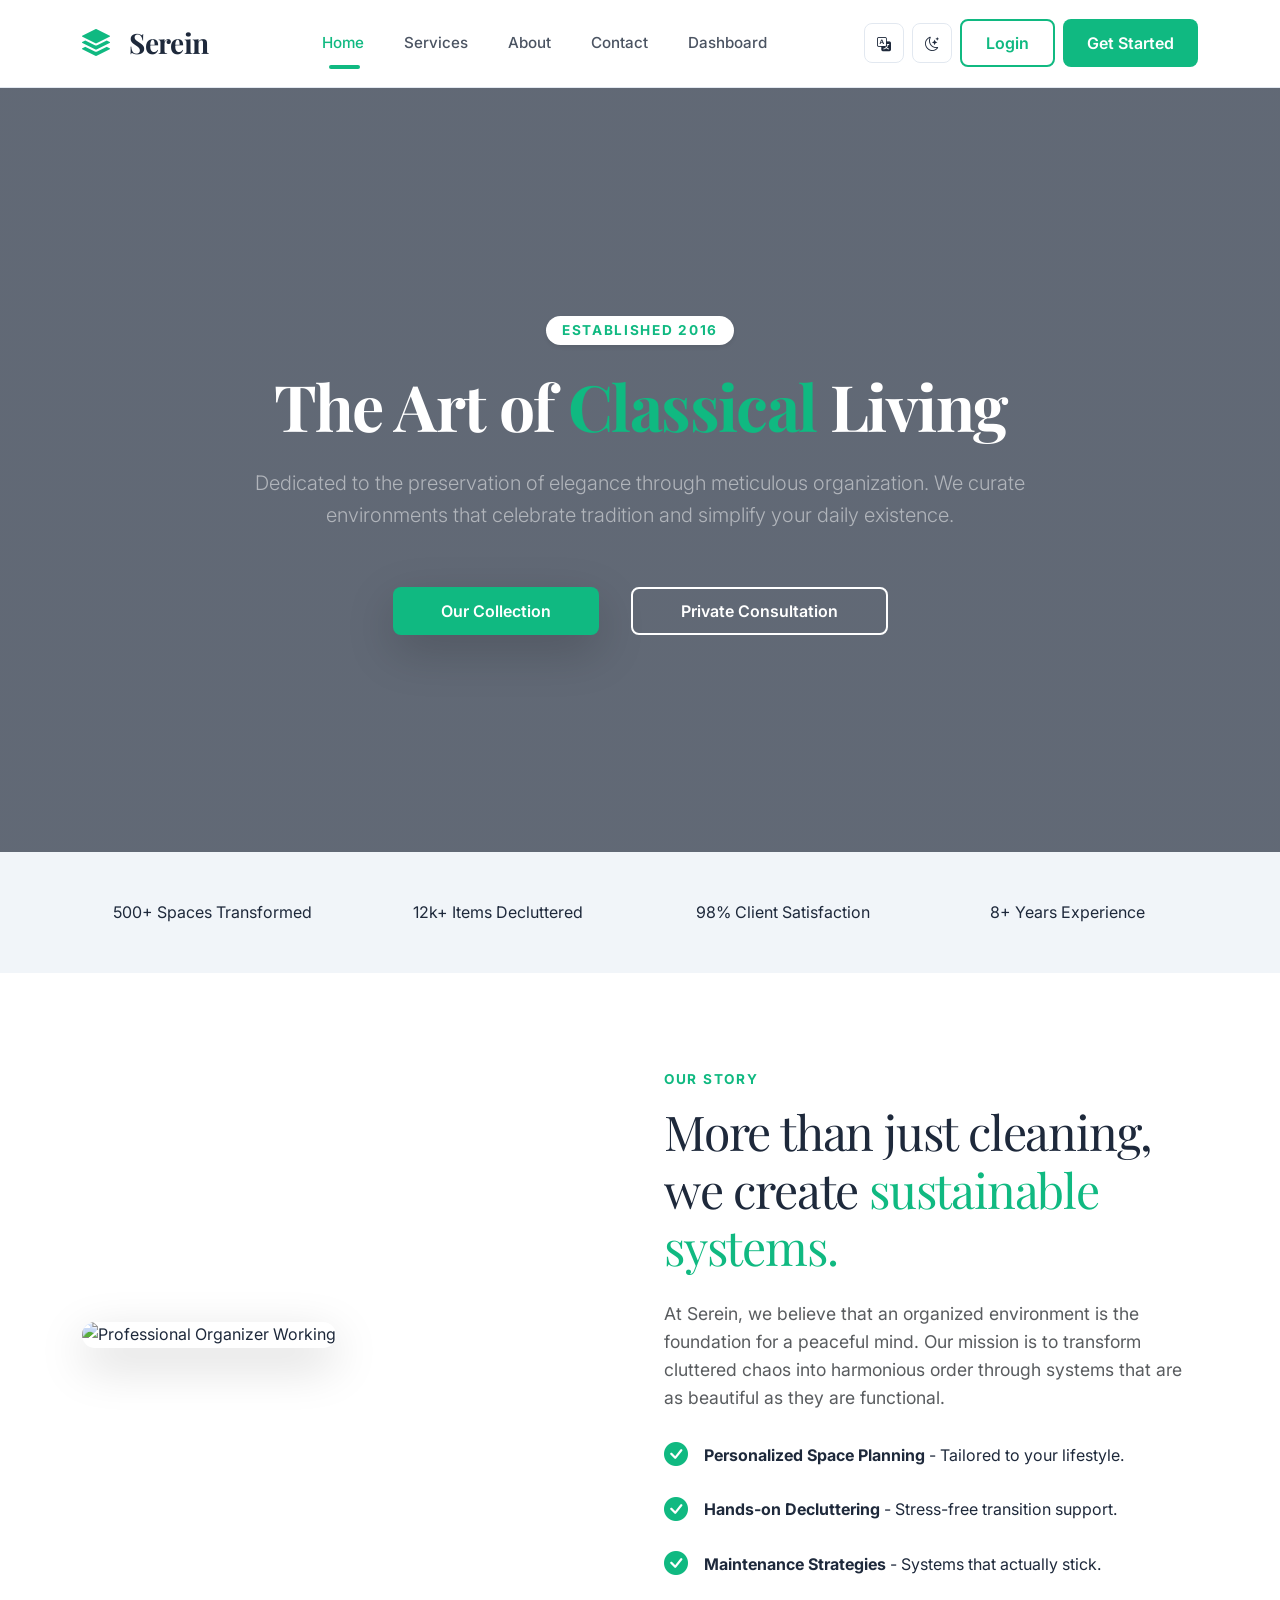
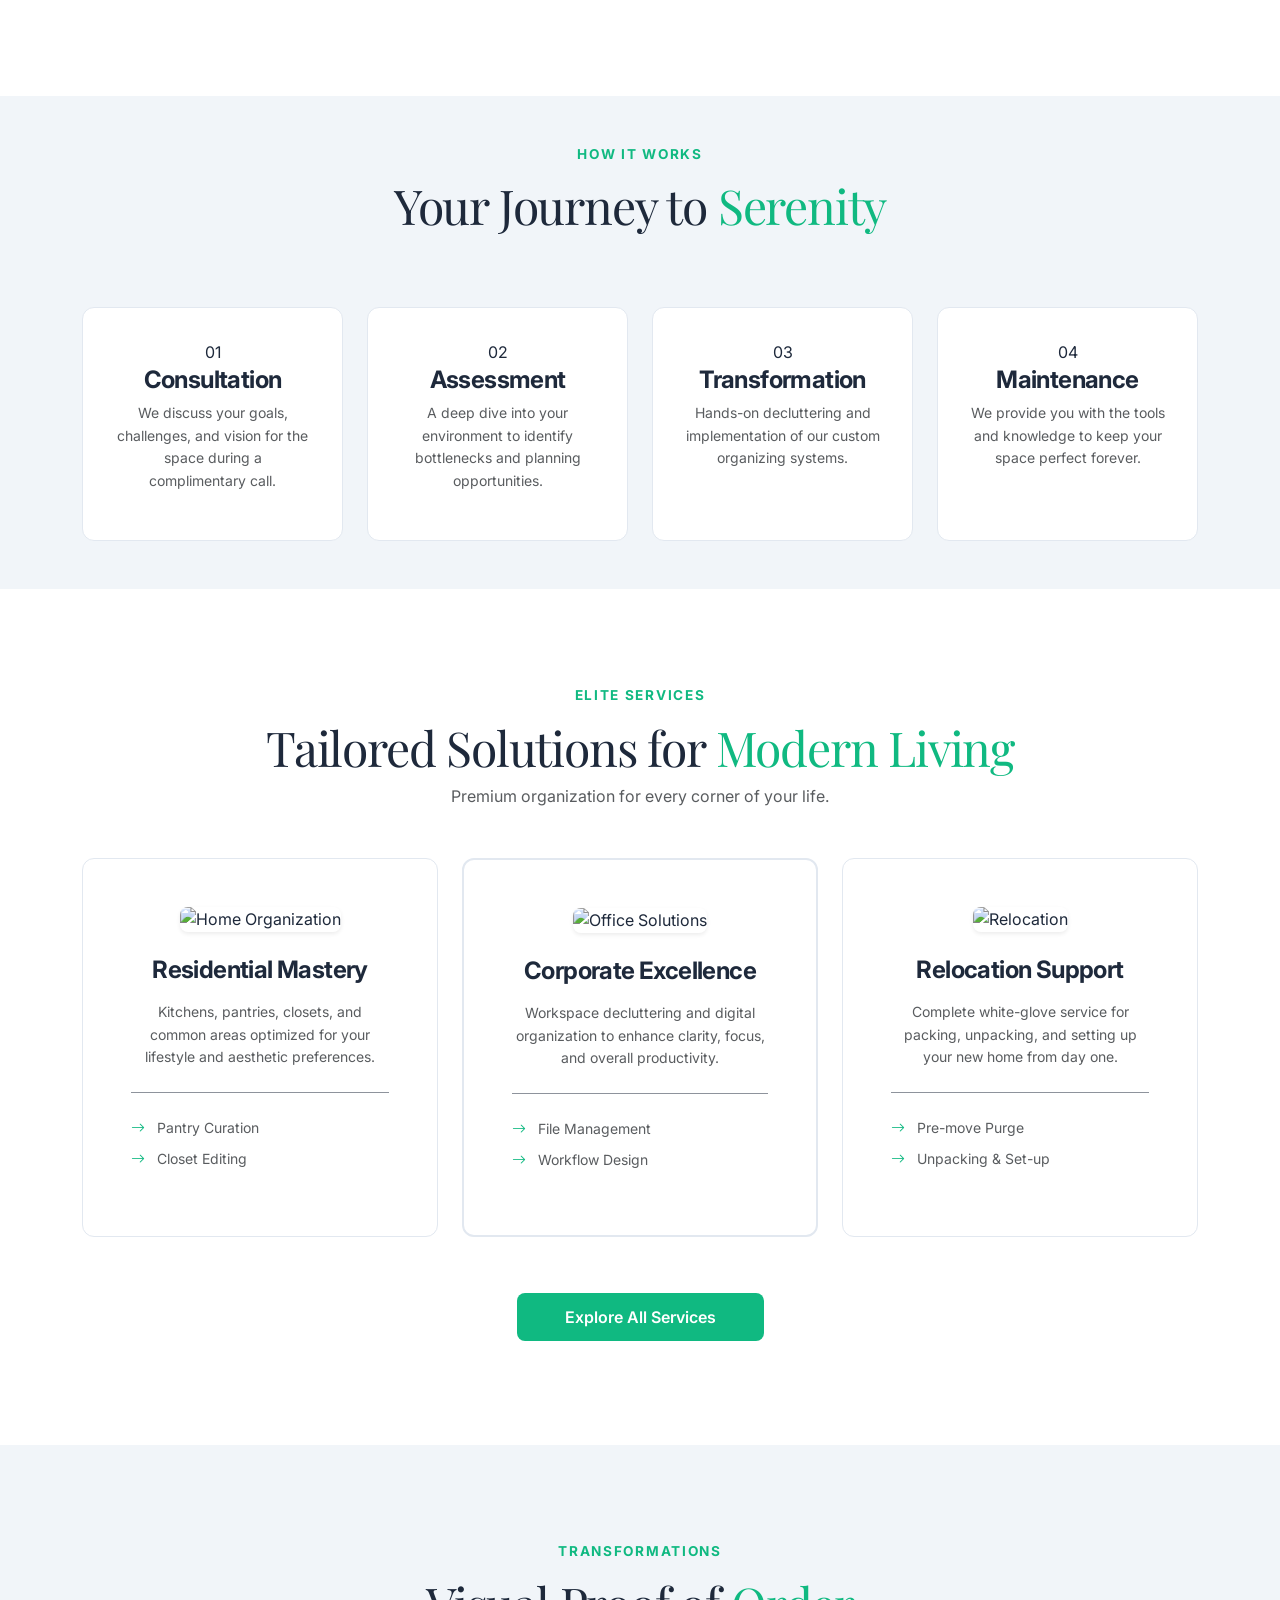
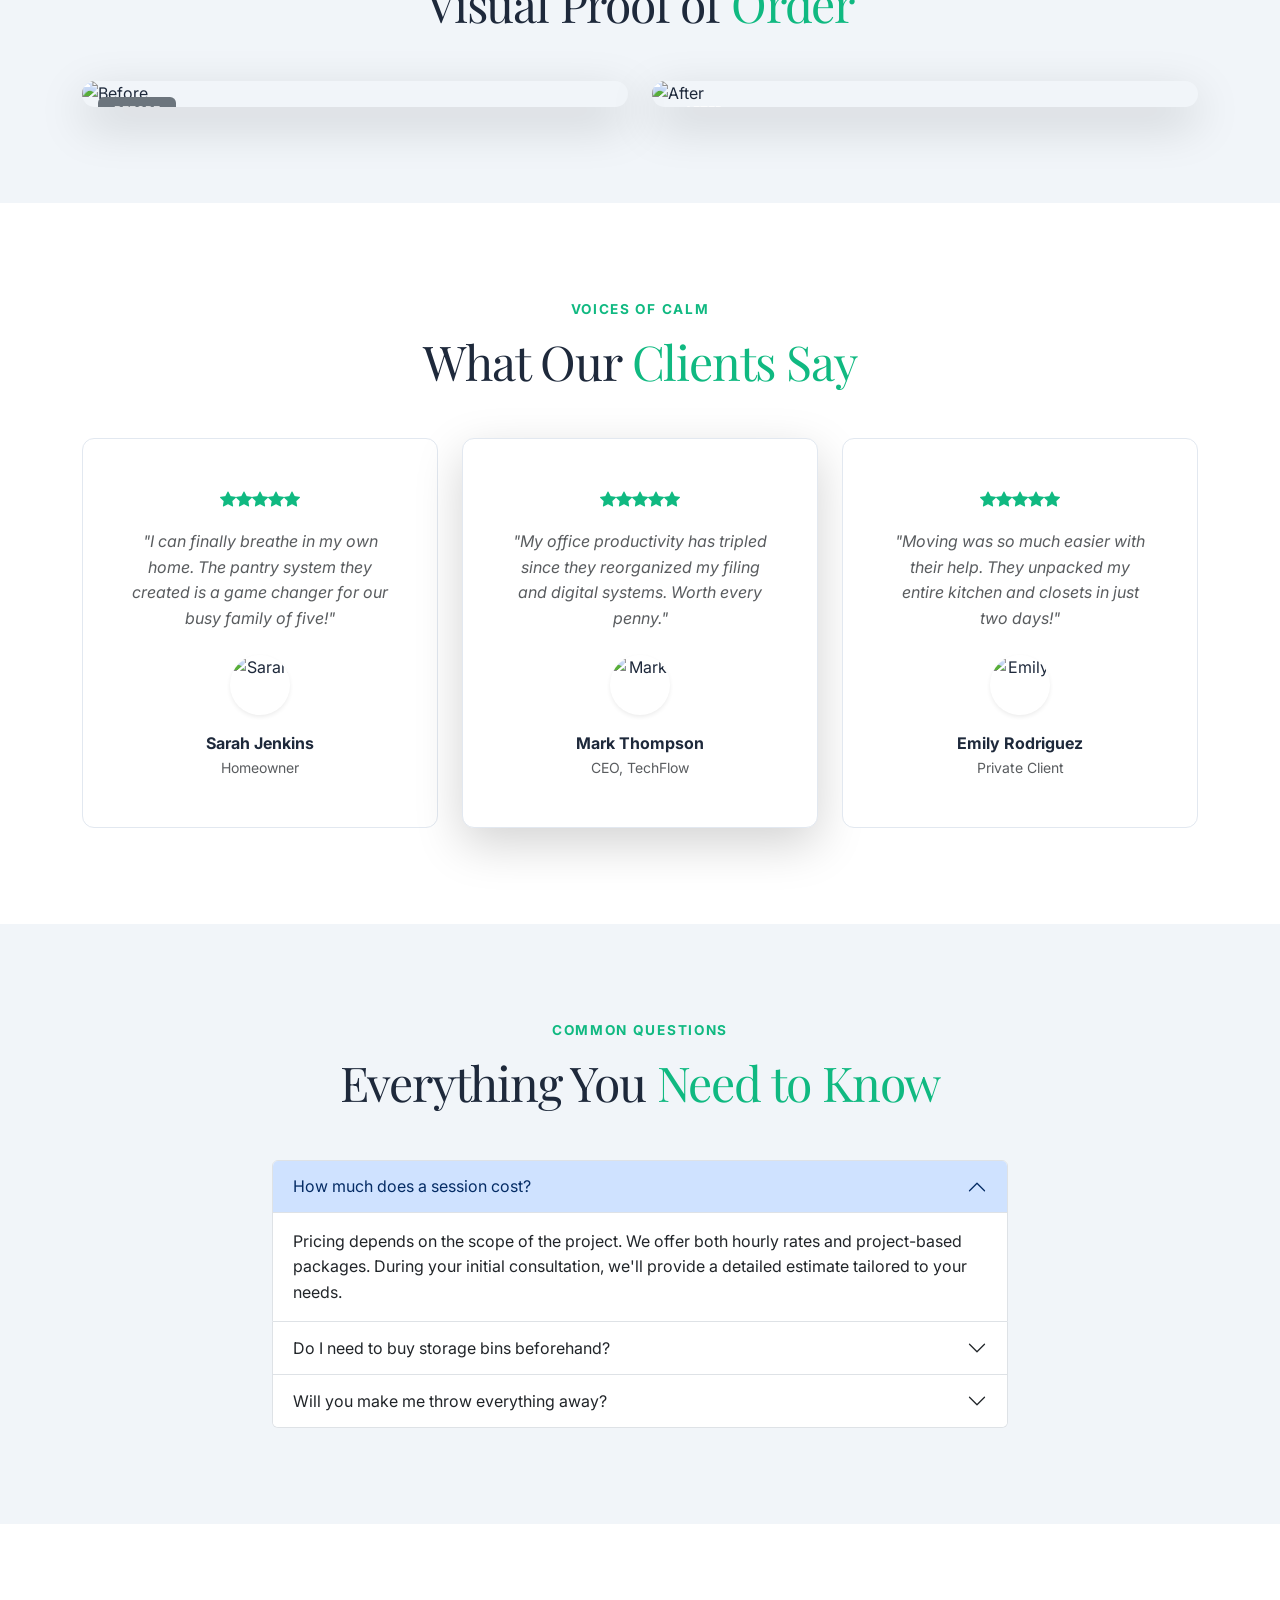
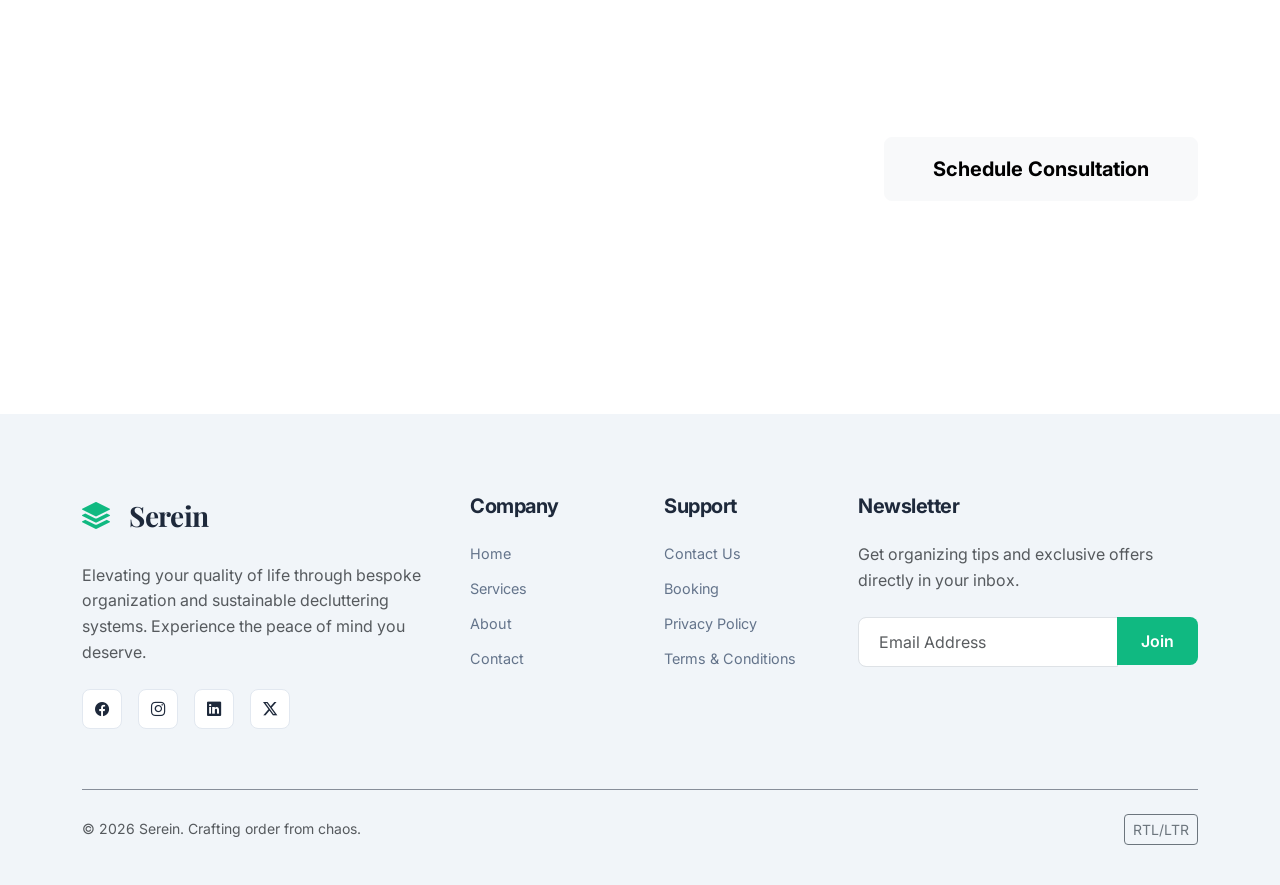
==== index.html @ 596d4f20 "Change" ====
<!DOCTYPE html>
<html lang="en" dir="ltr">
<head>
    <meta charset="UTF-8">
    <meta name="viewport" content="width=device-width, initial-scale=1.0">
    <title>Serein | Professional Home & Office Organizer</title>
    <link rel="icon" type="image/svg+xml" href="assets/img/favicon.svg">
    <!-- Bootstrap 5 CSS -->
    <link href="https://cdn.jsdelivr.net/npm/bootstrap@5.3.0/dist/css/bootstrap.min.css" rel="stylesheet">
    <!-- Bootstrap Icons -->
    <link href="https://cdn.jsdelivr.net/npm/bootstrap-icons@1.10.0/font/bootstrap-icons.css" rel="stylesheet">
    <!-- Google Fonts - Inter & Playfair Display -->
    <link href="https://fonts.googleapis.com/css2?family=Inter:wght@400;500;600;700;800&family=Playfair+Display:wght@700;800&display=swap" rel="stylesheet">
    <!-- Custom CSS -->
    <link rel="stylesheet" href="assets/css/style.css">
</head>
<body>

    <!-- Header -->
    <nav class="navbar navbar-expand-lg sticky-top">
        <div class="container">
            <a class="navbar-brand" href="index.html">
                <i class="bi bi-stack text-accent"></i>
                <span class="ms-2 fw-bold" style="font-family: 'Playfair Display', serif;">Serein</span>
            </a>
            
            <div class="d-flex align-items-center d-lg-none gap-2">
                <button class="btn btn-sm btn-outline-secondary" id="themeToggleMobile">
                    <i class="bi bi-moon-stars"></i>
                </button>
                <button class="navbar-toggler" type="button" data-bs-toggle="offcanvas" data-bs-target="#offcanvasNavbar">
                    <span class="navbar-toggler-icon"></span>
                </button>
            </div>

            <div class="collapse navbar-collapse" id="navbarNav">
                <ul class="navbar-nav mx-auto">
                    <li class="nav-item dropdown">
                        <a class="nav-link dropdown-toggle active" href="#" role="button" data-bs-toggle="dropdown" aria-expanded="false">Home</a>
                        <ul class="dropdown-menu border-0 shadow-sm mt-3 rounded-3">
                            <li><a class="dropdown-item py-2 fw-semibold" href="index.html">Classical (Home 1)</a></li>
                            <li><a class="dropdown-item py-2 fw-semibold" href="index2.html">Premium (Home 2)</a></li>
                        </ul>
                    </li>
                    <li class="nav-item"><a class="nav-link" href="services.html">Services</a></li>
                    <li class="nav-item"><a class="nav-link" href="about.html">About</a></li>
                    <li class="nav-item"><a class="nav-link" href="contact.html">Contact</a></li>
                    <li class="nav-item"><a class="nav-link" href="dashboard.html">Dashboard</a></li>
                </ul>
                <div class="d-flex align-items-center gap-2">
                    <button class="btn btn-sm rtl-toggle" onclick="toggleRTL()" title="Toggle RTL">
                        <i class="bi bi-translate"></i>
                    </button>
                    <button class="btn btn-sm" id="themeToggle" title="Toggle Theme">
                        <i class="bi bi-moon-stars"></i>
                    </button>
                    <a href="login.html" class="btn btn-secondary-brand">Login</a>
                    <a href="signup.html" class="btn btn-primary-brand">Get Started</a>
                </div>
            </div>
        </div>
    </nav>

    <!-- Mobile Offcanvas -->
    <div class="offcanvas offcanvas-start" tabindex="-1" id="offcanvasNavbar">
        <div class="offcanvas-header">
            <h5 class="offcanvas-title">Menu</h5>
            <button type="button" class="btn-close" data-bs-dismiss="offcanvas"></button>
        </div>
        <div class="offcanvas-body">
            <ul class="navbar-nav justify-content-end flex-grow-1 pe-3">
                <li class="nav-item dropdown">
                    <a class="nav-link dropdown-toggle active" href="#" role="button" data-bs-toggle="dropdown" aria-expanded="false">Home</a>
                    <ul class="dropdown-menu">
                        <li><a class="dropdown-item" href="index.html">Residential</a></li>
                        <li><a class="dropdown-item" href="index2.html">Corporate</a></li>
                    </ul>
                </li>
                <li class="nav-item"><a class="nav-link" href="services.html">Services</a></li>
                <li class="nav-item"><a class="nav-link" href="#about">About</a></li>
                <li class="nav-item"><a class="nav-link" href="#gallery">Gallery</a></li>
            </ul>
            <div class="mt-4 d-grid gap-2">
                <a href="login.html" class="btn btn-primary-brand">Login</a>
                <a href="signup.html" class="btn btn-secondary-brand">Signup</a>
            </div>
        </div>
    </div>

    <!-- Hero Section -->
    <!-- Hero Section -->
    <section class="hero position-relative overflow-hidden" style="background: linear-gradient(rgba(30, 41, 59, 0.7), rgba(30, 41, 59, 0.7)), url('https://images.unsplash.com/photo-1497366216548-37526070297c?auto=format&fit=crop&q=80&w=1600') center/cover no-repeat; min-height: 85vh; display: flex; align-items: center;">
        <div class="container py-5 text-center">
            <div class="row justify-content-center">
                <div class="col-lg-10 reveal">
                    <span class="section-tag mb-4 shadow-sm px-3 py-1 bg-white rounded-pill d-inline-block">ESTABLISHED 2016</span>
                    <h1 class="display-1 text-white mb-4 fw-bold" style="font-family: 'Playfair Display', serif;">The Art of <span class="text-accent italic">Classical</span> Living</h1>
                    <p class="lead text-white-50 mx-auto mb-5" style="max-width: 800px; font-size: 1.25rem;">Dedicated to the preservation of elegance through meticulous organization. We curate environments that celebrate tradition and simplify your daily existence.</p>
                    <div class="d-flex flex-wrap justify-content-center gap-3">
                        <a href="services.html" class="btn btn-primary-brand px-5 shadow-lg">Our Collection</a>
                        <a href="contact.html" class="btn btn-outline-light btn-secondary-brand px-5" style="border-color: white; color: white !important;">Private Consultation</a>
                    </div>
                </div>
            </div>
        </div>
    </section>

    <!-- Section: Stats -->
    <section class="py-5 bg-alt">
        <div class="container">
            <div class="row g-4 text-center">
                <div class="col-md-3 reveal">
                    <div class="stat-card">
                        <span class="stat-number">500+</span>
                        <span class="stat-label">Spaces Transformed</span>
                    </div>
                </div>
                <div class="col-md-3 reveal">
                    <div class="stat-card">
                        <span class="stat-number">12k+</span>
                        <span class="stat-label">Items Decluttered</span>
                    </div>
                </div>
                <div class="col-md-3 reveal">
                    <div class="stat-card">
                        <span class="stat-number">98%</span>
                        <span class="stat-label">Client Satisfaction</span>
                    </div>
                </div>
                <div class="col-md-3 reveal">
                    <div class="stat-card">
                        <span class="stat-number">8+</span>
                        <span class="stat-label">Years Experience</span>
                    </div>
                </div>
            </div>
        </div>
    </section>

    <!-- Section 1: About -->
    <section id="about" class="py-5">
        <div class="container">
            <div class="row align-items-center py-5 g-5">
                <div class="col-lg-6 reveal">
                    <div class="position-relative">
                        <img src="https://images.unsplash.com/photo-1594488651083-201664cc7f3f?auto=format&fit=crop&q=80&w=800" class="img-fluid rounded-4 shadow-lg" alt="Professional Organizer Working">
                    </div>
                </div>
                <div class="col-lg-6 reveal text-center text-lg-start">
                    <span class="section-tag">OUR STORY</span>
                    <h2 class="display-5 mt-2" style="font-family: 'Playfair Display', serif;">More than just cleaning, <br>we create <span class="text-accent">sustainable systems.</span></h2>
                    <p class="text-muted mt-4 mb-4" style="font-size: 1.1rem;">At Serein, we believe that an organized environment is the foundation for a peaceful mind. Our mission is to transform cluttered chaos into harmonious order through systems that are as beautiful as they are functional.</p>
                    <ul class="list-unstyled mt-4 d-grid gap-3 text-start">
                        <li class="d-flex align-items-center"><i class="bi bi-check-circle-fill text-accent fs-4 me-3"></i> <span><strong>Personalized Space Planning</strong> - Tailored to your lifestyle.</span></li>
                        <li class="d-flex align-items-center"><i class="bi bi-check-circle-fill text-accent fs-4 me-3"></i> <span><strong>Hands-on Decluttering</strong> - Stress-free transition support.</span></li>
                        <li class="d-flex align-items-center"><i class="bi bi-check-circle-fill text-accent fs-4 me-3"></i> <span><strong>Maintenance Strategies</strong> - Systems that actually stick.</span></li>
                    </ul>
                </div>
            </div>
        </div>
    </section>

    <!-- Section: Process -->
    <section class="bg-alt py-5">
        <div class="container">
            <div class="text-center reveal mb-5">
                <span class="section-tag">HOW IT WORKS</span>
                <h2 class="display-5" style="font-family: 'Playfair Display', serif;">Your Journey to <span class="text-accent">Serenity</span></h2>
            </div>
            <div class="row g-4 mt-4 text-center">
                <div class="col-md-3 col-sm-6 reveal">
                    <div class="card-premium h-100">
                        <div class="icon-box mx-auto">01</div>
                        <h4>Consultation</h4>
                        <p class="text-muted small">We discuss your goals, challenges, and vision for the space during a complimentary call.</p>
                    </div>
                </div>
                <div class="col-md-3 col-sm-6 reveal">
                    <div class="card-premium h-100">
                        <div class="icon-box mx-auto">02</div>
                        <h4>Assessment</h4>
                        <p class="text-muted small">A deep dive into your environment to identify bottlenecks and planning opportunities.</p>
                    </div>
                </div>
                <div class="col-md-3 col-sm-6 reveal">
                    <div class="card-premium h-100">
                        <div class="icon-box mx-auto">03</div>
                        <h4>Transformation</h4>
                        <p class="text-muted small">Hands-on decluttering and implementation of our custom organizing systems.</p>
                    </div>
                </div>
                <div class="col-md-3 col-sm-6 reveal">
                    <div class="card-premium h-100">
                        <div class="icon-box mx-auto">04</div>
                        <h4>Maintenance</h4>
                        <p class="text-muted small">We provide you with the tools and knowledge to keep your space perfect forever.</p>
                    </div>
                </div>
            </div>
        </div>
    </section>

    <!-- Section 3: Services Highlights -->
    <section class="py-5" id="services">
        <div class="container py-5">
            <div class="text-center reveal mb-5">
                <span class="section-tag">ELITE SERVICES</span>
                <h2 class="display-5" style="font-family: 'Playfair Display', serif;">Tailored Solutions for <span class="text-accent">Modern Living</span></h2>
                <p class="text-muted">Premium organization for every corner of your life.</p>
            </div>
            <div class="row g-4 text-center">
                <div class="col-md-4 reveal">
                    <div class="card-premium h-100 p-4 p-md-5">
                        <img src="https://images.unsplash.com/photo-1584622650111-993a426fbf0a?auto=format&fit=crop&q=80&w=400" alt="Home Organization" class="img-fluid rounded-3 mb-4 shadow-sm" style="height: 180px; object-fit: cover; width: 100%;">
                        <h4 class="fw-bold mb-3">Residential Mastery</h4>
                        <p class="text-muted small">Kitchens, pantries, closets, and common areas optimized for your lifestyle and aesthetic preferences.</p>
                        <hr class="my-4 opacity-50">
                        <ul class="list-unstyled small text-muted d-grid gap-2 text-start">
                            <li><i class="bi bi-arrow-right text-accent me-2"></i> Pantry Curation</li>
                            <li><i class="bi bi-arrow-right text-accent me-2"></i> Closet Editing</li>
                        </ul>
                    </div>
                </div>
                <div class="col-md-4 reveal">
                    <div class="card-premium h-100 p-4 p-md-5 border-accent" style="border-width: 2px;">
                        <img src="https://images.unsplash.com/photo-1497366754035-f200968a6e72?auto=format&fit=crop&q=80&w=400" alt="Office Solutions" class="img-fluid rounded-3 mb-4 shadow-sm" style="height: 180px; object-fit: cover; width: 100%;">
                        <h4 class="fw-bold mb-3">Corporate Excellence</h4>
                        <p class="text-muted small">Workspace decluttering and digital organization to enhance clarity, focus, and overall productivity.</p>
                        <hr class="my-4 opacity-50">
                        <ul class="list-unstyled small text-muted d-grid gap-2 text-start">
                            <li><i class="bi bi-arrow-right text-accent me-2"></i> File Management</li>
                            <li><i class="bi bi-arrow-right text-accent me-2"></i> Workflow Design</li>
                        </ul>
                    </div>
                </div>
                <div class="col-md-4 reveal">
                    <div class="card-premium h-100 p-4 p-md-5">
                        <img src="https://images.unsplash.com/photo-1505691938895-1758d7eaa511?auto=format&fit=crop&q=80&w=400" alt="Relocation" class="img-fluid rounded-3 mb-4 shadow-sm" style="height: 180px; object-fit: cover; width: 100%;">
                        <h4 class="fw-bold mb-3">Relocation Support</h4>
                        <p class="text-muted small">Complete white-glove service for packing, unpacking, and setting up your new home from day one.</p>
                        <hr class="my-4 opacity-50">
                        <ul class="list-unstyled small text-muted d-grid gap-2 text-start">
                            <li><i class="bi bi-arrow-right text-accent me-2"></i> Pre-move Purge</li>
                            <li><i class="bi bi-arrow-right text-accent me-2"></i> Unpacking & Set-up</li>
                        </ul>
                    </div>
                </div>
            </div>
            <div class="text-center mt-5 reveal">
                <a href="services.html" class="btn btn-primary-brand px-5">Explore All Services</a>
            </div>
        </div>
    </section>

    <!-- Section 4: Gallery (Before & After) -->
    <section id="gallery" class="bg-alt py-5">
        <div class="container py-5">
            <div class="text-center reveal mb-5">
                <span class="section-tag">TRANSFORMATIONS</span>
                <h2 class="display-5" style="font-family: 'Playfair Display', serif;">Visual Proof of <span class="text-accent">Order</span></h2>
            </div>
            <div class="row g-4">
                <div class="col-md-6 reveal">
                    <div class="rounded-4 overflow-hidden shadow-lg position-relative">
                        <img src="https://images.unsplash.com/photo-1597072634421-b5293461771d?auto=format&fit=crop&q=80&w=800" class="img-fluid w-100" alt="Before" style="height: 400px; object-fit: cover;">
                        <div class="position-absolute top-0 start-0 m-3">
                            <span class="badge bg-secondary px-3 py-2">BEFORE</span>
                        </div>
                    </div>
                </div>
                <div class="col-md-6 reveal">
                    <div class="rounded-4 overflow-hidden shadow-lg position-relative">
                        <img src="https://images.unsplash.com/photo-1600585154340-be6161a56a0c?auto=format&fit=crop&q=80&w=800" class="img-fluid w-100" alt="After" style="height: 400px; object-fit: cover;">
                        <div class="position-absolute top-0 start-0 m-3">
                            <span class="badge bg-accent px-3 py-2">AFTER</span>
                        </div>
                    </div>
                </div>
            </div>
        </div>
    </section>

    <!-- Section 5: Testimonials -->
    <section class="py-5">
        <div class="container py-5">
            <div class="text-center reveal mb-5">
                <span class="section-tag">VOICES OF CALM</span>
                <h2 class="display-5" style="font-family: 'Playfair Display', serif;">What Our <span class="text-accent">Clients Say</span></h2>
            </div>
            <div class="row g-4">
                <div class="col-md-4 col-sm-6 reveal">
                    <div class="card-premium h-100 p-4 p-md-5 text-center">
                        <div class="text-accent mb-3">
                            <i class="bi bi-star-fill"></i><i class="bi bi-star-fill"></i><i class="bi bi-star-fill"></i><i class="bi bi-star-fill"></i><i class="bi bi-star-fill"></i>
                        </div>
                        <p class="fst-italic text-muted">"I can finally breathe in my own home. The pantry system they created is a game changer for our busy family of five!"</p>
                        <div class="d-flex flex-column align-items-center mt-4">
                            <img src="https://images.unsplash.com/photo-1438761681033-6461ffad8d80?auto=format&fit=crop&q=80&w=150" alt="Sarah" class="rounded-circle shadow-sm mb-3" style="width: 60px; height: 60px; object-fit: cover;">
                            <div>
                                <div class="fw-bold">Sarah Jenkins</div>
                                <div class="small text-muted">Homeowner</div>
                            </div>
                        </div>
                    </div>
                </div>
                <div class="col-md-4 col-sm-6 reveal">
                    <div class="card-premium h-100 p-4 p-md-5 text-center shadow-lg">
                        <div class="text-accent mb-3">
                            <i class="bi bi-star-fill"></i><i class="bi bi-star-fill"></i><i class="bi bi-star-fill"></i><i class="bi bi-star-fill"></i><i class="bi bi-star-fill"></i>
                        </div>
                        <p class="fst-italic text-muted">"My office productivity has tripled since they reorganized my filing and digital systems. Worth every penny."</p>
                        <div class="d-flex flex-column align-items-center mt-4">
                            <img src="https://images.unsplash.com/photo-1507003211169-0a1dd7228f2d?auto=format&fit=crop&q=80&w=150" alt="Mark" class="rounded-circle shadow-sm mb-3" style="width: 60px; height: 60px; object-fit: cover;">
                            <div>
                                <div class="fw-bold">Mark Thompson</div>
                                <div class="small text-muted">CEO, TechFlow</div>
                            </div>
                        </div>
                    </div>
                </div>
                <div class="col-md-4 col-sm-6 reveal mx-auto">
                    <div class="card-premium h-100 p-4 p-md-5 text-center">
                        <div class="text-accent mb-3">
                            <i class="bi bi-star-fill"></i><i class="bi bi-star-fill"></i><i class="bi bi-star-fill"></i><i class="bi bi-star-fill"></i><i class="bi bi-star-fill"></i>
                        </div>
                        <p class="fst-italic text-muted">"Moving was so much easier with their help. They unpacked my entire kitchen and closets in just two days!"</p>
                        <div class="d-flex flex-column align-items-center mt-4">
                            <img src="https://images.unsplash.com/photo-1494790108377-be9c29b29330?auto=format&fit=crop&q=80&w=150" alt="Emily" class="rounded-circle shadow-sm mb-3" style="width: 60px; height: 60px; object-fit: cover;">
                            <div>
                                <div class="fw-bold">Emily Rodriguez</div>
                                <div class="small text-muted">Private Client</div>
                            </div>
                        </div>
                    </div>
                </div>
            </div>
        </div>
    </section>

    <!-- Section: FAQ -->
    <section class="bg-alt py-5">
        <div class="container py-5">
            <div class="row justify-content-center">
                <div class="col-lg-8">
                    <div class="text-center reveal mb-5">
                        <span class="section-tag">COMMON QUESTIONS</span>
                        <h2 class="display-5" style="font-family: 'Playfair Display', serif;">Everything You <span class="text-accent">Need to Know</span></h2>
                    </div>
                    <div class="accordion reveal" id="faqAccordion">
                        <div class="accordion-item">
                            <h2 class="accordion-header">
                                <button class="accordion-button" type="button" data-bs-toggle="collapse" data-bs-target="#faq1">
                                    How much does a session cost?
                                </button>
                            </h2>
                            <div id="faq1" class="accordion-collapse collapse show" data-bs-parent="#faqAccordion">
                                <div class="accordion-body">
                                    Pricing depends on the scope of the project. We offer both hourly rates and project-based packages. During your initial consultation, we'll provide a detailed estimate tailored to your needs.
                                </div>
                            </div>
                        </div>
                        <div class="accordion-item">
                            <h2 class="accordion-header">
                                <button class="accordion-button collapsed" type="button" data-bs-toggle="collapse" data-bs-target="#faq2">
                                    Do I need to buy storage bins beforehand?
                                </button>
                            </h2>
                            <div id="faq2" class="accordion-collapse collapse" data-bs-parent="#faqAccordion">
                                <div class="accordion-body">
                                    Not at all! In fact, we recommend waiting until after the decluttering phase. We can source the perfect containers that fit your space and aesthetic once we know exactly what needs to be stored.
                                </div>
                            </div>
                        </div>
                        <div class="accordion-item">
                            <h2 class="accordion-header">
                                <button class="accordion-button collapsed" type="button" data-bs-toggle="collapse" data-bs-target="#faq3">
                                    Will you make me throw everything away?
                                </button>
                            </h2>
                            <div id="faq3" class="accordion-collapse collapse" data-bs-parent="#faqAccordion">
                                <div class="accordion-body">
                                    Absolutely not. You are always in control of what stays and what goes. Our job is to guide you through the process and help you make decisions that align with your goals for the space.
                                </div>
                            </div>
                        </div>
                    </div>
                </div>
            </div>
        </div>
    </section>

    <!-- Section 6: Contact -->
    <section id="contact" class="py-5 bg-accent text-white position-relative overflow-hidden">
        <div class="container py-5 reveal">
            <div class="row align-items-center justify-content-between">
                <div class="col-lg-7">
                    <h2 class="display-4" style="font-family: 'Playfair Display', serif;">Ready to start your journey <br>to absolute peace?</h2>
                    <p class="lead mt-3 opacity-75">Book a complimentary 15-minute consultation today and discover the power of an organized life.</p>
                </div>
                <div class="col-lg-4 text-lg-end mt-4 mt-lg-0">
                    <a href="dashboard.html" class="btn btn-light btn-lg px-5 py-3 fw-bold">Schedule Consultation</a>
                </div>
            </div>
        </div>
    </section>

    <!-- Footer -->
    <footer>
        <div class="container">
            <div class="row g-5">
                <div class="col-lg-4 col-md-6">
                    <a class="navbar-brand mb-4 d-inline-flex" href="index.html">
                    <i class="bi bi-stack text-accent"></i>
                    <span class="ms-2 fw-bold" style="font-family: 'Playfair Display', serif;">Serein</span>
                </a>
                    <p class="text-muted">Elevating your quality of life through bespoke organization and sustainable decluttering systems. Experience the peace of mind you deserve.</p>
                    <div class="social-links d-flex gap-3 mt-4">
                        <a href="#"><i class="bi bi-facebook"></i></a>
                        <a href="#"><i class="bi bi-instagram"></i></a>
                        <a href="#"><i class="bi bi-linkedin"></i></a>
                        <a href="#"><i class="bi bi-twitter-x"></i></a>
                    </div>
                </div>
                <div class="col-lg-2 col-md-3 col-6">
                    <h5 class="fw-bold mb-4">Company</h5>
                    <ul class="list-unstyled">
                        <li><a href="index.html">Home</a></li>
                        <li><a href="services.html">Services</a></li>
                        <li><a href="about.html">About</a></li>
                        <li><a href="contact.html">Contact</a></li>
                    </ul>
                </div>
                <div class="col-lg-2 col-md-3 col-6">
                    <h5 class="fw-bold mb-4">Support</h5>
                    <ul class="list-unstyled">
                        <li><a href="contact.html">Contact Us</a></li>
                        <li><a href="dashboard.html">Booking</a></li>
                        <li><a href="#">Privacy Policy</a></li>
                        <li><a href="#">Terms & Conditions</a></li>
                    </ul>
                </div>
                <div class="col-lg-4 col-md-6">
                    <h5 class="fw-bold mb-4">Newsletter</h5>
                    <p class="text-muted mb-4">Get organizing tips and exclusive offers directly in your inbox.</p>
                    <form id="newsletterForm">
                        <div class="input-group">
                            <input type="email" class="form-control" placeholder="Email Address" required style="border-radius: 8px 0 0 8px; padding: 12px 20px;">
                            <button class="btn btn-primary-brand" type="submit" style="border-radius: 0 8px 8px 0;">Join</button>
                        </div>
                    </form>
                </div>
            </div>
            <hr class="mt-5 mb-4 opacity-50">
            <div class="row align-items-center">
                <div class="col-md-6">
                    <p class="text-muted small mb-md-0">© 2026 Serein. Crafting order from chaos.</p>
                </div>
                <div class="col-md-6 text-md-end">
                    <div class="d-flex justify-content-md-end align-items-center gap-3">
                         <button class="btn btn-sm btn-outline-secondary" onclick="toggleRTL()">RTL/LTR</button>
                    </div>
                </div>
            </div>
        </div>
    </footer>

    <button id="backToTop" class="btn btn-primary-brand rounded-circle">
        <i class="bi bi-arrow-up"></i>
    </button>

    <!-- Bootstrap JS Bundle -->
    <script src="https://cdn.jsdelivr.net/npm/bootstrap@5.3.0/dist/js/bootstrap.bundle.min.js"></script>
    <!-- Custom JS -->
    <script src="assets/js/main.js"></script>
<button id="backToTop" title="Back to Top"><i class="bi bi-arrow-up"></i></button></body>
</html>
---- assets/css/style.css ----
/* Professional Organizer - Main CSS */
:root {
    --primary: #1e293b; /* Slate 800 - Deep, professional navy */
    --secondary: #10b981; /* Emerald 500 - Sophisticated, calming green */
    --secondary-hover: #059669;
    --text-main: #1e293b;
    --text-muted: #64748b;
    --bg-main: #ffffff;
    --bg-alt: #f1f5f9;
    --glass-bg: rgba(255, 255, 255, 0.85);
    --glass-border: rgba(226, 232, 240, 1);
    --shadow-sm: 0 1px 3px rgba(0,0,0,0.1);
    --shadow-md: 0 10px 25px -5px rgba(0,0,0,0.1);
    --transition: all 0.3s cubic-bezier(0.4, 0, 0.2, 1);
    --radius-sm: 8px;
    --radius-md: 12px;
    --radius-lg: 16px;
    --btn-height: 48px;
    --icon-size: 40px;
}

[data-theme="dark"] {
    --primary: #f8fafc;
    --secondary: #10b981;
    --secondary-hover: #34d399;
    --text-main: #f1f5f9;
    --text-muted: #cbd5e1; /* Lighter for better contrast */
    --bg-main: #0f172a; /* Slate 900 */
    --bg-alt: #1e293b; /* Slate 800 */
    --glass-bg: rgba(15, 23, 42, 0.95);
    --glass-border: rgba(51, 65, 85, 1);
    --shadow-sm: 0 1px 3px rgba(0,0,0,0.3);
    --shadow-md: 0 10px 25px -5px rgba(0,0,0,0.5);
}

[data-theme="dark"] .navbar-toggler {
    filter: invert(1);
    border-color: rgba(255,255,255,0.5);
}

[data-theme="dark"] .card-premium {
    background-color: var(--bg-alt);
}

[data-theme="dark"] footer {
    background-color: #020617;
}

[data-theme="dark"] .offcanvas {
    background-color: var(--bg-main);
    color: var(--text-main);
}

[data-theme="dark"] .offcanvas .nav-link {
    color: var(--text-main) !important;
}

[data-theme="dark"] .btn-close {
    filter: invert(1);
}

body {
    font-family: 'Inter', sans-serif;
    background-color: var(--bg-main);
    color: var(--text-main);
    transition: var(--transition);
    overflow-x: hidden;
    line-height: 1.6;
}

h1, h2, h3, h4, h5, h6, .navbar-brand {
    font-family: 'Inter', sans-serif;
    letter-spacing: -0.025em;
    font-weight: 700;
}

/* Primary Button */
.btn-primary-brand {
    background-color: var(--secondary);
    color: #ffffff !important;
    border: none;
    height: var(--btn-height);
    padding: 0 24px;
    border-radius: var(--radius-sm);
    transition: var(--transition);
    font-weight: 600;
    display: inline-flex;
    align-items: center;
    justify-content: center;
}

.btn-primary-brand:hover {
    background-color: var(--secondary-hover);
    transform: translateY(-1px);
    box-shadow: 0 4px 12px rgba(16, 185, 129, 0.3);
}

/* Secondary Button */
.btn-secondary-brand {
    background-color: transparent;
    color: var(--secondary) !important;
    border: 2px solid var(--secondary);
    height: var(--btn-height);
    padding: 0 24px;
    border-radius: var(--radius-sm);
    transition: var(--transition);
    font-weight: 600;
    display: inline-flex;
    align-items: center;
    justify-content: center;
}

.btn-secondary-brand:hover {
    background-color: var(--secondary);
    color: #ffffff !important;
}

.text-accent {
    color: var(--secondary) !important;
}

.bg-alt {
    background-color: var(--bg-alt);
}

/* Header & Navbar */
.navbar {
    background-color: var(--glass-bg);
    backdrop-filter: blur(16px);
    -webkit-backdrop-filter: blur(16px);
    border-bottom: 1px solid var(--glass-border);
    padding: 12px 0;
    transition: var(--transition);
    width: 100%;
    top: 0;
    z-index: 1100;
}

.navbar + section {
    margin-top: 0;
}

.navbar-brand {
    font-size: 1.75rem;
    color: var(--primary) !important;
    display: flex;
    align-items: center;
    gap: 12px;
}

.nav-link {
    color: var(--text-main) !important;
    font-weight: 500;
    margin: 0 12px;
    position: relative;
    opacity: 0.8;
    font-size: 0.95rem;
}

.nav-link:hover, .nav-link.active {
    opacity: 1;
    color: var(--secondary) !important;
}

.nav-link.active::after {
    content: '';
    position: absolute;
    bottom: -5px;
    left: 12px;
    right: 12px;
    height: 2px;
    background-color: var(--secondary);
    border-radius: 2px;
}

/* Icons Consistency */
#themeToggle, #themeToggleMobile, .rtl-toggle {
    width: var(--icon-size);
    height: var(--icon-size);
    display: flex;
    align-items: center;
    justify-content: center;
    border-radius: var(--radius-sm);
    background-color: transparent;
    border: 1px solid var(--glass-border);
    color: var(--text-main);
    transition: var(--transition);
    padding: 0;
}

#themeToggle:hover, #themeToggleMobile:hover, .rtl-toggle:hover {
    background-color: var(--bg-alt);
    color: var(--secondary);
}

/* Hero Section */
.hero {
    padding: 100px 0 80px;
    margin-top: -1px; /* Stitch to navbar */
}

.hero h1 {
    font-size: 4rem;
    line-height: 1.15;
    color: var(--primary);
    margin-bottom: 24px;
}

@media (max-width: 991px) {
    .hero h1 { font-size: 2.75rem; }
    .hero { text-align: center; }
    .hero .d-flex { justify-content: center !important; }
}

/* Sections */
section {
    padding: 80px 0;
}

.section-tag {
    color: var(--secondary);
    font-weight: 700;
    letter-spacing: 0.125em;
    text-transform: uppercase;
    font-size: 0.85rem;
    display: block;
    margin-bottom: 12px;
}

/* Cards */
.card-premium {
    background-color: var(--bg-main);
    border: 1px solid var(--glass-border);
    border-radius: var(--radius-md);
    padding: 32px;
    transition: var(--transition);
    height: 100%;
}

.card-premium:hover {
    box-shadow: var(--shadow-md);
    border-color: var(--secondary);
}

/* Alignment Consistency */
.text-center .btn-primary-brand, 
.text-center .btn-secondary-brand {
    margin: 8px;
}

/* Footer */
footer {
    background-color: var(--bg-alt);
    color: var(--text-main);
    padding: 80px 0 40px;
    margin-top: 0; /* Fix empty spacing */
}

footer .navbar-brand {
    margin-bottom: 24px;
}

footer a {
    color: var(--text-muted);
    text-decoration: none;
    transition: var(--transition);
    font-size: 0.9rem;
    display: block;
    margin-bottom: 12px;
}

footer a:hover {
    color: var(--secondary);
}

.social-links a {
    width: 40px;
    height: 40px;
    background-color: var(--bg-main);
    border: 1px solid var(--glass-border);
    color: var(--primary);
    border-radius: var(--radius-sm);
    display: flex;
    align-items: center;
    justify-content: center;
    transition: var(--transition);
}

.social-links a:hover {
    background-color: var(--secondary);
    color: white;
    border-color: var(--secondary);
}

/* Dashboard Sidebar */
.sidebar {
    height: 100vh;
    background-color: var(--bg-main);
    border-right: 1px solid var(--glass-border);
    position: fixed;
    width: 260px;
    padding-top: 0;
    left: 0;
    top: 0;
    z-index: 1000;
    transition: var(--transition);
}

.sidebar-link {
    color: var(--text-main);
    padding: 12px 24px;
    display: flex;
    align-items: center;
    gap: 12px;
    text-decoration: none;
    font-weight: 500;
    transition: var(--transition);
    border-radius: var(--radius-sm);
    margin: 4px 12px;
}

.sidebar-link:hover, .sidebar-link.active {
    background-color: var(--secondary);
    color: white !important;
}

/* Pricing cards */
.pricing-card.popular {
    transform: scale(1.05);
    border-color: var(--secondary);
    box-shadow: var(--shadow-md);
}

/* Authentication - Special Layout */
.auth-card {
    border-radius: var(--radius-lg);
    border: 1px solid var(--glass-border);
    box-shadow: var(--shadow-md);
    background-color: var(--bg-main);
}

.auth-input {
    height: var(--btn-height);
    border-radius: var(--radius-sm);
    border: 1px solid var(--glass-border);
    background-color: var(--bg-alt);
    padding: 0 16px;
    width: 100%;
}

.auth-input:focus {
    border-color: var(--secondary);
    box-shadow: 0 0 0 3px rgba(16, 185, 129, 0.1);
    outline: none;
}

/* Spacing Helpers */
.py-section { padding: 80px 0; }
.mb-section { margin-bottom: 80px; }

/* Grid for odd items */
.grid-centered {
    display: flex;
    flex-wrap: wrap;
    justify-content: center;
    gap: 24px;
}

/* RTL Support */
[dir="rtl"] { text-align: right; }
[dir="rtl"] .sidebar { left: auto; right: 0; border-right: none; border-left: 1px solid var(--glass-border); }
[dir="rtl"] .ms-auto { margin-left: unset !important; margin-right: auto !important; }

/* Reveal Animation */
.reveal {
    opacity: 0;
    transform: translateY(20px);
    transition: opacity 0.6s ease-out, transform 0.6s ease-out;
}
.reveal.active {
    opacity: 1;
    transform: translateY(0);
}

#backToTop {
    position: fixed;
    bottom: 30px;
    right: 30px;
    width: 44px;
    height: 44px;
    background-color: var(--secondary);
    color: white;
    border: none;
    border-radius: var(--radius-sm);
    display: none;
    align-items: center;
    justify-content: center;
    z-index: 1000;
    transition: var(--transition);
}
#backToTop:hover { transform: translateY(-3px); }
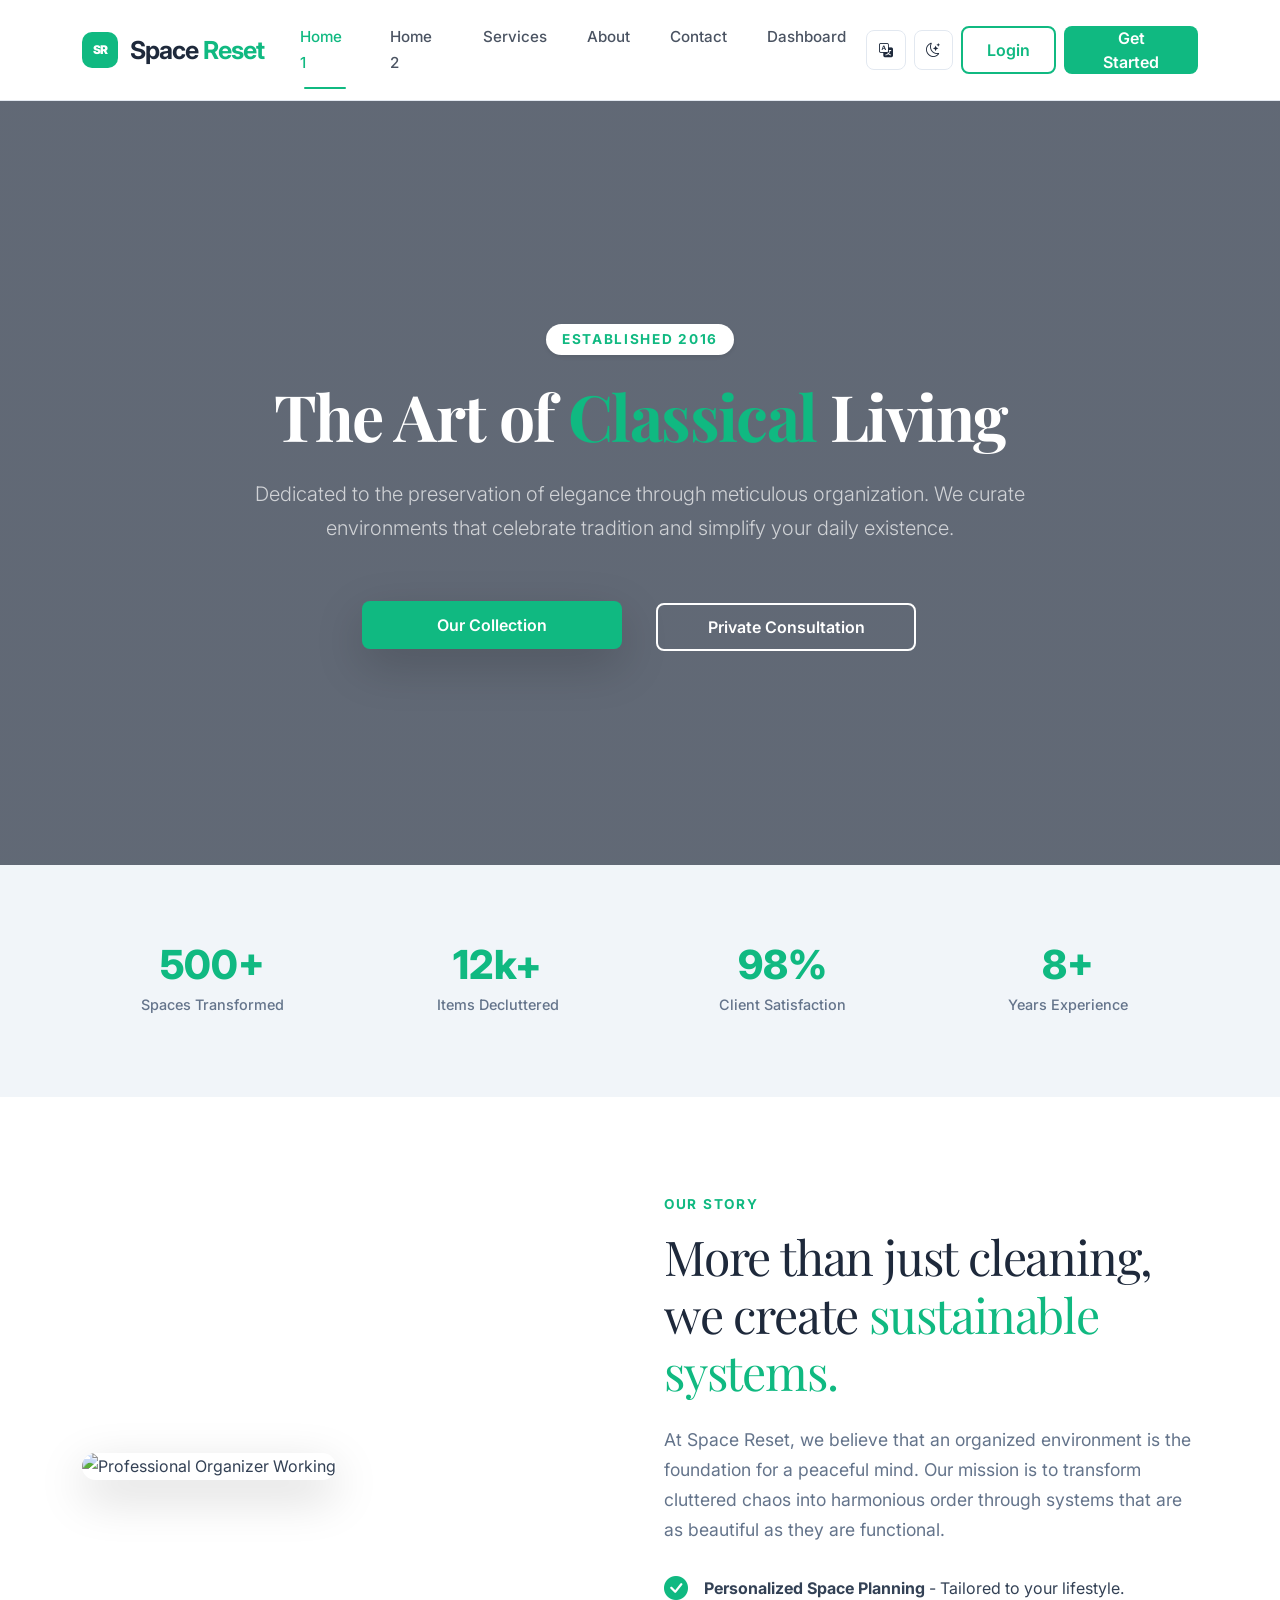
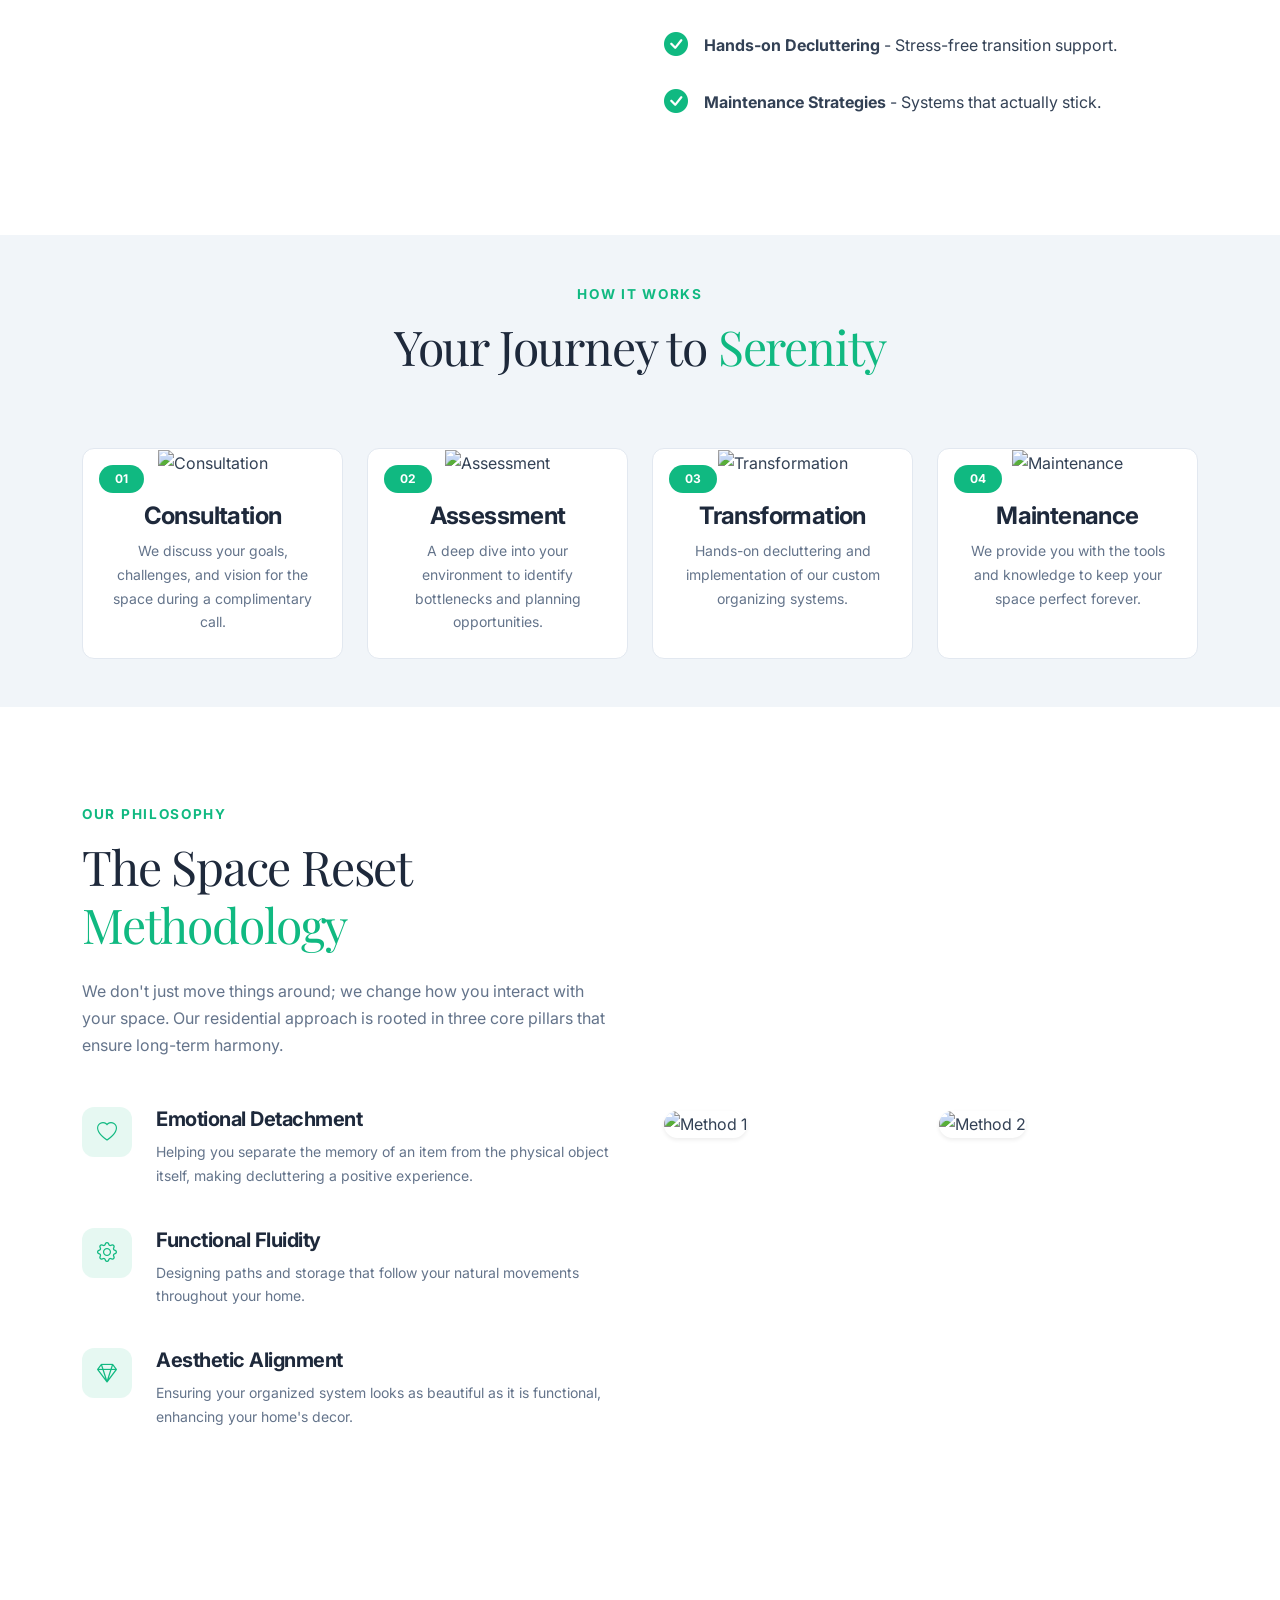
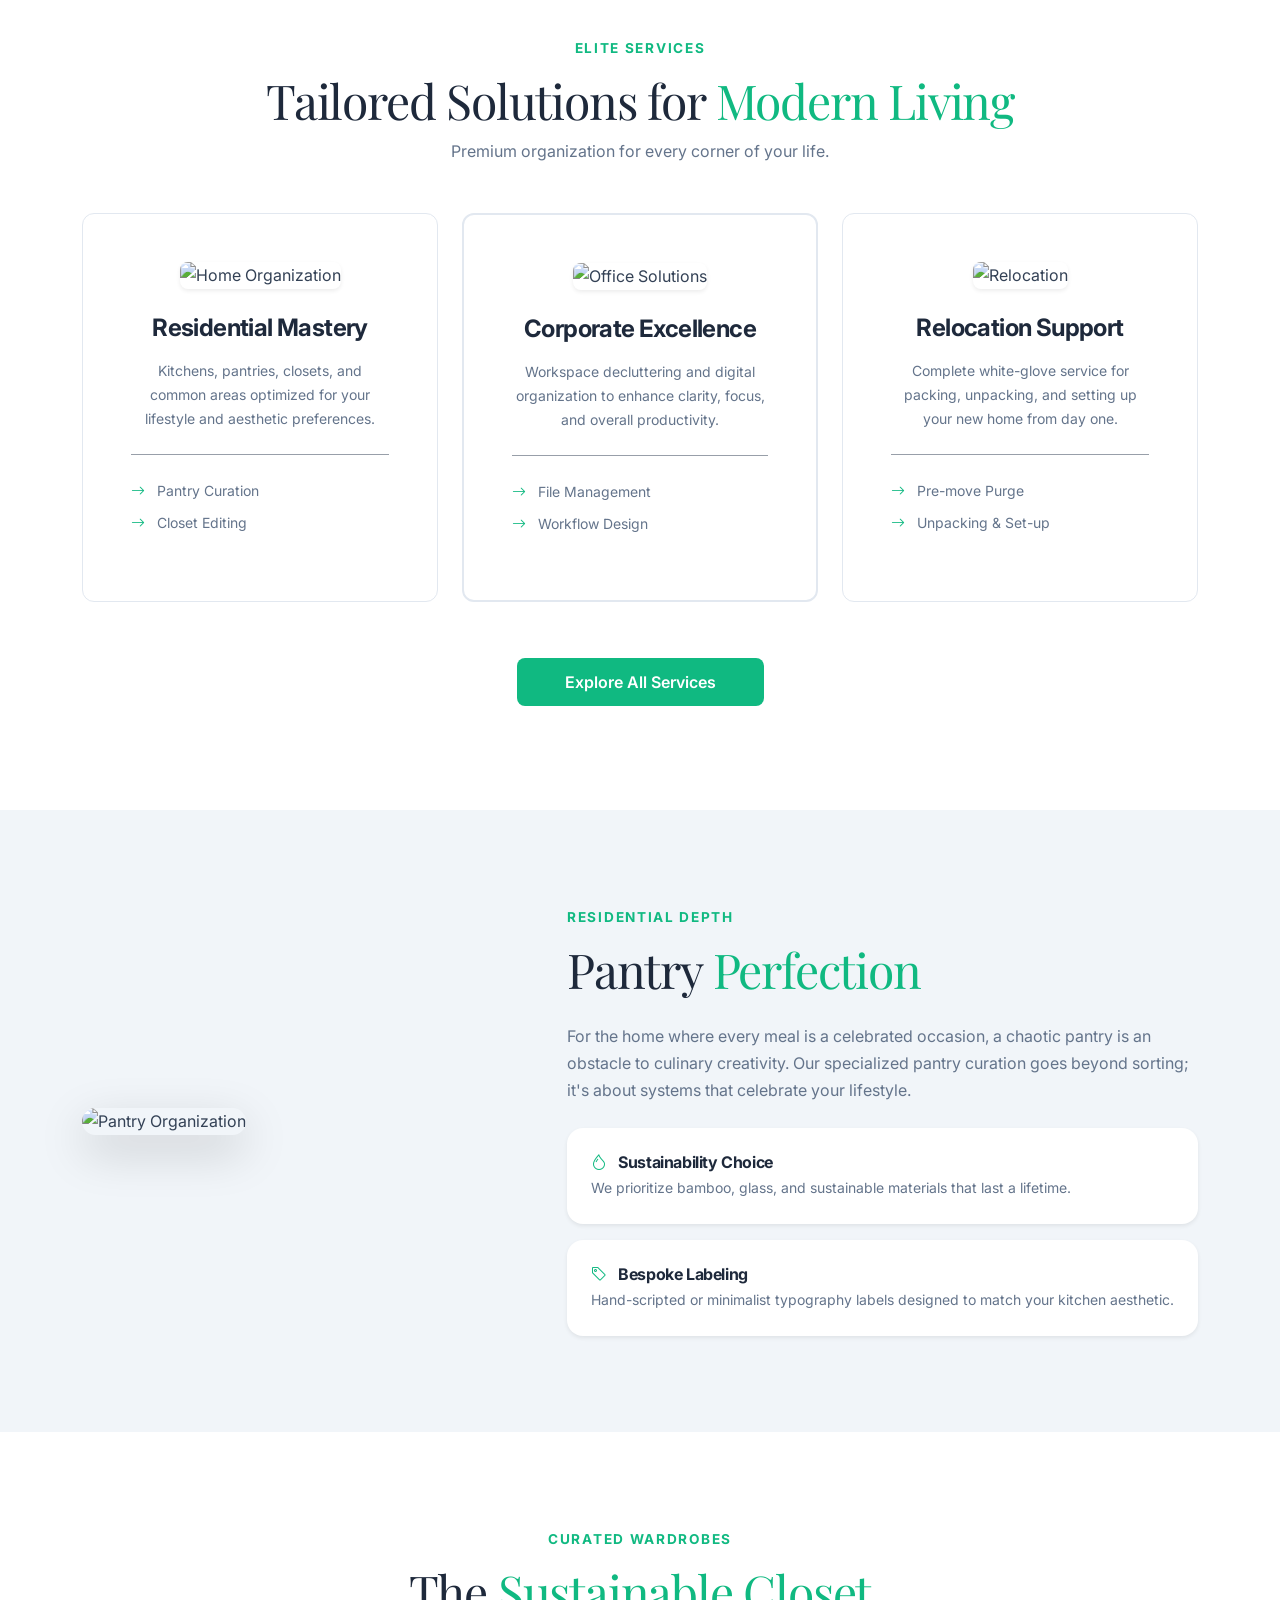
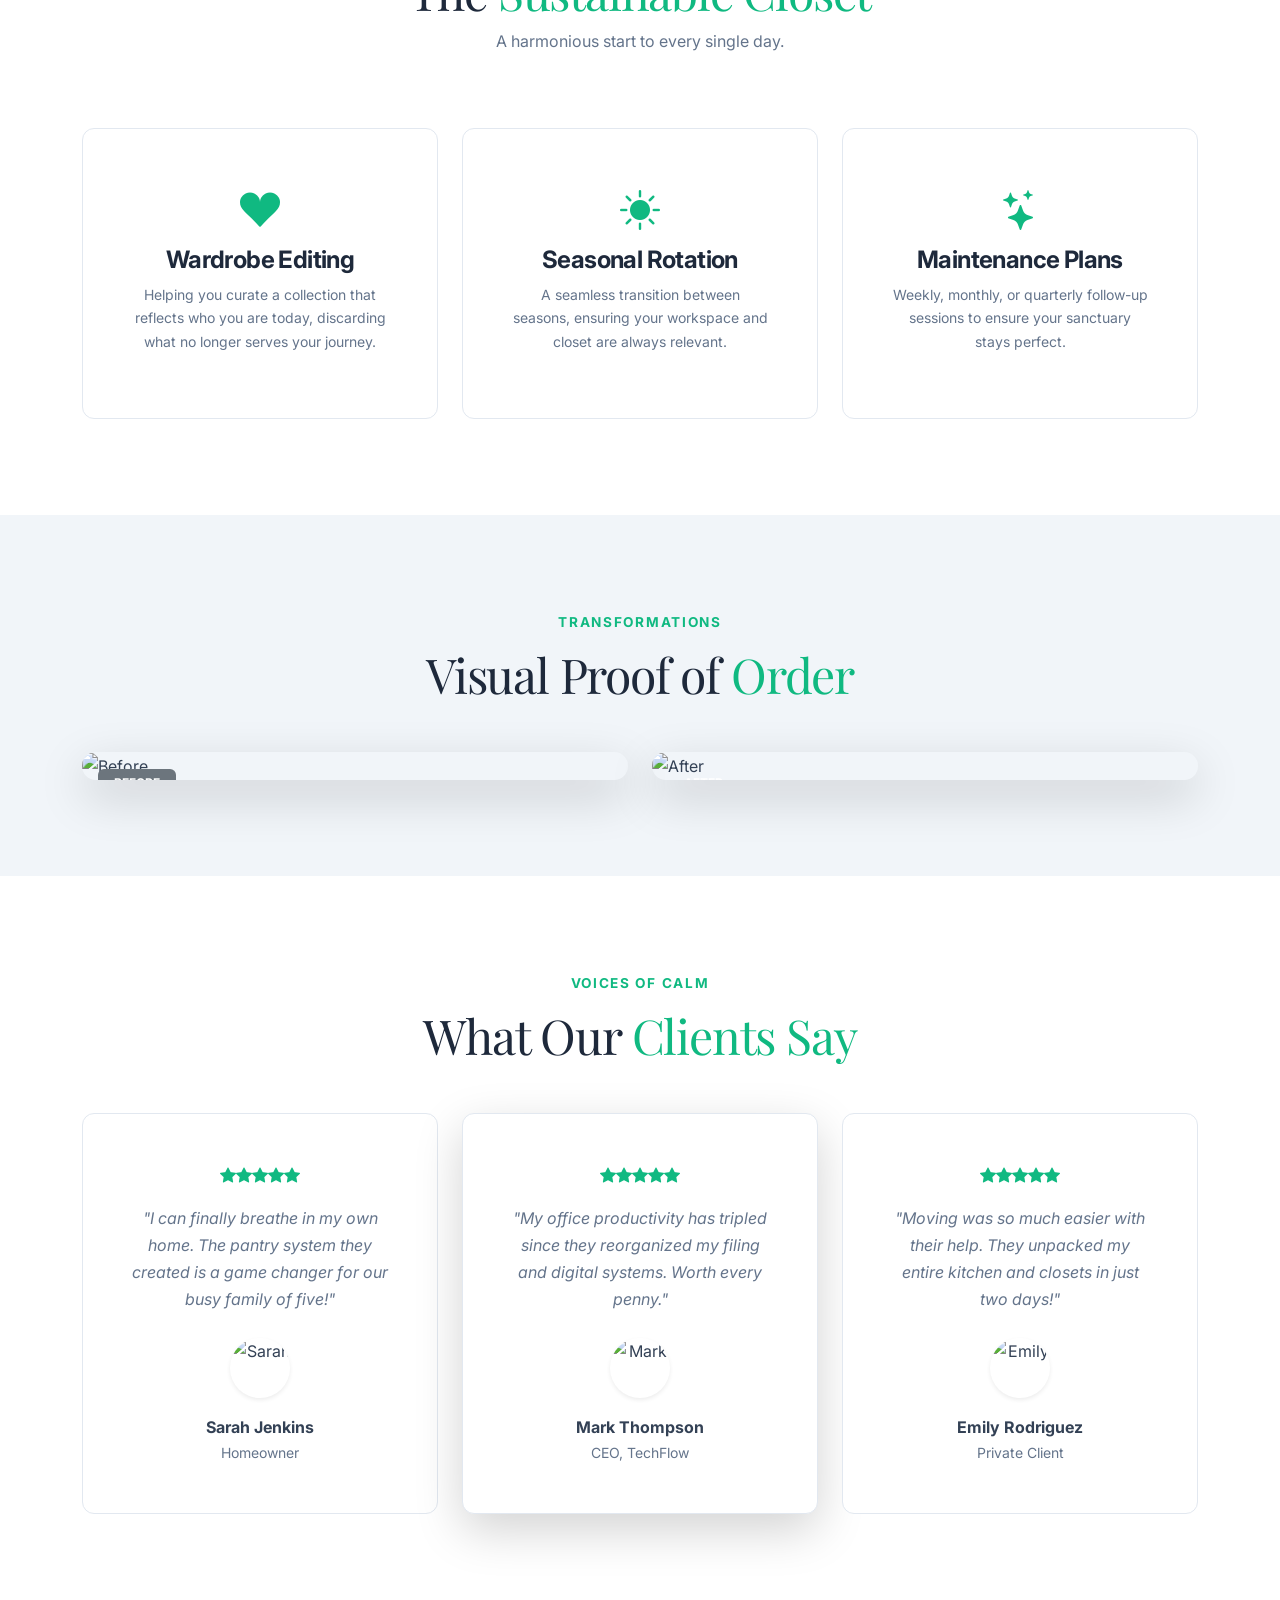
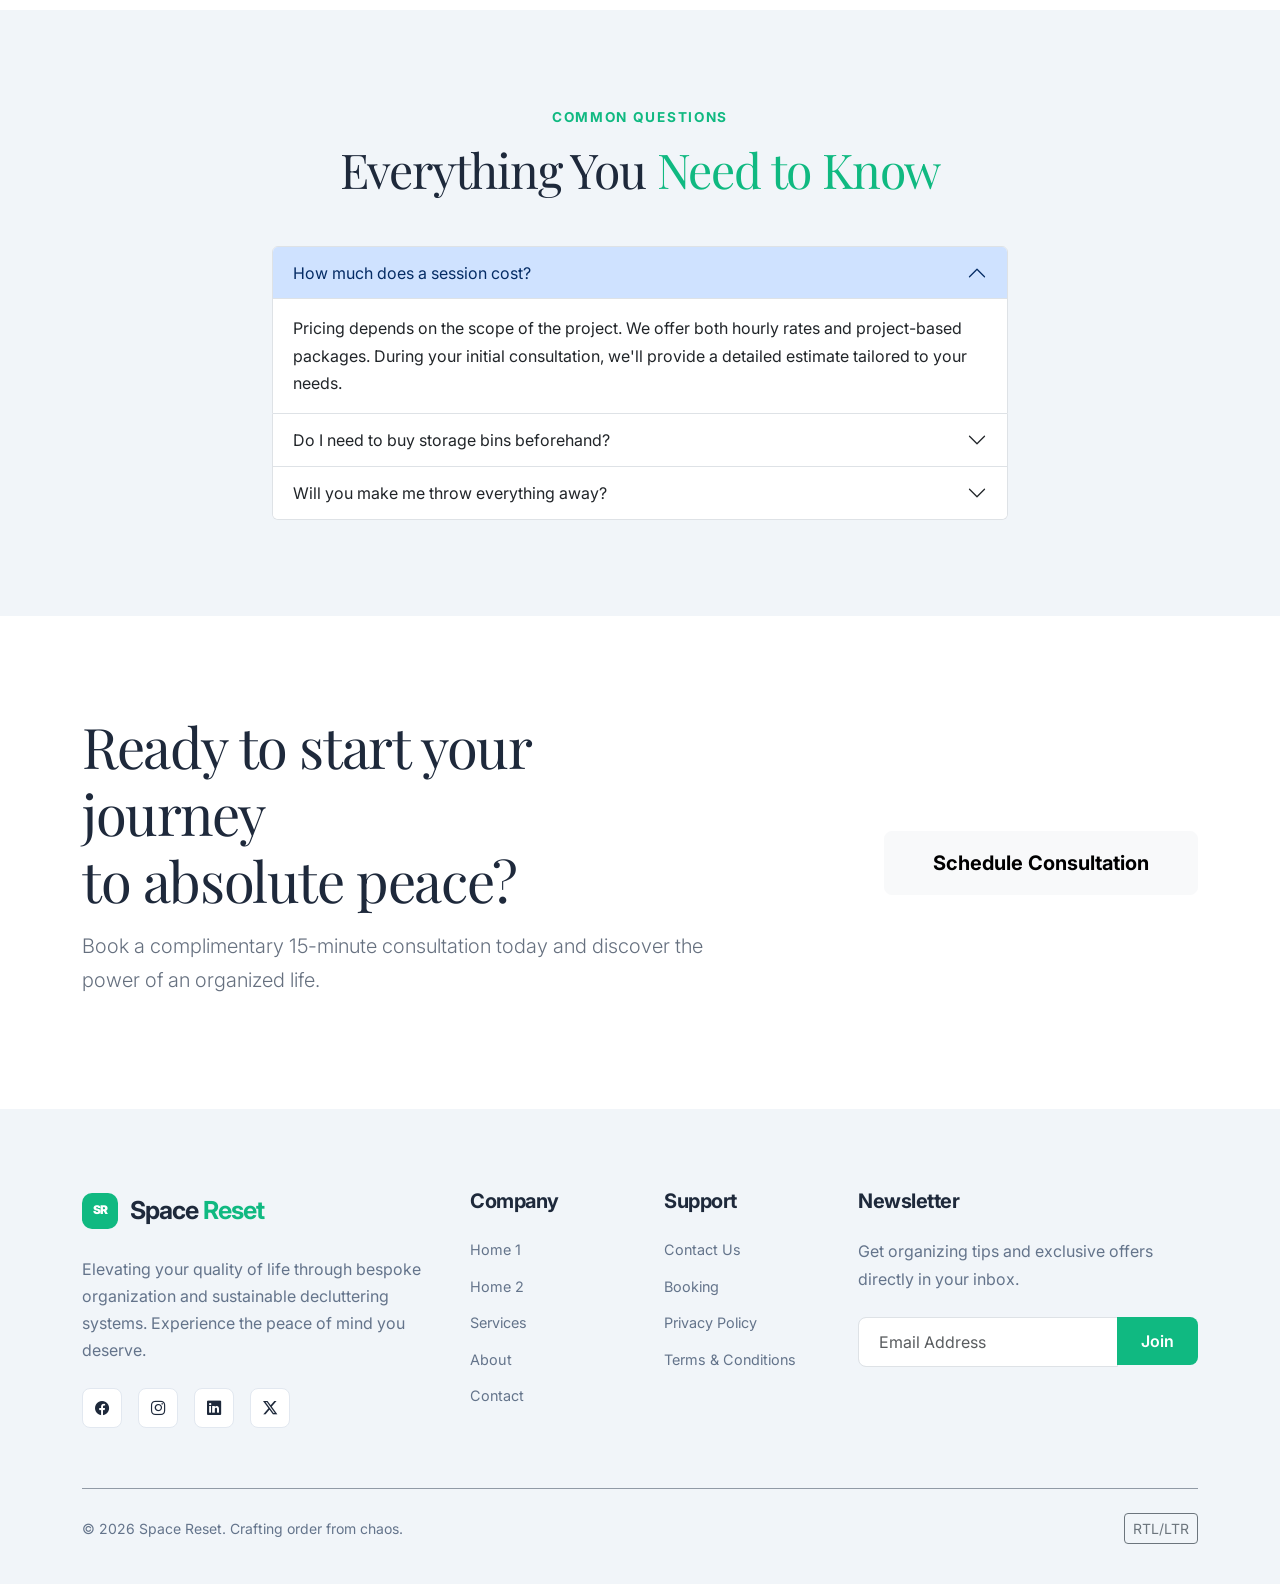
==== commit a1360a79: "Update website pages, styles, and assets - fix card text contrast, add relocation image, refine dash" ====
--- a/index.html
+++ b/index.html
@@ -1,47 +1,47 @@
 <!DOCTYPE html>
 <html lang="en" dir="ltr">
+
 <head>
     <meta charset="UTF-8">
     <meta name="viewport" content="width=device-width, initial-scale=1.0">
-    <title>Serein | Professional Home & Office Organizer</title>
+    <title>Space Reset | Professional Home & Office Organizer</title>
     <link rel="icon" type="image/svg+xml" href="assets/img/favicon.svg">
     <!-- Bootstrap 5 CSS -->
     <link href="https://cdn.jsdelivr.net/npm/bootstrap@5.3.0/dist/css/bootstrap.min.css" rel="stylesheet">
     <!-- Bootstrap Icons -->
     <link href="https://cdn.jsdelivr.net/npm/bootstrap-icons@1.10.0/font/bootstrap-icons.css" rel="stylesheet">
     <!-- Google Fonts - Inter & Playfair Display -->
-    <link href="https://fonts.googleapis.com/css2?family=Inter:wght@400;500;600;700;800&family=Playfair+Display:wght@700;800&display=swap" rel="stylesheet">
+    <link
+        href="https://fonts.googleapis.com/css2?family=Inter:wght@400;500;600;700;800&family=Playfair+Display:wght@700;800&display=swap"
+        rel="stylesheet">
     <!-- Custom CSS -->
     <link rel="stylesheet" href="assets/css/style.css">
 </head>
+
 <body>
 
     <!-- Header -->
     <nav class="navbar navbar-expand-lg sticky-top">
         <div class="container">
             <a class="navbar-brand" href="index.html">
-                <i class="bi bi-stack text-accent"></i>
-                <span class="ms-2 fw-bold" style="font-family: 'Playfair Display', serif;">Serein</span>
+                <span class="brand-logo">SR</span><span class="fw-bold">Space <span
+                        class="text-accent">Reset</span></span>
             </a>
-            
+
             <div class="d-flex align-items-center d-lg-none gap-2">
                 <button class="btn btn-sm btn-outline-secondary" id="themeToggleMobile">
                     <i class="bi bi-moon-stars"></i>
                 </button>
-                <button class="navbar-toggler" type="button" data-bs-toggle="offcanvas" data-bs-target="#offcanvasNavbar">
+                <button class="navbar-toggler" type="button" data-bs-toggle="offcanvas"
+                    data-bs-target="#offcanvasNavbar">
                     <span class="navbar-toggler-icon"></span>
                 </button>
             </div>
 
             <div class="collapse navbar-collapse" id="navbarNav">
                 <ul class="navbar-nav mx-auto">
-                    <li class="nav-item dropdown">
-                        <a class="nav-link dropdown-toggle active" href="#" role="button" data-bs-toggle="dropdown" aria-expanded="false">Home</a>
-                        <ul class="dropdown-menu border-0 shadow-sm mt-3 rounded-3">
-                            <li><a class="dropdown-item py-2 fw-semibold" href="index.html">Classical (Home 1)</a></li>
-                            <li><a class="dropdown-item py-2 fw-semibold" href="index2.html">Premium (Home 2)</a></li>
-                        </ul>
-                    </li>
+                    <li class="nav-item"><a class="nav-link active" href="index.html">Home 1</a></li>
+                    <li class="nav-item"><a class="nav-link" href="index2.html">Home 2</a></li>
                     <li class="nav-item"><a class="nav-link" href="services.html">Services</a></li>
                     <li class="nav-item"><a class="nav-link" href="about.html">About</a></li>
                     <li class="nav-item"><a class="nav-link" href="contact.html">Contact</a></li>
@@ -69,16 +69,12 @@
         </div>
         <div class="offcanvas-body">
             <ul class="navbar-nav justify-content-end flex-grow-1 pe-3">
-                <li class="nav-item dropdown">
-                    <a class="nav-link dropdown-toggle active" href="#" role="button" data-bs-toggle="dropdown" aria-expanded="false">Home</a>
-                    <ul class="dropdown-menu">
-                        <li><a class="dropdown-item" href="index.html">Residential</a></li>
-                        <li><a class="dropdown-item" href="index2.html">Corporate</a></li>
-                    </ul>
-                </li>
+                <li class="nav-item"><a class="nav-link active" href="index.html">Home 1</a></li>
+                <li class="nav-item"><a class="nav-link" href="index2.html">Home 2</a></li>
                 <li class="nav-item"><a class="nav-link" href="services.html">Services</a></li>
-                <li class="nav-item"><a class="nav-link" href="#about">About</a></li>
-                <li class="nav-item"><a class="nav-link" href="#gallery">Gallery</a></li>
+                <li class="nav-item"><a class="nav-link" href="about.html">About</a></li>
+                <li class="nav-item"><a class="nav-link" href="contact.html">Contact</a></li>
+                <li class="nav-item"><a class="nav-link" href="dashboard.html">Dashboard</a></li>
             </ul>
             <div class="mt-4 d-grid gap-2">
                 <a href="login.html" class="btn btn-primary-brand">Login</a>
@@ -89,7 +85,7 @@
 
     <!-- Hero Section -->
     <!-- Hero Section -->
-    <section class="hero position-relative overflow-hidden" style="background: linear-gradient(rgba(30, 41, 59, 0.7), rgba(30, 41, 59, 0.7)), url('https://images.unsplash.com/photo-1497366216548-37526070297c?auto=format&fit=crop&q=80&w=1600') center/cover no-repeat; min-height: 85vh; display: flex; align-items: center;">
+    <section class="hero position-relative overflow-hidden" style="background: linear-gradient(rgba(30, 41, 59, 0.7), rgba(30, 41, 59, 0.7)), url('https://images.unsplash.com/photo-1513694203232-719a280e022f?fm=jpg&fit=crop&q=80&w=1600') center/cover no-repeat; min-height: 85vh; display: flex; align-items: center;">
         <div class="container py-5 text-center">
             <div class="row justify-content-center">
                 <div class="col-lg-10 reveal">
@@ -98,7 +94,7 @@
                     <p class="lead text-white-50 mx-auto mb-5" style="max-width: 800px; font-size: 1.25rem;">Dedicated to the preservation of elegance through meticulous organization. We curate environments that celebrate tradition and simplify your daily existence.</p>
                     <div class="d-flex flex-wrap justify-content-center gap-3">
                         <a href="services.html" class="btn btn-primary-brand px-5 shadow-lg">Our Collection</a>
-                        <a href="contact.html" class="btn btn-outline-light btn-secondary-brand px-5" style="border-color: white; color: white !important;">Private Consultation</a>
+                        <a href="contact.html" class="btn btn-hero-outline">Private Consultation</a>
                     </div>
                 </div>
             </div>
@@ -143,13 +139,13 @@
             <div class="row align-items-center py-5 g-5">
                 <div class="col-lg-6 reveal">
                     <div class="position-relative">
-                        <img src="https://images.unsplash.com/photo-1594488651083-201664cc7f3f?auto=format&fit=crop&q=80&w=800" class="img-fluid rounded-4 shadow-lg" alt="Professional Organizer Working">
+                        <img src="https://images.unsplash.com/photo-1544367567-0f2fcb009e0b?fm=jpg&fit=crop&q=80&w=800" class="img-fluid rounded-4 shadow-lg w-100" alt="Professional Organizer Working" style="height: 500px; object-fit: cover;">
                     </div>
                 </div>
                 <div class="col-lg-6 reveal text-center text-lg-start">
                     <span class="section-tag">OUR STORY</span>
                     <h2 class="display-5 mt-2" style="font-family: 'Playfair Display', serif;">More than just cleaning, <br>we create <span class="text-accent">sustainable systems.</span></h2>
-                    <p class="text-muted mt-4 mb-4" style="font-size: 1.1rem;">At Serein, we believe that an organized environment is the foundation for a peaceful mind. Our mission is to transform cluttered chaos into harmonious order through systems that are as beautiful as they are functional.</p>
+                    <p class="text-muted mt-4 mb-4" style="font-size: 1.1rem;">At Space Reset, we believe that an organized environment is the foundation for a peaceful mind. Our mission is to transform cluttered chaos into harmonious order through systems that are as beautiful as they are functional.</p>
                     <ul class="list-unstyled mt-4 d-grid gap-3 text-start">
                         <li class="d-flex align-items-center"><i class="bi bi-check-circle-fill text-accent fs-4 me-3"></i> <span><strong>Personalized Space Planning</strong> - Tailored to your lifestyle.</span></li>
                         <li class="d-flex align-items-center"><i class="bi bi-check-circle-fill text-accent fs-4 me-3"></i> <span><strong>Hands-on Decluttering</strong> - Stress-free transition support.</span></li>
@@ -165,35 +161,129 @@
         <div class="container">
             <div class="text-center reveal mb-5">
                 <span class="section-tag">HOW IT WORKS</span>
-                <h2 class="display-5" style="font-family: 'Playfair Display', serif;">Your Journey to <span class="text-accent">Serenity</span></h2>
-            </div>
-            <div class="row g-4 mt-4 text-center">
+                <h2 class="display-5" style="font-family: 'Playfair Display', serif;">Your Journey to <span
+                        class="text-accent">Serenity</span></h2>
+            </div>
+            <div class="row g-4 mt-4">
+                <!-- Card 01: Consultation -->
                 <div class="col-md-3 col-sm-6 reveal">
-                    <div class="card-premium h-100">
-                        <div class="icon-box mx-auto">01</div>
-                        <h4>Consultation</h4>
-                        <p class="text-muted small">We discuss your goals, challenges, and vision for the space during a complimentary call.</p>
-                    </div>
-                </div>
+                    <div class="card-premium h-100 p-0 overflow-hidden text-center">
+                        <div class="position-relative">
+                            <img src="https://images.unsplash.com/photo-1551836022-d5d88e9218df?fm=jpg&fit=crop&q=80&w=600"
+                                class="w-100" alt="Consultation" style="height:180px;object-fit:cover;">
+                            <span class="position-absolute top-0 start-0 m-3 badge rounded-pill px-3 py-2"
+                                style="background:var(--secondary);font-size:.75rem;">01</span>
+                        </div>
+                        <div class="p-4">
+                            <h4 class="fw-bold mb-2">Consultation</h4>
+                            <p class="text-muted small mb-0">We discuss your goals, challenges, and vision for the space
+                                during a complimentary call.</p>
+                        </div>
+                    </div>
+                </div>
+                <!-- Card 02: Assessment -->
                 <div class="col-md-3 col-sm-6 reveal">
-                    <div class="card-premium h-100">
-                        <div class="icon-box mx-auto">02</div>
-                        <h4>Assessment</h4>
-                        <p class="text-muted small">A deep dive into your environment to identify bottlenecks and planning opportunities.</p>
-                    </div>
-                </div>
+                    <div class="card-premium h-100 p-0 overflow-hidden text-center">
+                        <div class="position-relative">
+                            <img src="https://images.unsplash.com/photo-1454165804606-c3d57bc86b40?fm=jpg&fit=crop&q=80&w=600"
+                                class="w-100" alt="Assessment" style="height:180px;object-fit:cover;">
+                            <span class="position-absolute top-0 start-0 m-3 badge rounded-pill px-3 py-2"
+                                style="background:var(--secondary);font-size:.75rem;">02</span>
+                        </div>
+                        <div class="p-4">
+                            <h4 class="fw-bold mb-2">Assessment</h4>
+                            <p class="text-muted small mb-0">A deep dive into your environment to identify bottlenecks
+                                and planning opportunities.</p>
+                        </div>
+                    </div>
+                </div>
+                <!-- Card 03: Transformation -->
                 <div class="col-md-3 col-sm-6 reveal">
-                    <div class="card-premium h-100">
-                        <div class="icon-box mx-auto">03</div>
-                        <h4>Transformation</h4>
-                        <p class="text-muted small">Hands-on decluttering and implementation of our custom organizing systems.</p>
-                    </div>
-                </div>
+                    <div class="card-premium h-100 p-0 overflow-hidden text-center">
+                        <div class="position-relative">
+                            <img src="https://images.unsplash.com/photo-1600585154340-be6161a56a0c?fm=jpg&fit=crop&q=80&w=600"
+                                class="w-100" alt="Transformation" style="height:180px;object-fit:cover;">
+                            <span class="position-absolute top-0 start-0 m-3 badge rounded-pill px-3 py-2"
+                                style="background:var(--secondary);font-size:.75rem;">03</span>
+                        </div>
+                        <div class="p-4">
+                            <h4 class="fw-bold mb-2">Transformation</h4>
+                            <p class="text-muted small mb-0">Hands-on decluttering and implementation of our custom
+                                organizing systems.</p>
+                        </div>
+                    </div>
+                </div>
+                <!-- Card 04: Maintenance -->
                 <div class="col-md-3 col-sm-6 reveal">
-                    <div class="card-premium h-100">
-                        <div class="icon-box mx-auto">04</div>
-                        <h4>Maintenance</h4>
-                        <p class="text-muted small">We provide you with the tools and knowledge to keep your space perfect forever.</p>
+                    <div class="card-premium h-100 p-0 overflow-hidden text-center">
+                        <div class="position-relative">
+                            <img src="https://images.unsplash.com/photo-1558618666-fcd25c85cd64?fm=jpg&fit=crop&q=80&w=600"
+                                class="w-100" alt="Maintenance" style="height:180px;object-fit:cover;">
+                            <span class="position-absolute top-0 start-0 m-3 badge rounded-pill px-3 py-2"
+                                style="background:var(--secondary);font-size:.75rem;">04</span>
+                        </div>
+                        <div class="p-4">
+                            <h4 class="fw-bold mb-2">Maintenance</h4>
+                            <p class="text-muted small mb-0">We provide you with the tools and knowledge to keep your
+                                space perfect forever.</p>
+                        </div>
+                    </div>
+                </div>
+            </div>
+        </div>
+    </section>
+
+    <!-- New Section: Residential Methodology -->
+    <section class="py-5">
+        <div class="container py-5">
+            <div class="row align-items-center g-5">
+                <div class="col-lg-6 reveal">
+                    <span class="section-tag">OUR PHILOSOPHY</span>
+                    <h2 class="display-5" style="font-family: 'Playfair Display', serif;">The Space Reset <span
+                            class="text-accent">Methodology</span></h2>
+                    <p class="text-muted mt-4">We don't just move things around; we change how you interact with your
+                        space. Our residential approach is rooted in three core pillars that ensure long-term harmony.
+                    </p>
+                    <div class="mt-5">
+                        <div class="d-flex gap-4 mb-4">
+                            <div class="icon-box flex-shrink-0" style="width: 50px; height: 50px;"><i
+                                    class="bi bi-heart"></i></div>
+                            <div>
+                                <h5 class="fw-bold">Emotional Detachment</h5>
+                                <p class="small text-muted">Helping you separate the memory of an item from the physical
+                                    object itself, making decluttering a positive experience.</p>
+                            </div>
+                        </div>
+                        <div class="d-flex gap-4 mb-4">
+                            <div class="icon-box flex-shrink-0" style="width: 50px; height: 50px;"><i
+                                    class="bi bi-gear"></i></div>
+                            <div>
+                                <h5 class="fw-bold">Functional Fluidity</h5>
+                                <p class="small text-muted">Designing paths and storage that follow your natural
+                                    movements throughout your home.</p>
+                            </div>
+                        </div>
+                        <div class="d-flex gap-4">
+                            <div class="icon-box flex-shrink-0" style="width: 50px; height: 50px;"><i
+                                    class="bi bi-gem"></i></div>
+                            <div>
+                                <h5 class="fw-bold">Aesthetic Alignment</h5>
+                                <p class="small text-muted">Ensuring your organized system looks as beautiful as it is
+                                    functional, enhancing your home's decor.</p>
+                            </div>
+                        </div>
+                    </div>
+                </div>
+                <div class="col-lg-6 reveal">
+                    <div class="row g-3">
+                        <div class="col-6">
+                            <img src="https://images.unsplash.com/photo-1584622650111-993a426fbf0a?fm=jpg&fit=crop&q=80&w=400"
+                                class="img-fluid rounded-4 shadow-sm w-100" alt="Method 1" style="height: 350px; object-fit: cover;">
+                        </div>
+                        <div class="col-6">
+                            <img src="https://images.unsplash.com/photo-1595515106969-1ce29566ff1c?fm=jpg&fit=crop&q=80&w=400"
+                                class="img-fluid rounded-4 shadow-sm w-100" alt="Method 2" style="height: 350px; object-fit: cover;">
+                        </div>
                     </div>
                 </div>
             </div>
@@ -205,15 +295,19 @@
         <div class="container py-5">
             <div class="text-center reveal mb-5">
                 <span class="section-tag">ELITE SERVICES</span>
-                <h2 class="display-5" style="font-family: 'Playfair Display', serif;">Tailored Solutions for <span class="text-accent">Modern Living</span></h2>
+                <h2 class="display-5" style="font-family: 'Playfair Display', serif;">Tailored Solutions for <span
+                        class="text-accent">Modern Living</span></h2>
                 <p class="text-muted">Premium organization for every corner of your life.</p>
             </div>
             <div class="row g-4 text-center">
                 <div class="col-md-4 reveal">
                     <div class="card-premium h-100 p-4 p-md-5">
-                        <img src="https://images.unsplash.com/photo-1584622650111-993a426fbf0a?auto=format&fit=crop&q=80&w=400" alt="Home Organization" class="img-fluid rounded-3 mb-4 shadow-sm" style="height: 180px; object-fit: cover; width: 100%;">
+                        <img src="https://images.unsplash.com/photo-1556911220-e15b29be8c8f?fm=jpg&fit=crop&q=80&w=800"
+                            alt="Home Organization" class="img-fluid rounded-3 mb-4 shadow-sm"
+                            style="height: 200px; object-fit: cover; width: 100%;">
                         <h4 class="fw-bold mb-3">Residential Mastery</h4>
-                        <p class="text-muted small">Kitchens, pantries, closets, and common areas optimized for your lifestyle and aesthetic preferences.</p>
+                        <p class="text-muted small">Kitchens, pantries, closets, and common areas optimized for your
+                            lifestyle and aesthetic preferences.</p>
                         <hr class="my-4 opacity-50">
                         <ul class="list-unstyled small text-muted d-grid gap-2 text-start">
                             <li><i class="bi bi-arrow-right text-accent me-2"></i> Pantry Curation</li>
@@ -223,9 +317,12 @@
                 </div>
                 <div class="col-md-4 reveal">
                     <div class="card-premium h-100 p-4 p-md-5 border-accent" style="border-width: 2px;">
-                        <img src="https://images.unsplash.com/photo-1497366754035-f200968a6e72?auto=format&fit=crop&q=80&w=400" alt="Office Solutions" class="img-fluid rounded-3 mb-4 shadow-sm" style="height: 180px; object-fit: cover; width: 100%;">
+                        <img src="https://images.unsplash.com/photo-1497366216548-37526070297c?fm=jpg&fit=crop&q=80&w=800"
+                            alt="Office Solutions" class="img-fluid rounded-3 mb-4 shadow-sm"
+                            style="height: 200px; object-fit: cover; width: 100%;">
                         <h4 class="fw-bold mb-3">Corporate Excellence</h4>
-                        <p class="text-muted small">Workspace decluttering and digital organization to enhance clarity, focus, and overall productivity.</p>
+                        <p class="text-muted small">Workspace decluttering and digital organization to enhance clarity,
+                            focus, and overall productivity.</p>
                         <hr class="my-4 opacity-50">
                         <ul class="list-unstyled small text-muted d-grid gap-2 text-start">
                             <li><i class="bi bi-arrow-right text-accent me-2"></i> File Management</li>
@@ -235,9 +332,12 @@
                 </div>
                 <div class="col-md-4 reveal">
                     <div class="card-premium h-100 p-4 p-md-5">
-                        <img src="https://images.unsplash.com/photo-1505691938895-1758d7eaa511?auto=format&fit=crop&q=80&w=400" alt="Relocation" class="img-fluid rounded-3 mb-4 shadow-sm" style="height: 180px; object-fit: cover; width: 100%;">
+                        <img src="https://images.unsplash.com/photo-1527515637462-cff94eecc1ac?fm=jpg&fit=crop&q=80&w=800"
+                            alt="Relocation" class="img-fluid rounded-3 mb-4 shadow-sm"
+                            style="height: 200px; object-fit: cover; width: 100%;">
                         <h4 class="fw-bold mb-3">Relocation Support</h4>
-                        <p class="text-muted small">Complete white-glove service for packing, unpacking, and setting up your new home from day one.</p>
+                        <p class="text-muted small">Complete white-glove service for packing, unpacking, and setting up
+                            your new home from day one.</p>
                         <hr class="my-4 opacity-50">
                         <ul class="list-unstyled small text-muted d-grid gap-2 text-start">
                             <li><i class="bi bi-arrow-right text-accent me-2"></i> Pre-move Purge</li>
@@ -252,17 +352,90 @@
         </div>
     </section>
 
+    <!-- New Residential Detail: Pantry Mastery -->
+    <section class="py-5 bg-alt">
+        <div class="container py-5">
+            <div class="row align-items-center g-5">
+                <div class="col-lg-5 reveal">
+                    <img src="https://images.unsplash.com/photo-1595113316349-9fa4eb24f884?fm=jpg&fit=crop&q=80&w=800"
+                        class="img-fluid rounded-4 shadow-lg w-100" alt="Pantry Organization" style="height: 500px; object-fit: cover;">
+                </div>
+                <div class="col-lg-7 reveal">
+                    <span class="section-tag">RESIDENTIAL DEPTH</span>
+                    <h2 class="display-5" style="font-family: 'Playfair Display', serif;">Pantry <span
+                            class="text-accent">Perfection</span></h2>
+                    <p class="text-muted mt-4">For the home where every meal is a celebrated occasion, a chaotic pantry
+                        is an obstacle to culinary creativity. Our specialized pantry curation goes beyond sorting; it's
+                        about systems that celebrate your lifestyle.</p>
+                    <div class="mt-4">
+                        <div class="p-4 bg-white rounded-4 shadow-sm mb-3">
+                            <h6 class="fw-bold mb-1"><i class="bi bi-droplet text-accent me-2"></i> Sustainability
+                                Choice</h6>
+                            <p class="small text-muted mb-0">We prioritize bamboo, glass, and sustainable materials that
+                                last a lifetime.</p>
+                        </div>
+                        <div class="p-4 bg-white rounded-4 shadow-sm">
+                            <h6 class="fw-bold mb-1"><i class="bi bi-tag text-accent me-2"></i> Bespoke Labeling</h6>
+                            <p class="small text-muted mb-0">Hand-scripted or minimalist typography labels designed to
+                                match your kitchen aesthetic.</p>
+                        </div>
+                    </div>
+                </div>
+            </div>
+        </div>
+    </section>
+
+    <!-- New Residential Detail: The Sustainable Closet -->
+    <section class="py-5">
+        <div class="container py-5">
+            <div class="text-center reveal mb-5">
+                <span class="section-tag">CURATED WARDROBES</span>
+                <h2 class="display-5" style="font-family: 'Playfair Display', serif;">The <span
+                        class="text-accent">Sustainable Closet</span></h2>
+                <p class="text-muted">A harmonious start to every single day.</p>
+            </div>
+            <div class="row g-4 mt-2">
+                <div class="col-md-4 reveal">
+                    <div class="card-premium h-100 p-5 text-center">
+                        <i class="bi bi-suit-heart-fill fs-1 text-accent mb-4"></i>
+                        <h4 class="fw-bold">Wardrobe Editing</h4>
+                        <p class="small text-muted">Helping you curate a collection that reflects who you are today,
+                            discarding what no longer serves your journey.</p>
+                    </div>
+                </div>
+                <div class="col-md-4 reveal">
+                    <div class="card-premium h-100 p-5 text-center">
+                        <i class="bi bi-sun-fill fs-1 text-accent mb-4"></i>
+                        <h4 class="fw-bold">Seasonal Rotation</h4>
+                        <p class="small text-muted">A seamless transition between seasons, ensuring your workspace and
+                            closet are always relevant.</p>
+                    </div>
+                </div>
+                <div class="col-md-4 reveal">
+                    <div class="card-premium h-100 p-5 text-center">
+                        <i class="bi bi-stars fs-1 text-accent mb-4"></i>
+                        <h4 class="fw-bold">Maintenance Plans</h4>
+                        <p class="small text-muted">Weekly, monthly, or quarterly follow-up sessions to ensure your
+                            sanctuary stays perfect.</p>
+                    </div>
+                </div>
+            </div>
+        </div>
+    </section>
+
     <!-- Section 4: Gallery (Before & After) -->
     <section id="gallery" class="bg-alt py-5">
         <div class="container py-5">
             <div class="text-center reveal mb-5">
                 <span class="section-tag">TRANSFORMATIONS</span>
-                <h2 class="display-5" style="font-family: 'Playfair Display', serif;">Visual Proof of <span class="text-accent">Order</span></h2>
+                <h2 class="display-5" style="font-family: 'Playfair Display', serif;">Visual Proof of <span
+                        class="text-accent">Order</span></h2>
             </div>
             <div class="row g-4">
                 <div class="col-md-6 reveal">
                     <div class="rounded-4 overflow-hidden shadow-lg position-relative">
-                        <img src="https://images.unsplash.com/photo-1597072634421-b5293461771d?auto=format&fit=crop&q=80&w=800" class="img-fluid w-100" alt="Before" style="height: 400px; object-fit: cover;">
+                        <img src="https://images.unsplash.com/photo-1584622781561-39209587428c?fm=jpg&fit=crop&q=80&w=800"
+                            class="img-fluid w-100" alt="Before" style="height: 400px; object-fit: cover;">
                         <div class="position-absolute top-0 start-0 m-3">
                             <span class="badge bg-secondary px-3 py-2">BEFORE</span>
                         </div>
@@ -270,7 +443,8 @@
                 </div>
                 <div class="col-md-6 reveal">
                     <div class="rounded-4 overflow-hidden shadow-lg position-relative">
-                        <img src="https://images.unsplash.com/photo-1600585154340-be6161a56a0c?auto=format&fit=crop&q=80&w=800" class="img-fluid w-100" alt="After" style="height: 400px; object-fit: cover;">
+                        <img src="https://images.unsplash.com/photo-1524758631624-e2822e304c36?fm=jpg&fit=crop&q=80&w=800"
+                            class="img-fluid w-100" alt="After" style="height: 400px; object-fit: cover;">
                         <div class="position-absolute top-0 start-0 m-3">
                             <span class="badge bg-accent px-3 py-2">AFTER</span>
                         </div>
@@ -285,17 +459,23 @@
         <div class="container py-5">
             <div class="text-center reveal mb-5">
                 <span class="section-tag">VOICES OF CALM</span>
-                <h2 class="display-5" style="font-family: 'Playfair Display', serif;">What Our <span class="text-accent">Clients Say</span></h2>
+                <h2 class="display-5" style="font-family: 'Playfair Display', serif;">What Our <span
+                        class="text-accent">Clients Say</span></h2>
             </div>
             <div class="row g-4">
                 <div class="col-md-4 col-sm-6 reveal">
                     <div class="card-premium h-100 p-4 p-md-5 text-center">
                         <div class="text-accent mb-3">
-                            <i class="bi bi-star-fill"></i><i class="bi bi-star-fill"></i><i class="bi bi-star-fill"></i><i class="bi bi-star-fill"></i><i class="bi bi-star-fill"></i>
-                        </div>
-                        <p class="fst-italic text-muted">"I can finally breathe in my own home. The pantry system they created is a game changer for our busy family of five!"</p>
+                            <i class="bi bi-star-fill"></i><i class="bi bi-star-fill"></i><i
+                                class="bi bi-star-fill"></i><i class="bi bi-star-fill"></i><i
+                                class="bi bi-star-fill"></i>
+                        </div>
+                        <p class="fst-italic text-muted">"I can finally breathe in my own home. The pantry system they
+                            created is a game changer for our busy family of five!"</p>
                         <div class="d-flex flex-column align-items-center mt-4">
-                            <img src="https://images.unsplash.com/photo-1438761681033-6461ffad8d80?auto=format&fit=crop&q=80&w=150" alt="Sarah" class="rounded-circle shadow-sm mb-3" style="width: 60px; height: 60px; object-fit: cover;">
+                            <img src="https://images.unsplash.com/photo-1438761681033-6461ffad8d80?fm=jpg&fit=crop&q=80&w=150"
+                                alt="Sarah" class="rounded-circle shadow-sm mb-3"
+                                style="width: 60px; height: 60px; object-fit: cover;">
                             <div>
                                 <div class="fw-bold">Sarah Jenkins</div>
                                 <div class="small text-muted">Homeowner</div>
@@ -306,11 +486,16 @@
                 <div class="col-md-4 col-sm-6 reveal">
                     <div class="card-premium h-100 p-4 p-md-5 text-center shadow-lg">
                         <div class="text-accent mb-3">
-                            <i class="bi bi-star-fill"></i><i class="bi bi-star-fill"></i><i class="bi bi-star-fill"></i><i class="bi bi-star-fill"></i><i class="bi bi-star-fill"></i>
-                        </div>
-                        <p class="fst-italic text-muted">"My office productivity has tripled since they reorganized my filing and digital systems. Worth every penny."</p>
+                            <i class="bi bi-star-fill"></i><i class="bi bi-star-fill"></i><i
+                                class="bi bi-star-fill"></i><i class="bi bi-star-fill"></i><i
+                                class="bi bi-star-fill"></i>
+                        </div>
+                        <p class="fst-italic text-muted">"My office productivity has tripled since they reorganized my
+                            filing and digital systems. Worth every penny."</p>
                         <div class="d-flex flex-column align-items-center mt-4">
-                            <img src="https://images.unsplash.com/photo-1507003211169-0a1dd7228f2d?auto=format&fit=crop&q=80&w=150" alt="Mark" class="rounded-circle shadow-sm mb-3" style="width: 60px; height: 60px; object-fit: cover;">
+                            <img src="https://images.unsplash.com/photo-1507003211169-0a1dd7228f2d?fm=jpg&fit=crop&q=80&w=150"
+                                alt="Mark" class="rounded-circle shadow-sm mb-3"
+                                style="width: 60px; height: 60px; object-fit: cover;">
                             <div>
                                 <div class="fw-bold">Mark Thompson</div>
                                 <div class="small text-muted">CEO, TechFlow</div>
@@ -321,11 +506,16 @@
                 <div class="col-md-4 col-sm-6 reveal mx-auto">
                     <div class="card-premium h-100 p-4 p-md-5 text-center">
                         <div class="text-accent mb-3">
-                            <i class="bi bi-star-fill"></i><i class="bi bi-star-fill"></i><i class="bi bi-star-fill"></i><i class="bi bi-star-fill"></i><i class="bi bi-star-fill"></i>
-                        </div>
-                        <p class="fst-italic text-muted">"Moving was so much easier with their help. They unpacked my entire kitchen and closets in just two days!"</p>
+                            <i class="bi bi-star-fill"></i><i class="bi bi-star-fill"></i><i
+                                class="bi bi-star-fill"></i><i class="bi bi-star-fill"></i><i
+                                class="bi bi-star-fill"></i>
+                        </div>
+                        <p class="fst-italic text-muted">"Moving was so much easier with their help. They unpacked my
+                            entire kitchen and closets in just two days!"</p>
                         <div class="d-flex flex-column align-items-center mt-4">
-                            <img src="https://images.unsplash.com/photo-1494790108377-be9c29b29330?auto=format&fit=crop&q=80&w=150" alt="Emily" class="rounded-circle shadow-sm mb-3" style="width: 60px; height: 60px; object-fit: cover;">
+                            <img src="https://images.unsplash.com/photo-1494790108377-be9c29b29330?fm=jpg&fit=crop&q=80&w=150"
+                                alt="Emily" class="rounded-circle shadow-sm mb-3"
+                                style="width: 60px; height: 60px; object-fit: cover;">
                             <div>
                                 <div class="fw-bold">Emily Rodriguez</div>
                                 <div class="small text-muted">Private Client</div>
@@ -344,42 +534,52 @@
                 <div class="col-lg-8">
                     <div class="text-center reveal mb-5">
                         <span class="section-tag">COMMON QUESTIONS</span>
-                        <h2 class="display-5" style="font-family: 'Playfair Display', serif;">Everything You <span class="text-accent">Need to Know</span></h2>
+                        <h2 class="display-5" style="font-family: 'Playfair Display', serif;">Everything You <span
+                                class="text-accent">Need to Know</span></h2>
                     </div>
                     <div class="accordion reveal" id="faqAccordion">
                         <div class="accordion-item">
                             <h2 class="accordion-header">
-                                <button class="accordion-button" type="button" data-bs-toggle="collapse" data-bs-target="#faq1">
+                                <button class="accordion-button" type="button" data-bs-toggle="collapse"
+                                    data-bs-target="#faq1">
                                     How much does a session cost?
                                 </button>
                             </h2>
                             <div id="faq1" class="accordion-collapse collapse show" data-bs-parent="#faqAccordion">
                                 <div class="accordion-body">
-                                    Pricing depends on the scope of the project. We offer both hourly rates and project-based packages. During your initial consultation, we'll provide a detailed estimate tailored to your needs.
+                                    Pricing depends on the scope of the project. We offer both hourly rates and
+                                    project-based packages. During your initial consultation, we'll provide a detailed
+                                    estimate tailored to your needs.
                                 </div>
                             </div>
                         </div>
                         <div class="accordion-item">
                             <h2 class="accordion-header">
-                                <button class="accordion-button collapsed" type="button" data-bs-toggle="collapse" data-bs-target="#faq2">
+                                <button class="accordion-button collapsed" type="button" data-bs-toggle="collapse"
+                                    data-bs-target="#faq2">
                                     Do I need to buy storage bins beforehand?
                                 </button>
                             </h2>
                             <div id="faq2" class="accordion-collapse collapse" data-bs-parent="#faqAccordion">
                                 <div class="accordion-body">
-                                    Not at all! In fact, we recommend waiting until after the decluttering phase. We can source the perfect containers that fit your space and aesthetic once we know exactly what needs to be stored.
+                                    Not at all! In fact, we recommend waiting until after the decluttering phase. We can
+                                    source the perfect containers that fit your space and aesthetic once we know exactly
+                                    what needs to be stored.
                                 </div>
                             </div>
                         </div>
                         <div class="accordion-item">
                             <h2 class="accordion-header">
-                                <button class="accordion-button collapsed" type="button" data-bs-toggle="collapse" data-bs-target="#faq3">
+                                <button class="accordion-button collapsed" type="button" data-bs-toggle="collapse"
+                                    data-bs-target="#faq3">
                                     Will you make me throw everything away?
                                 </button>
                             </h2>
                             <div id="faq3" class="accordion-collapse collapse" data-bs-parent="#faqAccordion">
                                 <div class="accordion-body">
-                                    Absolutely not. You are always in control of what stays and what goes. Our job is to guide you through the process and help you make decisions that align with your goals for the space.
+                                    Absolutely not. You are always in control of what stays and what goes. Our job is to
+                                    guide you through the process and help you make decisions that align with your goals
+                                    for the space.
                                 </div>
                             </div>
                         </div>
@@ -394,8 +594,10 @@
         <div class="container py-5 reveal">
             <div class="row align-items-center justify-content-between">
                 <div class="col-lg-7">
-                    <h2 class="display-4" style="font-family: 'Playfair Display', serif;">Ready to start your journey <br>to absolute peace?</h2>
-                    <p class="lead mt-3 opacity-75">Book a complimentary 15-minute consultation today and discover the power of an organized life.</p>
+                    <h2 class="display-4" style="font-family: 'Playfair Display', serif;">Ready to start your journey
+                        <br>to absolute peace?</h2>
+                    <p class="lead mt-3 opacity-75">Book a complimentary 15-minute consultation today and discover the
+                        power of an organized life.</p>
                 </div>
                 <div class="col-lg-4 text-lg-end mt-4 mt-lg-0">
                     <a href="dashboard.html" class="btn btn-light btn-lg px-5 py-3 fw-bold">Schedule Consultation</a>
@@ -410,10 +612,11 @@
             <div class="row g-5">
                 <div class="col-lg-4 col-md-6">
                     <a class="navbar-brand mb-4 d-inline-flex" href="index.html">
-                    <i class="bi bi-stack text-accent"></i>
-                    <span class="ms-2 fw-bold" style="font-family: 'Playfair Display', serif;">Serein</span>
-                </a>
-                    <p class="text-muted">Elevating your quality of life through bespoke organization and sustainable decluttering systems. Experience the peace of mind you deserve.</p>
+                        <span class="brand-logo">SR</span><span class="fw-bold">Space <span
+                                class="text-accent">Reset</span></span>
+                    </a>
+                    <p class="text-muted">Elevating your quality of life through bespoke organization and sustainable
+                        decluttering systems. Experience the peace of mind you deserve.</p>
                     <div class="social-links d-flex gap-3 mt-4">
                         <a href="#"><i class="bi bi-facebook"></i></a>
                         <a href="#"><i class="bi bi-instagram"></i></a>
@@ -424,7 +627,8 @@
                 <div class="col-lg-2 col-md-3 col-6">
                     <h5 class="fw-bold mb-4">Company</h5>
                     <ul class="list-unstyled">
-                        <li><a href="index.html">Home</a></li>
+                        <li><a href="index.html">Home 1</a></li>
+                        <li><a href="index2.html">Home 2</a></li>
                         <li><a href="services.html">Services</a></li>
                         <li><a href="about.html">About</a></li>
                         <li><a href="contact.html">Contact</a></li>
@@ -444,8 +648,10 @@
                     <p class="text-muted mb-4">Get organizing tips and exclusive offers directly in your inbox.</p>
                     <form id="newsletterForm">
                         <div class="input-group">
-                            <input type="email" class="form-control" placeholder="Email Address" required style="border-radius: 8px 0 0 8px; padding: 12px 20px;">
-                            <button class="btn btn-primary-brand" type="submit" style="border-radius: 0 8px 8px 0;">Join</button>
+                            <input type="email" class="form-control" placeholder="Email Address" required
+                                style="border-radius: 8px 0 0 8px; padding: 12px 20px;">
+                            <button class="btn btn-primary-brand" type="submit"
+                                style="border-radius: 0 8px 8px 0;">Join</button>
                         </div>
                     </form>
                 </div>
@@ -453,11 +659,11 @@
             <hr class="mt-5 mb-4 opacity-50">
             <div class="row align-items-center">
                 <div class="col-md-6">
-                    <p class="text-muted small mb-md-0">© 2026 Serein. Crafting order from chaos.</p>
+                    <p class="text-muted small mb-md-0">© 2026 Space Reset. Crafting order from chaos.</p>
                 </div>
                 <div class="col-md-6 text-md-end">
                     <div class="d-flex justify-content-md-end align-items-center gap-3">
-                         <button class="btn btn-sm btn-outline-secondary" onclick="toggleRTL()">RTL/LTR</button>
+                        <button class="btn btn-sm btn-outline-secondary" onclick="toggleRTL()">RTL/LTR</button>
                     </div>
                 </div>
             </div>
@@ -472,5 +678,7 @@
     <script src="https://cdn.jsdelivr.net/npm/bootstrap@5.3.0/dist/js/bootstrap.bundle.min.js"></script>
     <!-- Custom JS -->
     <script src="assets/js/main.js"></script>
-<button id="backToTop" title="Back to Top"><i class="bi bi-arrow-up"></i></button></body>
-</html>
+    <button id="backToTop" title="Back to Top"><i class="bi bi-arrow-up"></i></button>
+</body>
+
+</html>
--- a/assets/css/style.css
+++ b/assets/css/style.css
@@ -1,83 +1,204 @@
-/* Professional Organizer - Main CSS */
+/* ============================================================
+   Space Reset – Main CSS  |  Full Dark/Light Mode Support
+   ============================================================ */
+
+/* ── 1. CSS VARIABLES ──────────────────────────────────────── */
 :root {
-    --primary: #1e293b; /* Slate 800 - Deep, professional navy */
-    --secondary: #10b981; /* Emerald 500 - Sophisticated, calming green */
-    --secondary-hover: #059669;
-    --text-main: #1e293b;
-    --text-muted: #64748b;
-    --bg-main: #ffffff;
-    --bg-alt: #f1f5f9;
-    --glass-bg: rgba(255, 255, 255, 0.85);
-    --glass-border: rgba(226, 232, 240, 1);
-    --shadow-sm: 0 1px 3px rgba(0,0,0,0.1);
-    --shadow-md: 0 10px 25px -5px rgba(0,0,0,0.1);
-    --transition: all 0.3s cubic-bezier(0.4, 0, 0.2, 1);
-    --radius-sm: 8px;
-    --radius-md: 12px;
-    --radius-lg: 16px;
-    --btn-height: 48px;
-    --icon-size: 40px;
+    --primary:        #1e293b;
+    --secondary:      #10b981;
+    --secondary-hover:#059669;
+    --text-main:      #1e293b;
+    --text-body:      #334155;
+    --text-muted:     #64748b;
+    --text-subtle:    #94a3b8;
+    --bg-main:        #ffffff;
+    --bg-alt:         #f1f5f9;
+    --bg-card:        #ffffff;
+    --glass-bg:       rgba(255,255,255,0.92);
+    --glass-border:   rgba(226,232,240,1);
+    --shadow-sm:      0 1px 3px rgba(0,0,0,0.08);
+    --shadow-md:      0 10px 25px -5px rgba(0,0,0,0.10);
+    --transition:     all 0.3s cubic-bezier(0.4,0,0.2,1);
+    --radius-sm:      8px;
+    --radius-md:      12px;
+    --radius-lg:      16px;
+    --btn-height:     48px;
+    --icon-size:      40px;
 }
 
 [data-theme="dark"] {
-    --primary: #f8fafc;
-    --secondary: #10b981;
-    --secondary-hover: #34d399;
-    --text-main: #f1f5f9;
-    --text-muted: #cbd5e1; /* Lighter for better contrast */
-    --bg-main: #0f172a; /* Slate 900 */
-    --bg-alt: #1e293b; /* Slate 800 */
-    --glass-bg: rgba(15, 23, 42, 0.95);
-    --glass-border: rgba(51, 65, 85, 1);
-    --shadow-sm: 0 1px 3px rgba(0,0,0,0.3);
-    --shadow-md: 0 10px 25px -5px rgba(0,0,0,0.5);
-}
-
-[data-theme="dark"] .navbar-toggler {
-    filter: invert(1);
-    border-color: rgba(255,255,255,0.5);
-}
-
-[data-theme="dark"] .card-premium {
-    background-color: var(--bg-alt);
-}
-
-[data-theme="dark"] footer {
-    background-color: #020617;
-}
-
-[data-theme="dark"] .offcanvas {
-    background-color: var(--bg-main);
-    color: var(--text-main);
-}
-
-[data-theme="dark"] .offcanvas .nav-link {
-    color: var(--text-main) !important;
-}
-
-[data-theme="dark"] .btn-close {
-    filter: invert(1);
-}
+    --primary:        #f8fafc;
+    --secondary:      #34d399;
+    --secondary-hover:#10b981;
+    --text-main:      #f1f5f9;
+    --text-body:      #cbd5e1;
+    --text-muted:     #94a3b8;
+    --text-subtle:    #64748b;
+    --bg-main:        #0f172a;
+    --bg-alt:         #1e293b;
+    --bg-card:        #1e293b;
+    --glass-bg:       rgba(15,23,42,0.97);
+    --glass-border:   rgba(51,65,85,1);
+    --shadow-sm:      0 1px 3px rgba(0,0,0,0.4);
+    --shadow-md:      0 10px 25px -5px rgba(0,0,0,0.6);
+}
+
+/* ── 2. BASE ─────────────────────────────────────────────────── */
+*, *::before, *::after { box-sizing: border-box; }
 
 body {
     font-family: 'Inter', sans-serif;
     background-color: var(--bg-main);
+    color: var(--text-body);
+    transition: var(--transition);
+    overflow-x: hidden;
+    line-height: 1.7;
+}
+
+h1, h2, h3, h4, h5, h6 {
+    font-family: 'Inter', sans-serif;
     color: var(--text-main);
-    transition: var(--transition);
-    overflow-x: hidden;
-    line-height: 1.6;
-}
-
-h1, h2, h3, h4, h5, h6, .navbar-brand {
-    font-family: 'Inter', sans-serif;
+    font-weight: 700;
     letter-spacing: -0.025em;
-    font-weight: 700;
-}
-
-/* Primary Button */
+    line-height: 1.25;
+}
+
+p { color: var(--text-body); }
+
+/* Force Bootstrap muted class to use our variable */
+.text-muted { color: var(--text-muted) !important; }
+.text-white-50 { color: rgba(255,255,255,0.7) !important; }
+small, .small { color: var(--text-muted); }
+label { color: var(--text-body); }
+
+/* ── 3. DARK MODE OVERRIDES ──────────────────────────────────── */
+/* Navbar */
+[data-theme="dark"] .navbar-toggler { filter:invert(1); border-color:rgba(255,255,255,0.4); }
+
+/* Cards */
+[data-theme="dark"] .card-premium { background-color: var(--bg-card); border-color: var(--glass-border); }
+[data-theme="dark"] .card-premium h4,
+[data-theme="dark"] .card-premium h5,
+[data-theme="dark"] .card-premium p,
+[data-theme="dark"] .card-premium small { color: var(--text-body); }
+
+/* Bootstrap native cards */
+[data-theme="dark"] .card,
+[data-theme="dark"] .card-header { background-color: var(--bg-card) !important; color: var(--text-main) !important; }
+[data-theme="dark"] .card-body p,
+[data-theme="dark"] .card-body small { color: var(--text-muted) !important; }
+
+/* Table */
+[data-theme="dark"] .table { color: var(--text-body); }
+[data-theme="dark"] .table thead th { color: var(--text-main); background-color: var(--bg-alt) !important; }
+[data-theme="dark"] .table-hover tbody tr:hover { background-color: rgba(255,255,255,0.04); }
+[data-theme="dark"] .bg-white { background-color: var(--bg-card) !important; }
+[data-theme="dark"] .bg-light { background-color: var(--bg-alt) !important; }
+
+/* Accordion */
+[data-theme="dark"] .accordion-item { background-color: var(--bg-card); border-color: var(--glass-border); }
+[data-theme="dark"] .accordion-button { background-color: var(--bg-card) !important; color: var(--text-main) !important; box-shadow: none; }
+[data-theme="dark"] .accordion-button::after { filter: invert(1) brightness(2); }
+[data-theme="dark"] .accordion-body { background-color: var(--bg-card); color: var(--text-muted) !important; }
+[data-theme="dark"] .accordion-button:not(.collapsed) { background-color: rgba(52,211,153,0.08) !important; color: var(--secondary) !important; }
+
+/* Form inputs */
+[data-theme="dark"] .form-control,
+[data-theme="dark"] .form-select {
+    background-color: var(--bg-alt);
+    color: var(--text-main);
+    border-color: var(--glass-border);
+}
+[data-theme="dark"] .form-control::placeholder { color: var(--text-muted); }
+[data-theme="dark"] .form-control:focus,
+[data-theme="dark"] .form-select:focus {
+    background-color: var(--bg-alt);
+    color: var(--text-main);
+    border-color: var(--secondary);
+    box-shadow: 0 0 0 3px rgba(52,211,153,0.15);
+}
+[data-theme="dark"] .form-check-label { color: var(--text-body) !important; }
+[data-theme="dark"] .auth-input {
+    background-color: var(--bg-alt);
+    color: var(--text-main);
+    border-color: var(--glass-border);
+}
+
+/* Badges */
+[data-theme="dark"] .badge.bg-secondary { background-color: var(--secondary) !important; color: #fff !important; }
+
+/* List group */
+[data-theme="dark"] .list-group-item { background-color: var(--bg-card); color: var(--text-body); border-color: var(--glass-border); }
+[data-theme="dark"] .list-group-item-action:hover { background-color: var(--bg-alt); }
+[data-theme="dark"] .list-group-item h6 { color: var(--text-main); }
+[data-theme="dark"] .list-group-item p { color: var(--text-muted); }
+[data-theme="dark"] .list-group-item small { color: var(--text-subtle); }
+
+/* Progress */
+[data-theme="dark"] .progress { background-color: var(--bg-alt); }
+
+/* Inline bg-white panels inside dark sections */
+[data-theme="dark"] .p-4.bg-white,
+[data-theme="dark"] .p-3.bg-white,
+[data-theme="dark"] [style*="background: white"],
+[data-theme="dark"] [style*="background:#fff"],
+[data-theme="dark"] [style*="background-color: white"],
+[data-theme="dark"] [style*="background-color:#fff"] {
+    background-color: var(--bg-alt) !important;
+}
+
+/* Stat cards */
+[data-theme="dark"] .stat-card { background-color: var(--bg-card); color: var(--text-main); }
+[data-theme="dark"] .stat-number { color: var(--secondary); }
+[data-theme="dark"] .stat-label { color: var(--text-muted); }
+
+/* Section headings inside bg-alt sections */
+[data-theme="dark"] section h2,
+[data-theme="dark"] section h3,
+[data-theme="dark"] section h4,
+[data-theme="dark"] section h5 { color: var(--text-main); }
+[data-theme="dark"] section p { color: var(--text-body); }
+
+/* Testimonial photos */
+[data-theme="dark"] .rounded-circle { border: 2px solid var(--glass-border); }
+
+/* Footer */
+[data-theme="dark"] footer { background-color: #020617; color: var(--text-body); }
+[data-theme="dark"] footer h5 { color: var(--text-main); }
+[data-theme="dark"] footer a { color: var(--text-muted); }
+[data-theme="dark"] footer a:hover { color: var(--secondary); }
+[data-theme="dark"] footer p { color: var(--text-muted); }
+[data-theme="dark"] footer hr { border-color: var(--glass-border); }
+
+/* Offcanvas */
+[data-theme="dark"] .offcanvas { background-color: var(--bg-main); color: var(--text-main); }
+[data-theme="dark"] .offcanvas .nav-link,
+[data-theme="dark"] .offcanvas .offcanvas-title { color: var(--text-main) !important; }
+[data-theme="dark"] .btn-close { filter: invert(1); }
+
+/* Dashboard specific */
+[data-theme="dark"] .main-content { background-color: var(--bg-alt); }
+[data-theme="dark"] .navbar-dashboard { background-color: var(--glass-bg) !important; border-color: var(--glass-border); }
+[data-theme="dark"] .navbar-dashboard h5,
+[data-theme="dark"] .navbar-dashboard p { color: var(--text-main) !important; }
+[data-theme="dark"] .dropdown-menu { background-color: var(--bg-card); border-color: var(--glass-border); }
+[data-theme="dark"] .dropdown-item { color: var(--text-body); }
+[data-theme="dark"] .dropdown-item:hover { background-color: var(--bg-alt); color: var(--text-main); }
+[data-theme="dark"] .btn-light { background-color: var(--bg-alt); color: var(--text-main); border-color: var(--glass-border); }
+
+/* Icon-box */
+[data-theme="dark"] .icon-box { background-color: rgba(52,211,153,0.12); color: var(--secondary); }
+
+/* Auth pages */
+[data-theme="dark"] body.bg-light { background-color: var(--bg-alt) !important; }
+[data-theme="dark"] .auth-card { background-color: var(--bg-card); border-color: var(--glass-border); }
+[data-theme="dark"] .auth-card h3,
+[data-theme="dark"] .auth-card p { color: var(--text-main); }
+
+/* ── 4. BUTTONS ──────────────────────────────────────────────── */
 .btn-primary-brand {
     background-color: var(--secondary);
-    color: #ffffff !important;
+    color: #fff !important;
     border: none;
     height: var(--btn-height);
     padding: 0 24px;
@@ -88,14 +209,8 @@
     align-items: center;
     justify-content: center;
 }
-
-.btn-primary-brand:hover {
-    background-color: var(--secondary-hover);
-    transform: translateY(-1px);
-    box-shadow: 0 4px 12px rgba(16, 185, 129, 0.3);
-}
-
-/* Secondary Button */
+.btn-primary-brand:hover { background-color: var(--secondary-hover); transform: translateY(-1px); box-shadow: 0 4px 12px rgba(16,185,129,0.3); }
+
 .btn-secondary-brand {
     background-color: transparent;
     color: var(--secondary) !important;
@@ -109,21 +224,33 @@
     align-items: center;
     justify-content: center;
 }
-
-.btn-secondary-brand:hover {
+.btn-secondary-brand:hover { background-color: var(--secondary); color: #fff !important; border-color: var(--secondary); }
+
+.btn-hero-outline {
+    background-color: transparent;
+    color: #fff !important;
+    border: 2px solid #fff;
+    height: var(--btn-height);
+    padding: 0 40px;
+    border-radius: var(--radius-sm);
+    transition: var(--transition);
+    font-weight: 600;
+    display: inline-flex;
+    align-items: center;
+    justify-content: center;
+    text-decoration: none;
+}
+.btn-hero-outline:hover {
     background-color: var(--secondary);
-    color: #ffffff !important;
-}
-
-.text-accent {
-    color: var(--secondary) !important;
-}
-
-.bg-alt {
-    background-color: var(--bg-alt);
-}
-
-/* Header & Navbar */
+    border-color: var(--secondary);
+    color: #fff !important;
+}
+
+/* ── 5. UTILITY ──────────────────────────────────────────────── */
+.text-accent { color: var(--secondary) !important; }
+.bg-alt { background-color: var(--bg-alt); }
+
+/* ── 6. NAVBAR ───────────────────────────────────────────────── */
 .navbar {
     background-color: var(--glass-bg);
     backdrop-filter: blur(16px);
@@ -135,17 +262,35 @@
     top: 0;
     z-index: 1100;
 }
-
-.navbar + section {
-    margin-top: 0;
-}
+.navbar + section { margin-top: 0; }
 
 .navbar-brand {
-    font-size: 1.75rem;
+    font-size: 1.55rem !important;
+    font-weight: 800 !important;
     color: var(--primary) !important;
-    display: flex;
-    align-items: center;
-    gap: 12px;
+    display: inline-flex !important;
+    align-items: center !important;
+    gap: 12px !important;
+    letter-spacing: -0.04em !important;
+    text-decoration: none !important;
+}
+
+[data-theme="dark"] .navbar-brand { color: var(--text-main) !important; }
+
+/* SR monogram badge */
+.brand-logo {
+    width: 36px !important; height: 36px !important;
+    background: var(--secondary) !important;
+    border-radius: 10px !important;
+    display: inline-flex !important;
+    align-items: center !important;
+    justify-content: center !important;
+    font-size: 0.75rem !important;
+    font-weight: 900 !important;
+    color: #fff !important;
+    letter-spacing: -0.5px;
+    flex-shrink: 0;
+    font-family: 'Inter', sans-serif;
 }
 
 .nav-link {
@@ -156,30 +301,20 @@
     opacity: 0.8;
     font-size: 0.95rem;
 }
-
-.nav-link:hover, .nav-link.active {
-    opacity: 1;
-    color: var(--secondary) !important;
-}
-
+.nav-link:hover, .nav-link.active { opacity: 1; color: var(--secondary) !important; }
 .nav-link.active::after {
     content: '';
     position: absolute;
-    bottom: -5px;
-    left: 12px;
-    right: 12px;
+    bottom: -5px; left: 12px; right: 12px;
     height: 2px;
     background-color: var(--secondary);
     border-radius: 2px;
 }
 
-/* Icons Consistency */
+/* Icon buttons */
 #themeToggle, #themeToggleMobile, .rtl-toggle {
-    width: var(--icon-size);
-    height: var(--icon-size);
-    display: flex;
-    align-items: center;
-    justify-content: center;
+    width: var(--icon-size); height: var(--icon-size);
+    display: flex; align-items: center; justify-content: center;
     border-radius: var(--radius-sm);
     background-color: transparent;
     border: 1px solid var(--glass-border);
@@ -187,23 +322,20 @@
     transition: var(--transition);
     padding: 0;
 }
-
-#themeToggle:hover, #themeToggleMobile:hover, .rtl-toggle:hover {
-    background-color: var(--bg-alt);
-    color: var(--secondary);
-}
-
-/* Hero Section */
-.hero {
-    padding: 100px 0 80px;
-    margin-top: -1px; /* Stitch to navbar */
-}
-
-.hero h1 {
-    font-size: 4rem;
-    line-height: 1.15;
-    color: var(--primary);
-    margin-bottom: 24px;
+#themeToggle:hover, #themeToggleMobile:hover, .rtl-toggle:hover { background-color: var(--bg-alt); color: var(--secondary); }
+
+/* ── 7. HERO ─────────────────────────────────────────────────── */
+.hero { padding: 100px 0 80px; margin-top: -1px; }
+.hero h1 { font-size: 4rem; line-height: 1.15; color: #fff; margin-bottom: 24px; }
+
+/* Keep hero buttons uniform in width */
+@media (min-width: 577px) {
+    .hero .btn-primary-brand,
+    .hero .btn-hero-outline,
+    .hero .btn-secondary-brand {
+        min-width: 260px;
+        margin: 10px;
+    }
 }
 
 @media (max-width: 991px) {
@@ -212,11 +344,32 @@
     .hero .d-flex { justify-content: center !important; }
 }
 
-/* Sections */
-section {
-    padding: 80px 0;
-}
-
+@media (max-width: 576px) {
+    .hero .d-flex.flex-wrap {
+        flex-direction: column !important;
+        gap: 15px !important;
+        align-items: center;
+        width: 100%;
+        max-width: 320px;
+        margin-left: auto;
+        margin-right: auto;
+    }
+    .hero .btn-primary-brand, 
+    .hero .btn-hero-outline,
+    .hero .btn-secondary-brand {
+        display: flex !important;
+        width: 100%;
+        min-width: 280px;
+        max-width: 100%;
+        margin: 0 !important;
+        padding-left: 0 !important;
+        padding-right: 0 !important;
+        text-align: center;
+    }
+}
+
+/* ── 8. SECTIONS ─────────────────────────────────────────────── */
+section { padding: 80px 0; }
 .section-tag {
     color: var(--secondary);
     font-weight: 700;
@@ -227,175 +380,163 @@
     margin-bottom: 12px;
 }
 
-/* Cards */
+/* Stat bar */
+.stat-card { text-align: center; padding: 32px 16px; }
+.stat-number { display: block; font-size: 2.5rem; font-weight: 800; color: var(--secondary); line-height: 1; }
+.stat-label { display: block; font-size: 0.9rem; color: var(--text-muted); margin-top: 8px; font-weight: 500; }
+
+/* ── 9. CARDS ────────────────────────────────────────────────── */
 .card-premium {
-    background-color: var(--bg-main);
+    background-color: var(--bg-card);
     border: 1px solid var(--glass-border);
     border-radius: var(--radius-md);
     padding: 32px;
     transition: var(--transition);
     height: 100%;
 }
-
-.card-premium:hover {
-    box-shadow: var(--shadow-md);
-    border-color: var(--secondary);
-}
-
-/* Alignment Consistency */
-.text-center .btn-primary-brand, 
-.text-center .btn-secondary-brand {
-    margin: 8px;
-}
-
-/* Footer */
+.card-premium h4, .card-premium h5 { color: var(--text-main); }
+.card-premium p, .card-premium small { color: var(--text-muted); }
+.card-premium:hover { box-shadow: var(--shadow-md); border-color: var(--secondary); }
+.text-center .btn-primary-brand, .text-center .btn-secondary-brand { margin: 8px; }
+
+/* Icon box */
+.icon-box {
+    width: 56px; height: 56px;
+    background: rgba(16,185,129,0.10);
+    border-radius: var(--radius-md);
+    display: flex; align-items: center; justify-content: center;
+    font-size: 1.25rem;
+    font-weight: 800;
+    color: var(--secondary);
+    margin-bottom: 20px;
+}
+
+/* ── 10. FOOTER ──────────────────────────────────────────────── */
 footer {
     background-color: var(--bg-alt);
-    color: var(--text-main);
+    color: var(--text-body);
     padding: 80px 0 40px;
-    margin-top: 0; /* Fix empty spacing */
-}
-
-footer .navbar-brand {
-    margin-bottom: 24px;
-}
-
-footer a {
-    color: var(--text-muted);
-    text-decoration: none;
-    transition: var(--transition);
-    font-size: 0.9rem;
-    display: block;
-    margin-bottom: 12px;
-}
-
-footer a:hover {
-    color: var(--secondary);
-}
+}
+footer h5 { color: var(--text-main); font-weight: 700; }
+footer a { color: var(--text-muted); text-decoration: none; transition: var(--transition); font-size: 0.9rem; display: block; margin-bottom: 12px; }
+footer a:hover { color: var(--secondary); }
+footer p { color: var(--text-muted); }
+footer .navbar-brand { margin-bottom: 24px; }
 
 .social-links a {
-    width: 40px;
-    height: 40px;
+    width: 40px; height: 40px;
     background-color: var(--bg-main);
     border: 1px solid var(--glass-border);
     color: var(--primary);
     border-radius: var(--radius-sm);
-    display: flex;
-    align-items: center;
-    justify-content: center;
-    transition: var(--transition);
-}
-
-.social-links a:hover {
-    background-color: var(--secondary);
-    color: white;
-    border-color: var(--secondary);
-}
-
-/* Dashboard Sidebar */
+    display: flex; align-items: center; justify-content: center;
+    transition: var(--transition);
+}
+.social-links a:hover { background-color: var(--secondary); color: #fff; border-color: var(--secondary); }
+
+/* ── 11. DASHBOARD ───────────────────────────────────────────── */
 .sidebar {
     height: 100vh;
     background-color: var(--bg-main);
     border-right: 1px solid var(--glass-border);
     position: fixed;
     width: 260px;
-    padding-top: 0;
-    left: 0;
-    top: 0;
+    left: 0; top: 0;
     z-index: 1000;
     transition: var(--transition);
 }
-
 .sidebar-link {
     color: var(--text-main);
     padding: 12px 24px;
-    display: flex;
-    align-items: center;
-    gap: 12px;
+    display: flex; align-items: center; gap: 12px;
     text-decoration: none;
     font-weight: 500;
     transition: var(--transition);
     border-radius: var(--radius-sm);
     margin: 4px 12px;
 }
-
-.sidebar-link:hover, .sidebar-link.active {
-    background-color: var(--secondary);
-    color: white !important;
-}
-
-/* Pricing cards */
-.pricing-card.popular {
-    transform: scale(1.05);
-    border-color: var(--secondary);
-    box-shadow: var(--shadow-md);
-}
-
-/* Authentication - Special Layout */
-.auth-card {
-    border-radius: var(--radius-lg);
-    border: 1px solid var(--glass-border);
-    box-shadow: var(--shadow-md);
+.sidebar-link:hover, .sidebar-link.active { background-color: var(--secondary); color: #fff !important; }
+
+/* ── 12. AUTH ────────────────────────────────────────────────── */
+.auth-card { border-radius: var(--radius-lg); border: 1px solid var(--glass-border); box-shadow: var(--shadow-md); background-color: var(--bg-main); }
+.auth-card h3 { color: var(--text-main); }
+.auth-card p { color: var(--text-muted); }
+.auth-input { height: var(--btn-height); border-radius: var(--radius-sm); border: 1px solid var(--glass-border); background-color: var(--bg-alt); color: var(--text-main); padding: 0 16px; width: 100%; }
+.auth-input:focus { border-color: var(--secondary); box-shadow: 0 0 0 3px rgba(16,185,129,0.1); outline: none; }
+
+/* Auth divider */
+.auth-divider {
+    position: relative;
+    text-align: center;
+    margin: 24px 0;
+}
+.auth-divider::before {
+    content: '';
+    position: absolute;
+    top: 50%;
+    left: 0;
+    right: 0;
+    height: 1px;
+    background: var(--glass-border);
+}
+.auth-divider span {
+    position: relative;
     background-color: var(--bg-main);
-}
-
-.auth-input {
-    height: var(--btn-height);
-    border-radius: var(--radius-sm);
-    border: 1px solid var(--glass-border);
-    background-color: var(--bg-alt);
     padding: 0 16px;
-    width: 100%;
-}
-
-.auth-input:focus {
-    border-color: var(--secondary);
-    box-shadow: 0 0 0 3px rgba(16, 185, 129, 0.1);
-    outline: none;
-}
-
-/* Spacing Helpers */
-.py-section { padding: 80px 0; }
-.mb-section { margin-bottom: 80px; }
-
-/* Grid for odd items */
-.grid-centered {
-    display: flex;
-    flex-wrap: wrap;
-    justify-content: center;
-    gap: 24px;
-}
-
-/* RTL Support */
+    font-size: 0.7rem;
+    font-weight: 600;
+    letter-spacing: 0.15em;
+    text-transform: uppercase;
+    color: var(--text-subtle);
+    font-family: 'Inter', sans-serif;
+}
+[data-theme="dark"] .auth-divider span { background-color: var(--bg-card); }
+
+/* Card background helper */
+.bg-card-custom { background-color: var(--bg-main); }
+[data-theme="dark"] .bg-card-custom { background-color: var(--bg-card); }
+
+/* ── 13. PRICING ─────────────────────────────────────────────── */
+.pricing-card.popular { transform: scale(1.05); border-color: var(--secondary); box-shadow: var(--shadow-md); }
+
+/* ── 14. RTL ─────────────────────────────────────────────────── */
 [dir="rtl"] { text-align: right; }
 [dir="rtl"] .sidebar { left: auto; right: 0; border-right: none; border-left: 1px solid var(--glass-border); }
 [dir="rtl"] .ms-auto { margin-left: unset !important; margin-right: auto !important; }
 
-/* Reveal Animation */
-.reveal {
-    opacity: 0;
-    transform: translateY(20px);
-    transition: opacity 0.6s ease-out, transform 0.6s ease-out;
-}
-.reveal.active {
-    opacity: 1;
-    transform: translateY(0);
-}
-
+/* ── 15. REVEAL ANIMATION ────────────────────────────────────── */
+.reveal { opacity: 0; transform: translateY(20px); transition: opacity 0.6s ease-out, transform 0.6s ease-out; }
+.reveal.active { opacity: 1; transform: translateY(0); }
+
+/* ── 16. BACK TO TOP ─────────────────────────────────────────── */
 #backToTop {
     position: fixed;
-    bottom: 30px;
-    right: 30px;
-    width: 44px;
-    height: 44px;
+    bottom: 30px; right: 30px;
+    width: 44px; height: 44px;
     background-color: var(--secondary);
-    color: white;
+    color: #fff;
     border: none;
     border-radius: var(--radius-sm);
     display: none;
-    align-items: center;
-    justify-content: center;
+    align-items: center; justify-content: center;
     z-index: 1000;
     transition: var(--transition);
 }
-#backToTop:hover { transform: translateY(-3px); }
+#backToTop:hover { transform: translateY(-3px); background-color: var(--secondary-hover); }
+
+/* ── 17. RESPONSIVE REFINEMENTS ───────────────────────────────── */
+@media (max-width: 576px) {
+    .card-premium, .auth-card { padding: 24px !important; }
+    section { padding: 40px 0; }
+    .display-1 { font-size: 2.5rem; }
+    .display-3 { font-size: 2rem; }
+}
+
+@media (min-width: 768px) and (max-width: 991px) {
+    .card-premium { padding: 28px; }
+}
+
+/* ── 18. MISC HELPERS ────────────────────────────────────────── */
+.py-section { padding: 80px 0; }
+.mb-section { margin-bottom: 80px; }
+.grid-centered { display: flex; flex-wrap: wrap; justify-content: center; gap: 24px; }
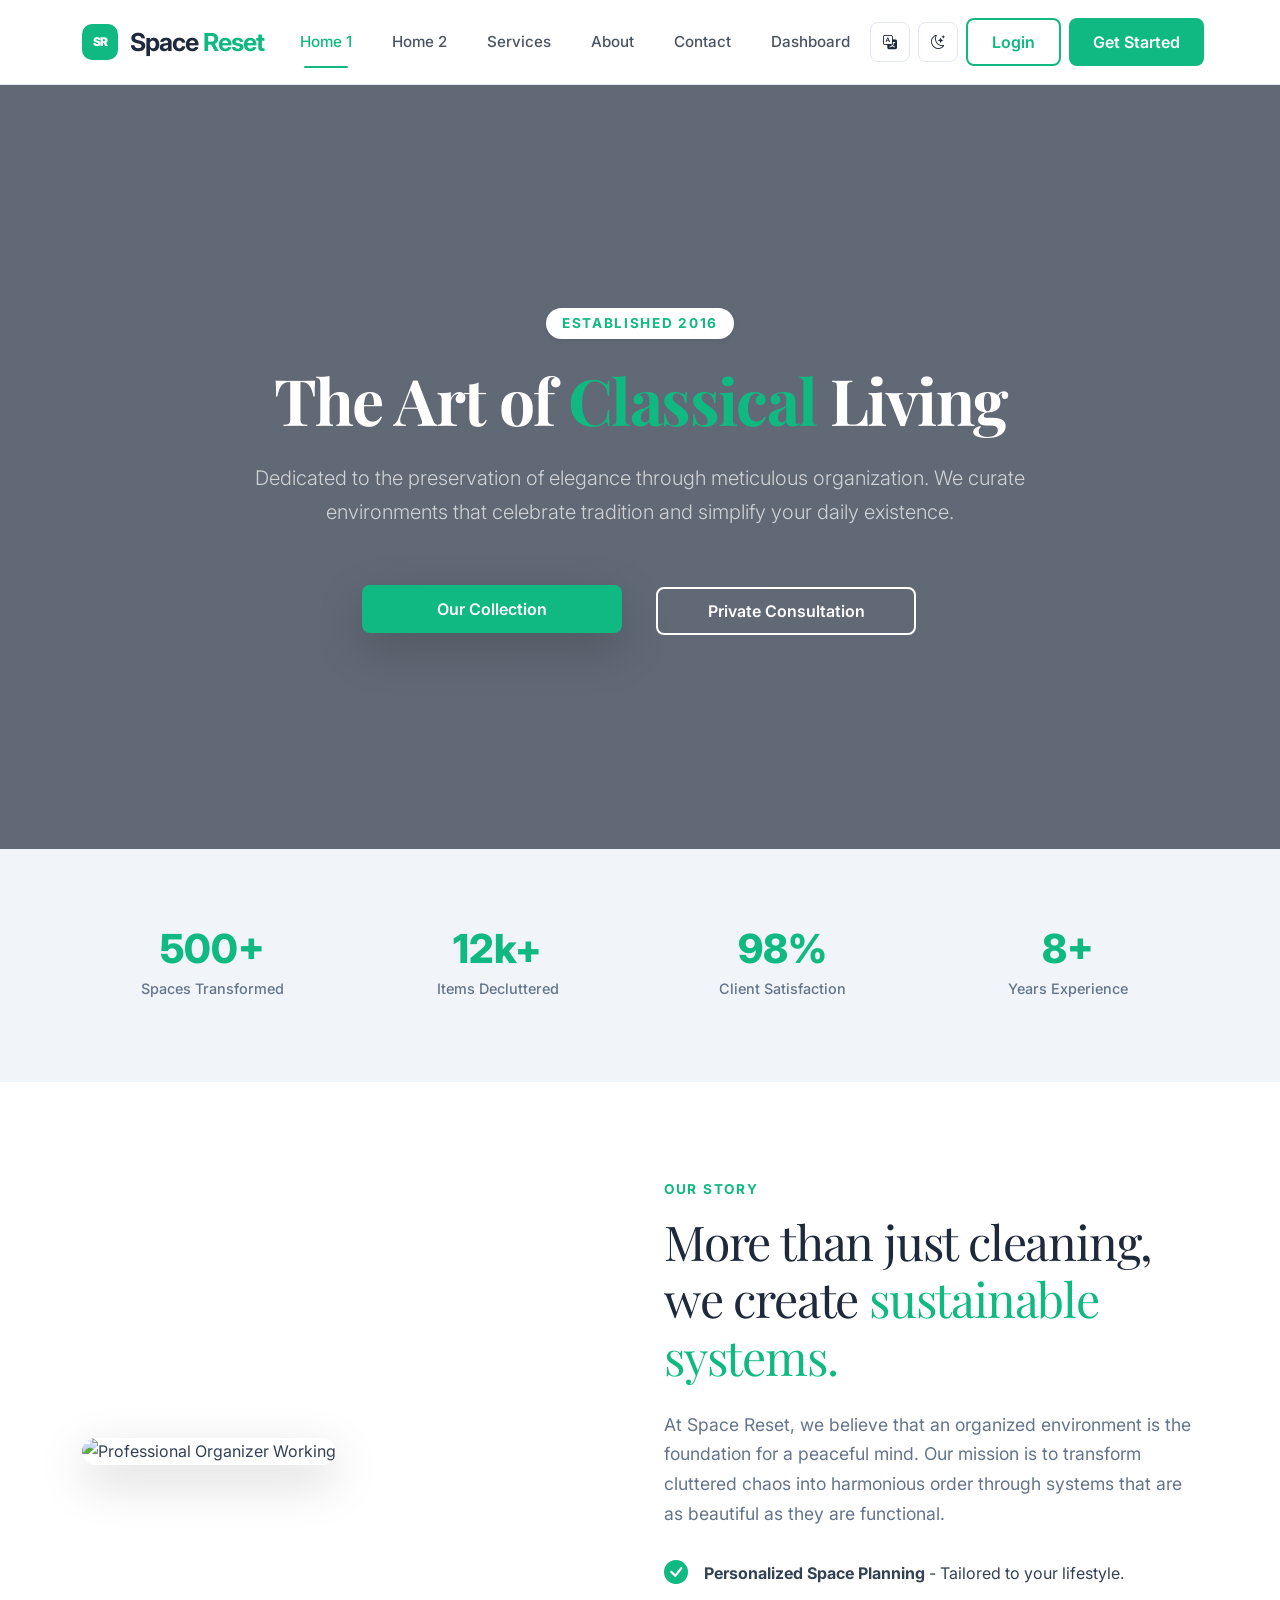
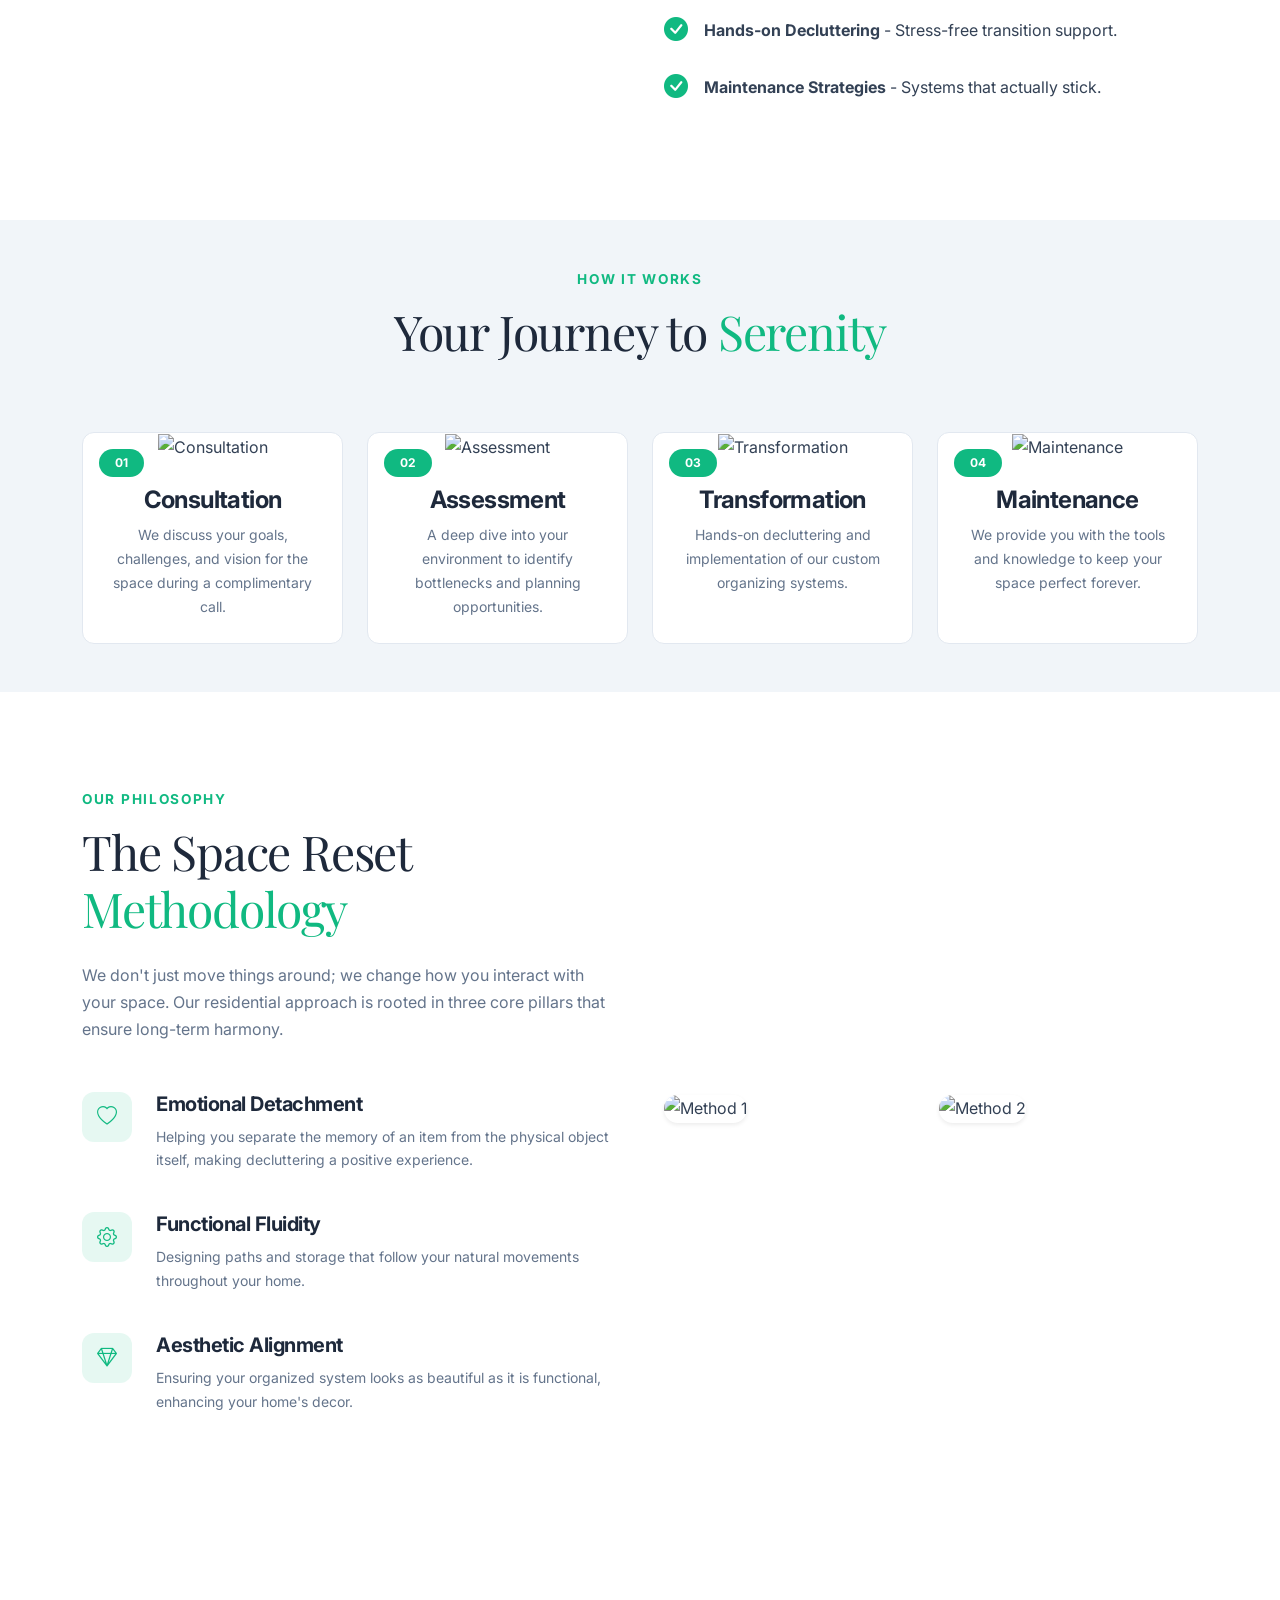
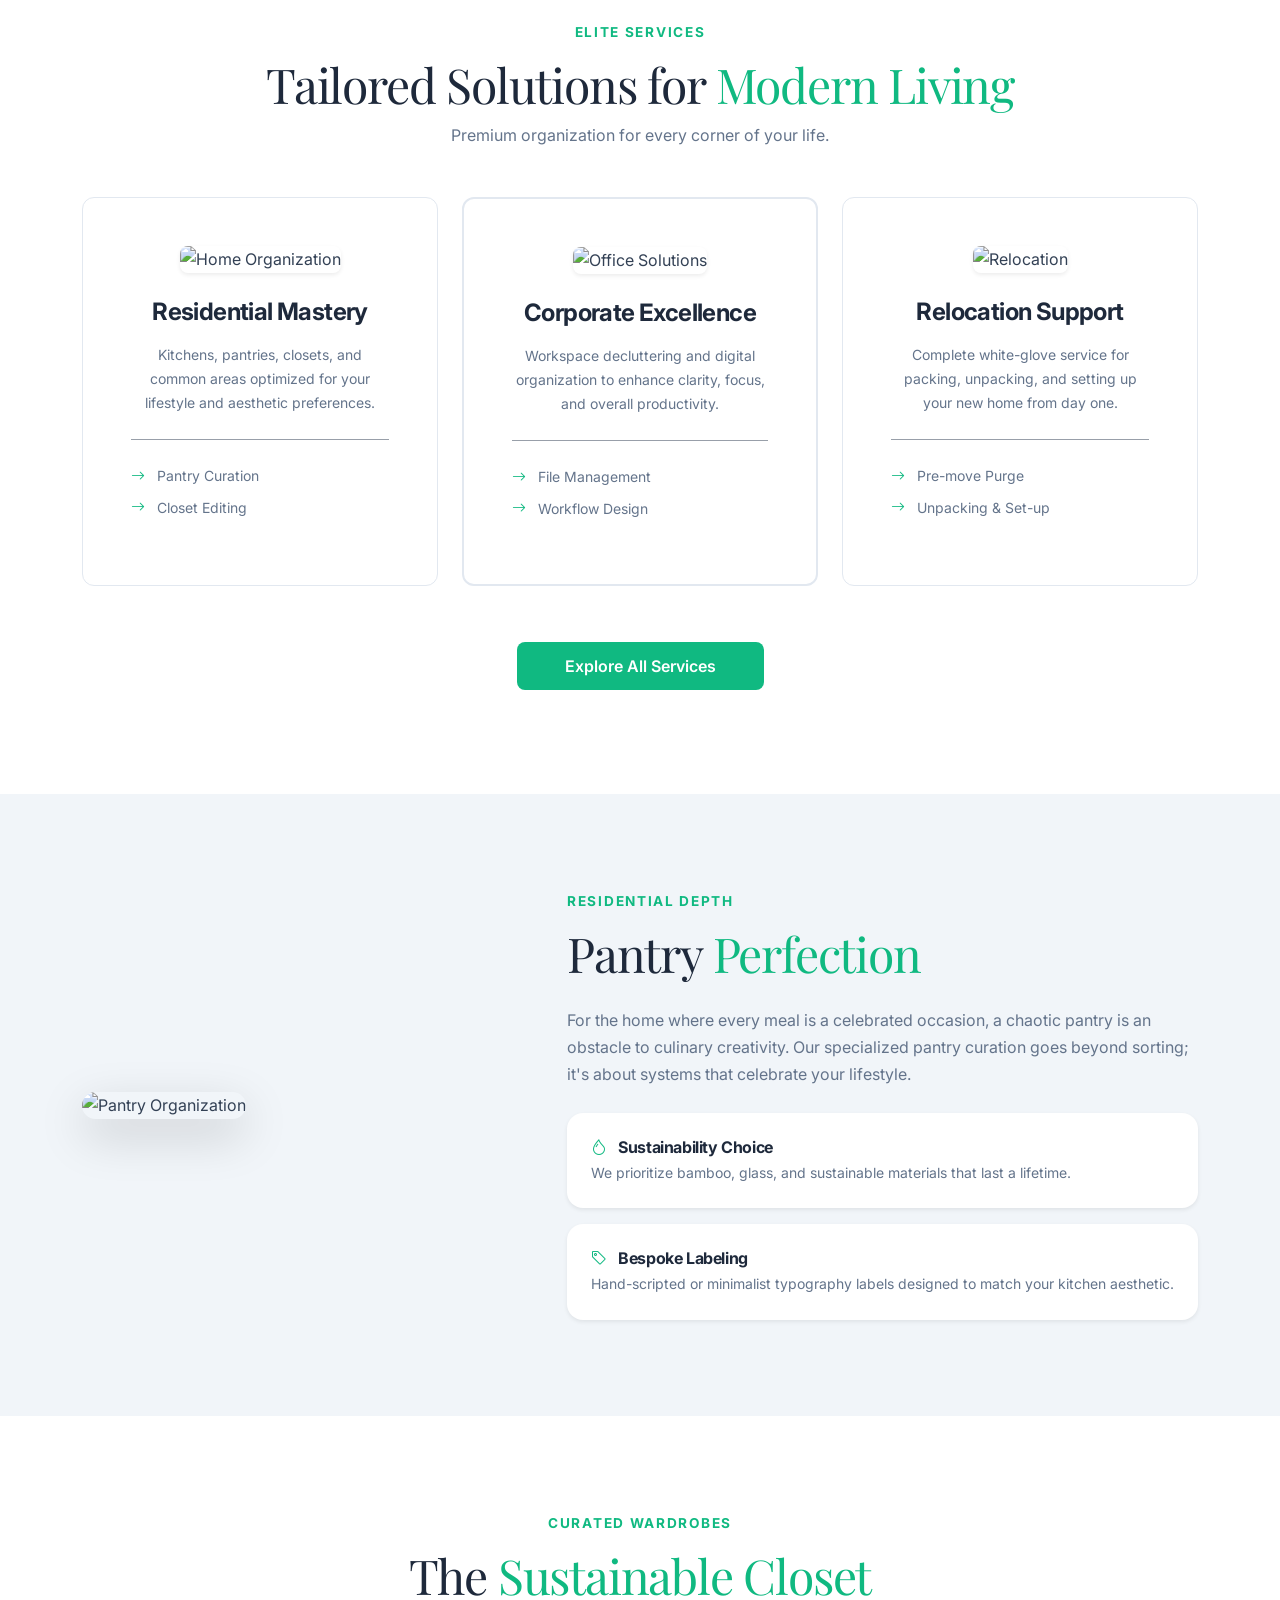
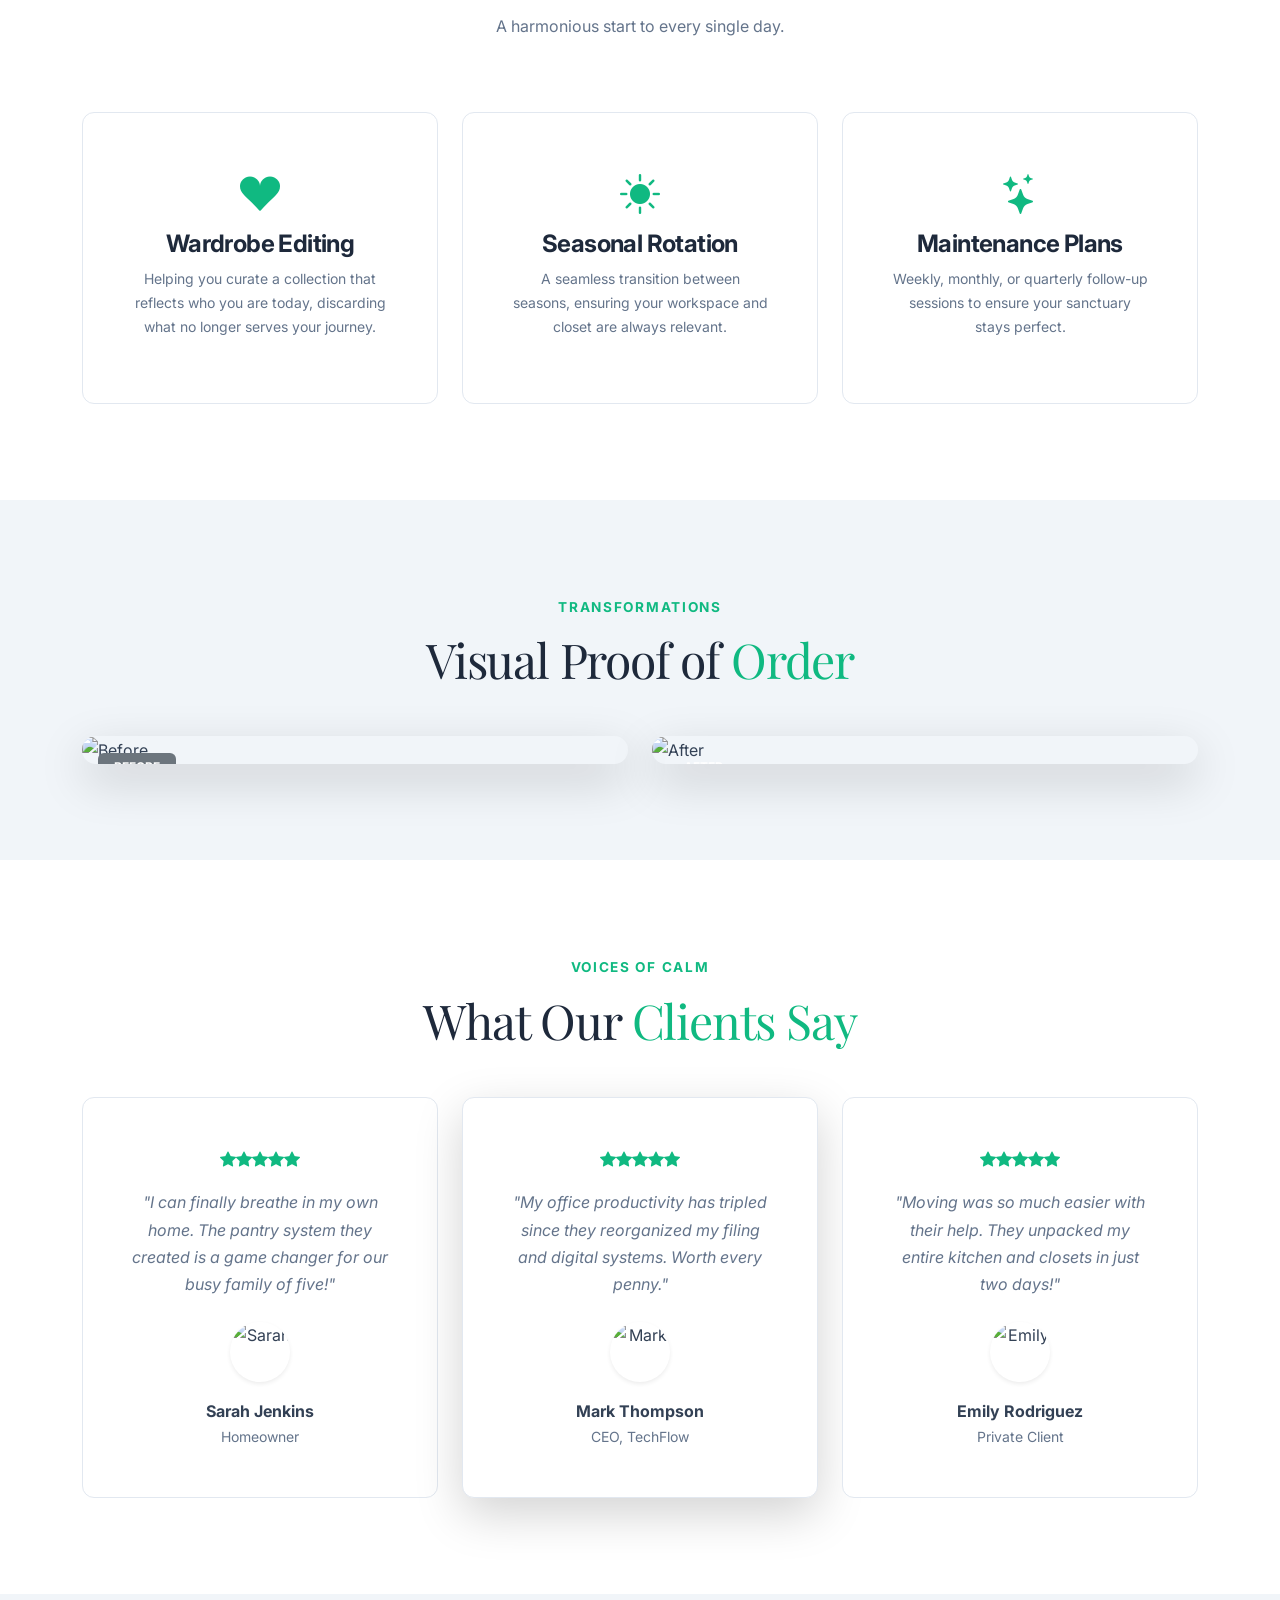
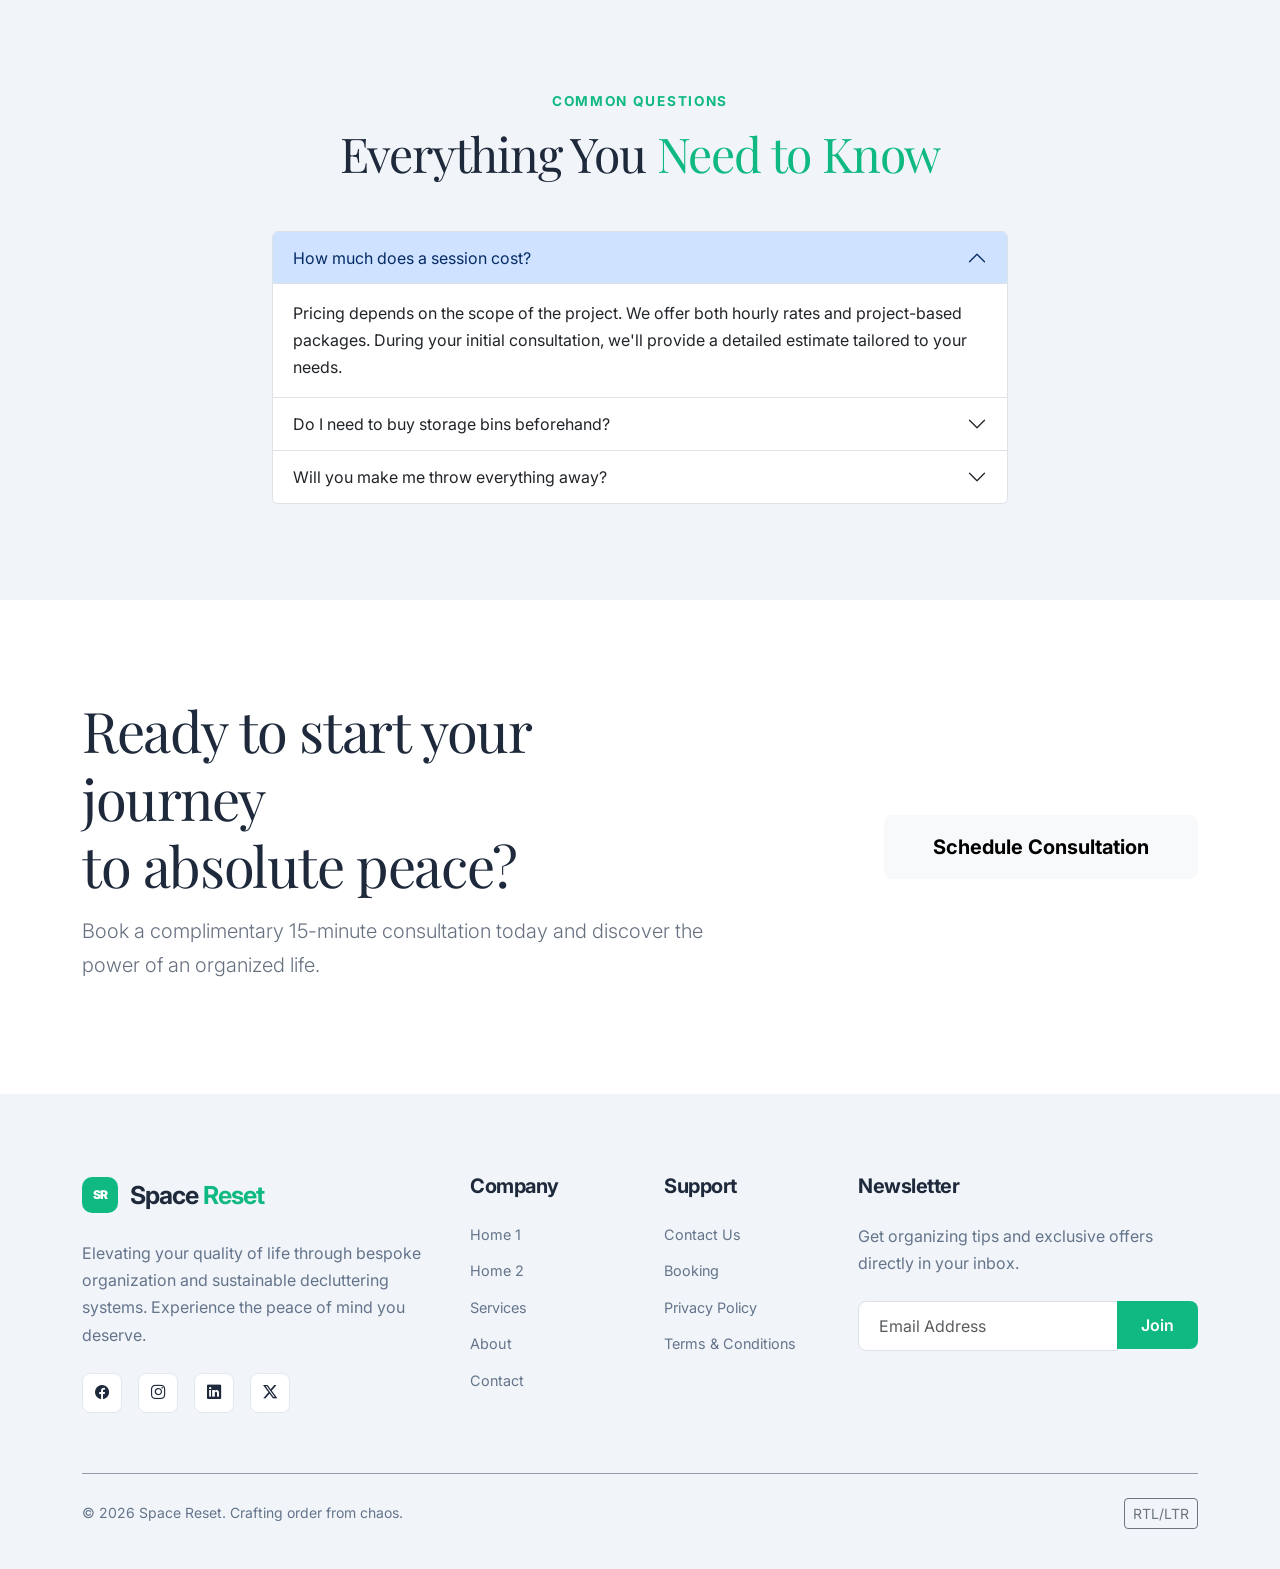
==== commit 55baa3a8: "Fix navbar alignment in mobile/tab view, fix Home 1 visibility in hamburger menu, and add hero backg" ====
--- a/index.html
+++ b/index.html
@@ -28,12 +28,14 @@
                         class="text-accent">Reset</span></span>
             </a>
 
-            <div class="d-flex align-items-center d-lg-none gap-2">
+            <div class="d-flex align-items-center d-lg-none gap-1 order-lg-last">
+                <button class="btn btn-sm rtl-toggle" onclick="toggleRTL()" title="Toggle RTL">
+                    <i class="bi bi-translate"></i>
+                </button>
                 <button class="btn btn-sm btn-outline-secondary" id="themeToggleMobile">
                     <i class="bi bi-moon-stars"></i>
                 </button>
-                <button class="navbar-toggler" type="button" data-bs-toggle="offcanvas"
-                    data-bs-target="#offcanvasNavbar">
+                <button class="navbar-toggler border-0 ms-1 shadow-none" type="button" data-bs-toggle="offcanvas" data-bs-target="#offcanvasNavbar" aria-controls="offcanvasNavbar">
                     <span class="navbar-toggler-icon"></span>
                 </button>
             </div>
@@ -62,23 +64,25 @@
     </nav>
 
     <!-- Mobile Offcanvas -->
-    <div class="offcanvas offcanvas-start" tabindex="-1" id="offcanvasNavbar">
-        <div class="offcanvas-header">
-            <h5 class="offcanvas-title">Menu</h5>
-            <button type="button" class="btn-close" data-bs-dismiss="offcanvas"></button>
+    <div class="offcanvas offcanvas-start" tabindex="-1" id="offcanvasNavbar" aria-labelledby="offcanvasNavbarLabel">
+        <div class="offcanvas-header border-bottom">
+            <h5 class="offcanvas-title fw-bold" id="offcanvasNavbarLabel">
+                <span class="brand-logo">SR</span> Space Reset
+            </h5>
+            <button type="button" class="btn-close shadow-none" data-bs-dismiss="offcanvas" aria-label="Close"></button>
         </div>
         <div class="offcanvas-body">
-            <ul class="navbar-nav justify-content-end flex-grow-1 pe-3">
-                <li class="nav-item"><a class="nav-link active" href="index.html">Home 1</a></li>
-                <li class="nav-item"><a class="nav-link" href="index2.html">Home 2</a></li>
-                <li class="nav-item"><a class="nav-link" href="services.html">Services</a></li>
-                <li class="nav-item"><a class="nav-link" href="about.html">About</a></li>
-                <li class="nav-item"><a class="nav-link" href="contact.html">Contact</a></li>
-                <li class="nav-item"><a class="nav-link" href="dashboard.html">Dashboard</a></li>
+            <ul class="navbar-nav justify-content-end flex-grow-1">
+                <li class="nav-item mb-2"><a class="nav-link px-3 py-2 rounded active" href="index.html">Home 1</a></li>
+                <li class="nav-item mb-2"><a class="nav-link px-3 py-2 rounded" href="index2.html">Home 2</a></li>
+                <li class="nav-item mb-2"><a class="nav-link px-3 py-2 rounded" href="services.html">Services</a></li>
+                <li class="nav-item mb-2"><a class="nav-link px-3 py-2 rounded" href="about.html">About</a></li>
+                <li class="nav-item mb-2"><a class="nav-link px-3 py-2 rounded" href="contact.html">Contact</a></li>
+                <li class="nav-item mb-2"><a class="nav-link px-3 py-2 rounded" href="dashboard.html">Dashboard</a></li>
             </ul>
             <div class="mt-4 d-grid gap-2">
-                <a href="login.html" class="btn btn-primary-brand">Login</a>
-                <a href="signup.html" class="btn btn-secondary-brand">Signup</a>
+                <a href="login.html" class="btn btn-secondary-brand">Login</a>
+                <a href="signup.html" class="btn btn-primary-brand">Join Now</a>
             </div>
         </div>
     </div>
@@ -434,7 +438,7 @@
             <div class="row g-4">
                 <div class="col-md-6 reveal">
                     <div class="rounded-4 overflow-hidden shadow-lg position-relative">
-                        <img src="https://images.unsplash.com/photo-1584622781561-39209587428c?fm=jpg&fit=crop&q=80&w=800"
+                        <img src="https://images.unsplash.com/photo-1583847268964-b28dc8f51f92?auto=format&fit=crop&q=80&w=800"
                             class="img-fluid w-100" alt="Before" style="height: 400px; object-fit: cover;">
                         <div class="position-absolute top-0 start-0 m-3">
                             <span class="badge bg-secondary px-3 py-2">BEFORE</span>
@@ -443,7 +447,7 @@
                 </div>
                 <div class="col-md-6 reveal">
                     <div class="rounded-4 overflow-hidden shadow-lg position-relative">
-                        <img src="https://images.unsplash.com/photo-1524758631624-e2822e304c36?fm=jpg&fit=crop&q=80&w=800"
+                        <img src="https://images.unsplash.com/photo-1522708323590-d24dbb6b0267?auto=format&fit=crop&q=80&w=800"
                             class="img-fluid w-100" alt="After" style="height: 400px; object-fit: cover;">
                         <div class="position-absolute top-0 start-0 m-3">
                             <span class="badge bg-accent px-3 py-2">AFTER</span>
--- a/assets/css/style.css
+++ b/assets/css/style.css
@@ -172,9 +172,19 @@
 
 /* Offcanvas */
 [data-theme="dark"] .offcanvas { background-color: var(--bg-main); color: var(--text-main); }
-[data-theme="dark"] .offcanvas .nav-link,
-[data-theme="dark"] .offcanvas .offcanvas-title { color: var(--text-main) !important; }
-[data-theme="dark"] .btn-close { filter: invert(1); }
+.offcanvas .nav-link { 
+    color: var(--text-main) !important; 
+    padding: 12px 20px;
+    margin: 4px 0;
+    font-size: 1.1rem;
+    font-weight: 600;
+}
+.offcanvas .nav-link.active {
+    background-color: var(--secondary);
+    color: #fff !important;
+}
+.offcanvas .btn-close { filter: invert(0.5); }
+[data-theme="dark"] .offcanvas .btn-close { filter: invert(1); }
 
 /* Dashboard specific */
 [data-theme="dark"] .main-content { background-color: var(--bg-alt); }
@@ -208,6 +218,7 @@
     display: inline-flex;
     align-items: center;
     justify-content: center;
+    white-space: nowrap;
 }
 .btn-primary-brand:hover { background-color: var(--secondary-hover); transform: translateY(-1px); box-shadow: 0 4px 12px rgba(16,185,129,0.3); }
 
@@ -223,6 +234,7 @@
     display: inline-flex;
     align-items: center;
     justify-content: center;
+    white-space: nowrap;
 }
 .btn-secondary-brand:hover { background-color: var(--secondary); color: #fff !important; border-color: var(--secondary); }
 
@@ -261,6 +273,19 @@
     width: 100%;
     top: 0;
     z-index: 1100;
+}
+.navbar .container {
+    position: relative;
+    display: flex;
+    align-items: center;
+}
+@media (min-width: 992px) {
+    .navbar-collapse .d-flex {
+        margin-left: auto;
+    }
+    .navbar .navbar-nav {
+        margin: 0 auto;
+    }
 }
 .navbar + section { margin-top: 0; }
 
@@ -273,6 +298,7 @@
     gap: 12px !important;
     letter-spacing: -0.04em !important;
     text-decoration: none !important;
+    white-space: nowrap;
 }
 
 [data-theme="dark"] .navbar-brand { color: var(--text-main) !important; }
@@ -300,6 +326,7 @@
     position: relative;
     opacity: 0.8;
     font-size: 0.95rem;
+    white-space: nowrap;
 }
 .nav-link:hover, .nav-link.active { opacity: 1; color: var(--secondary) !important; }
 .nav-link.active::after {
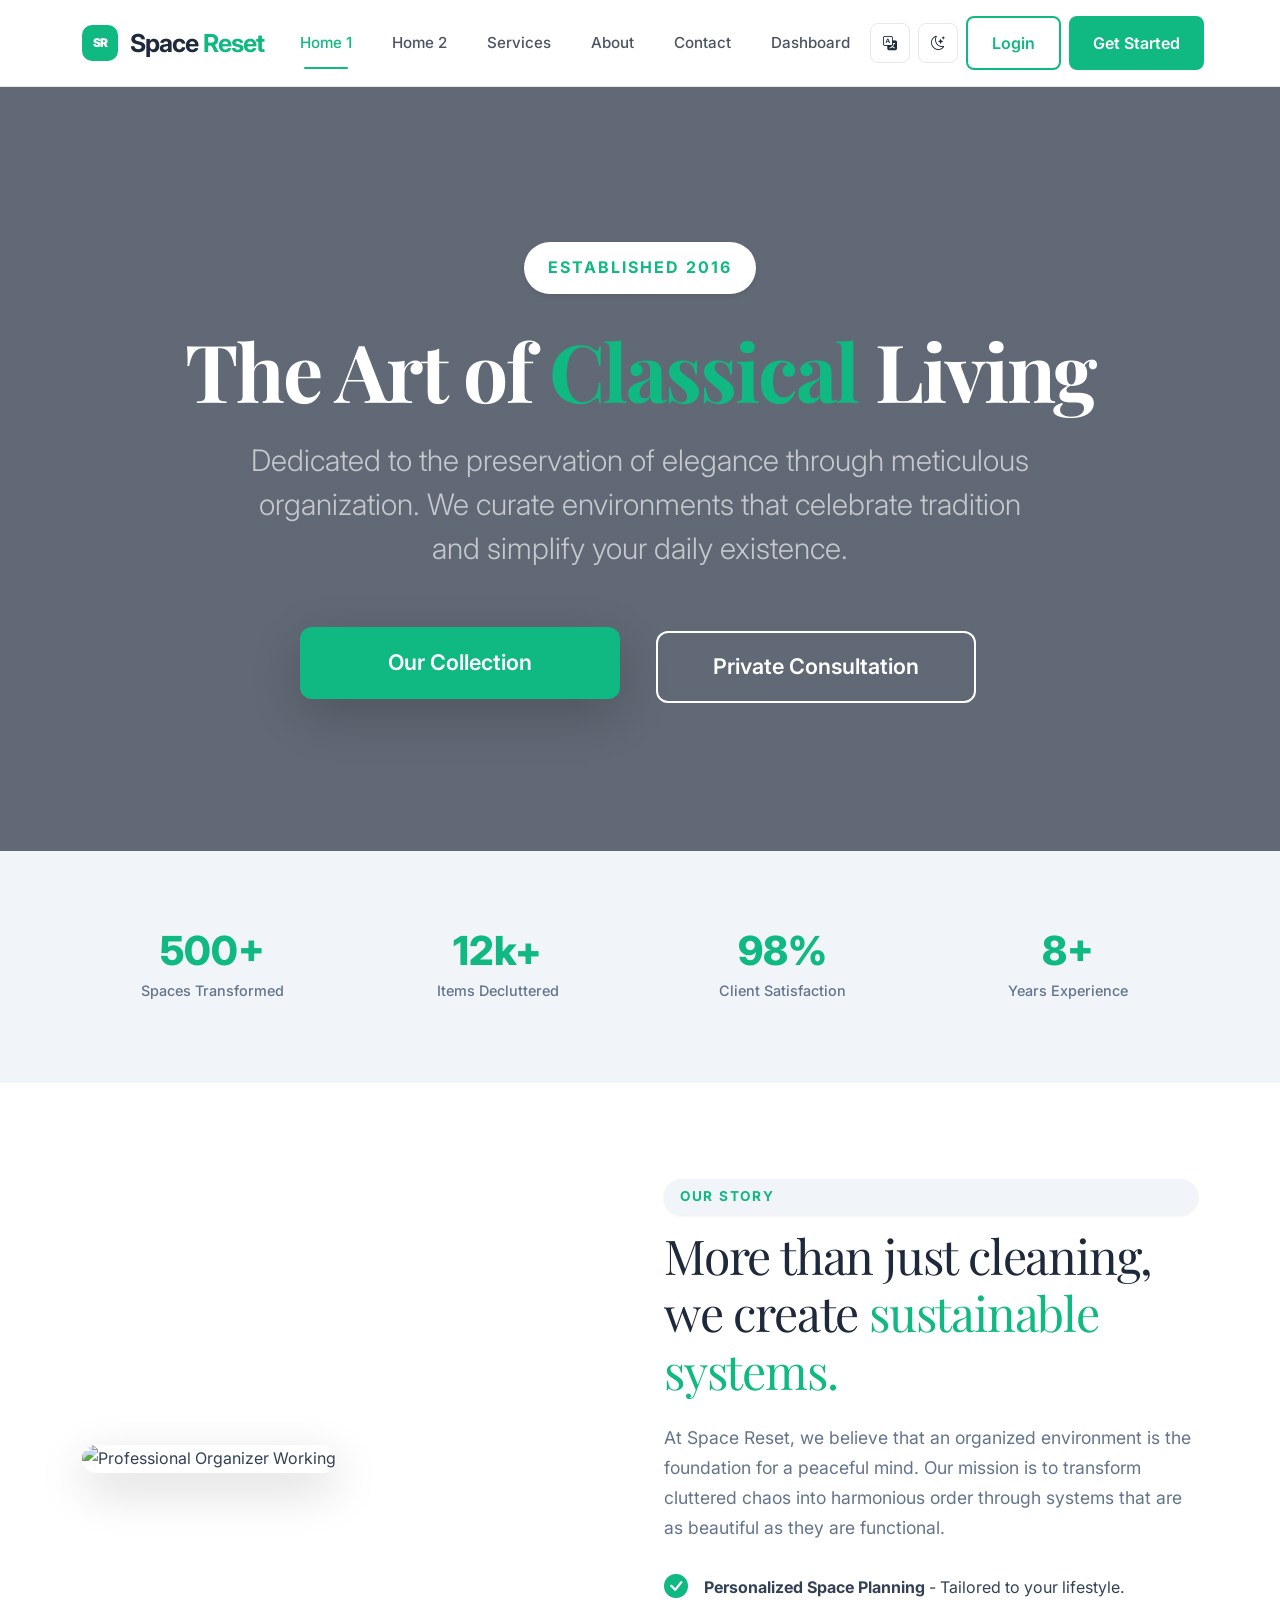
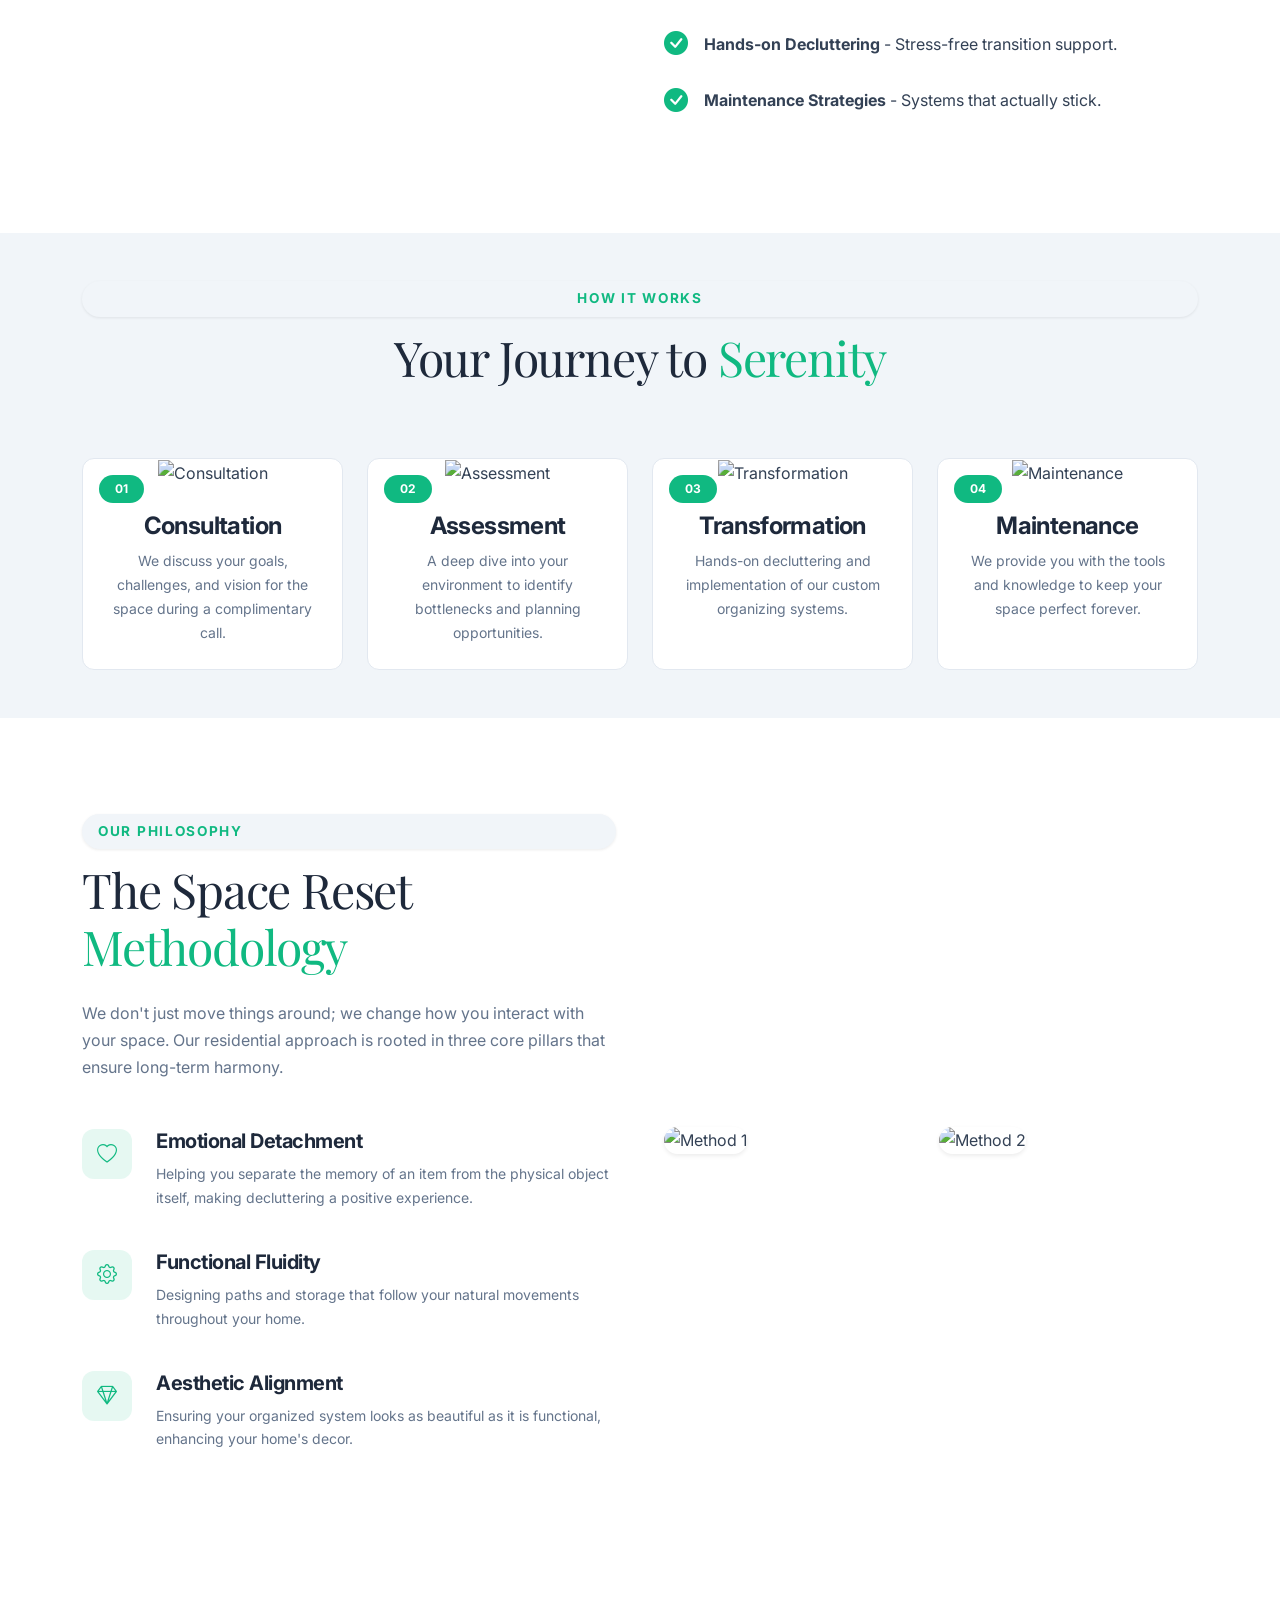
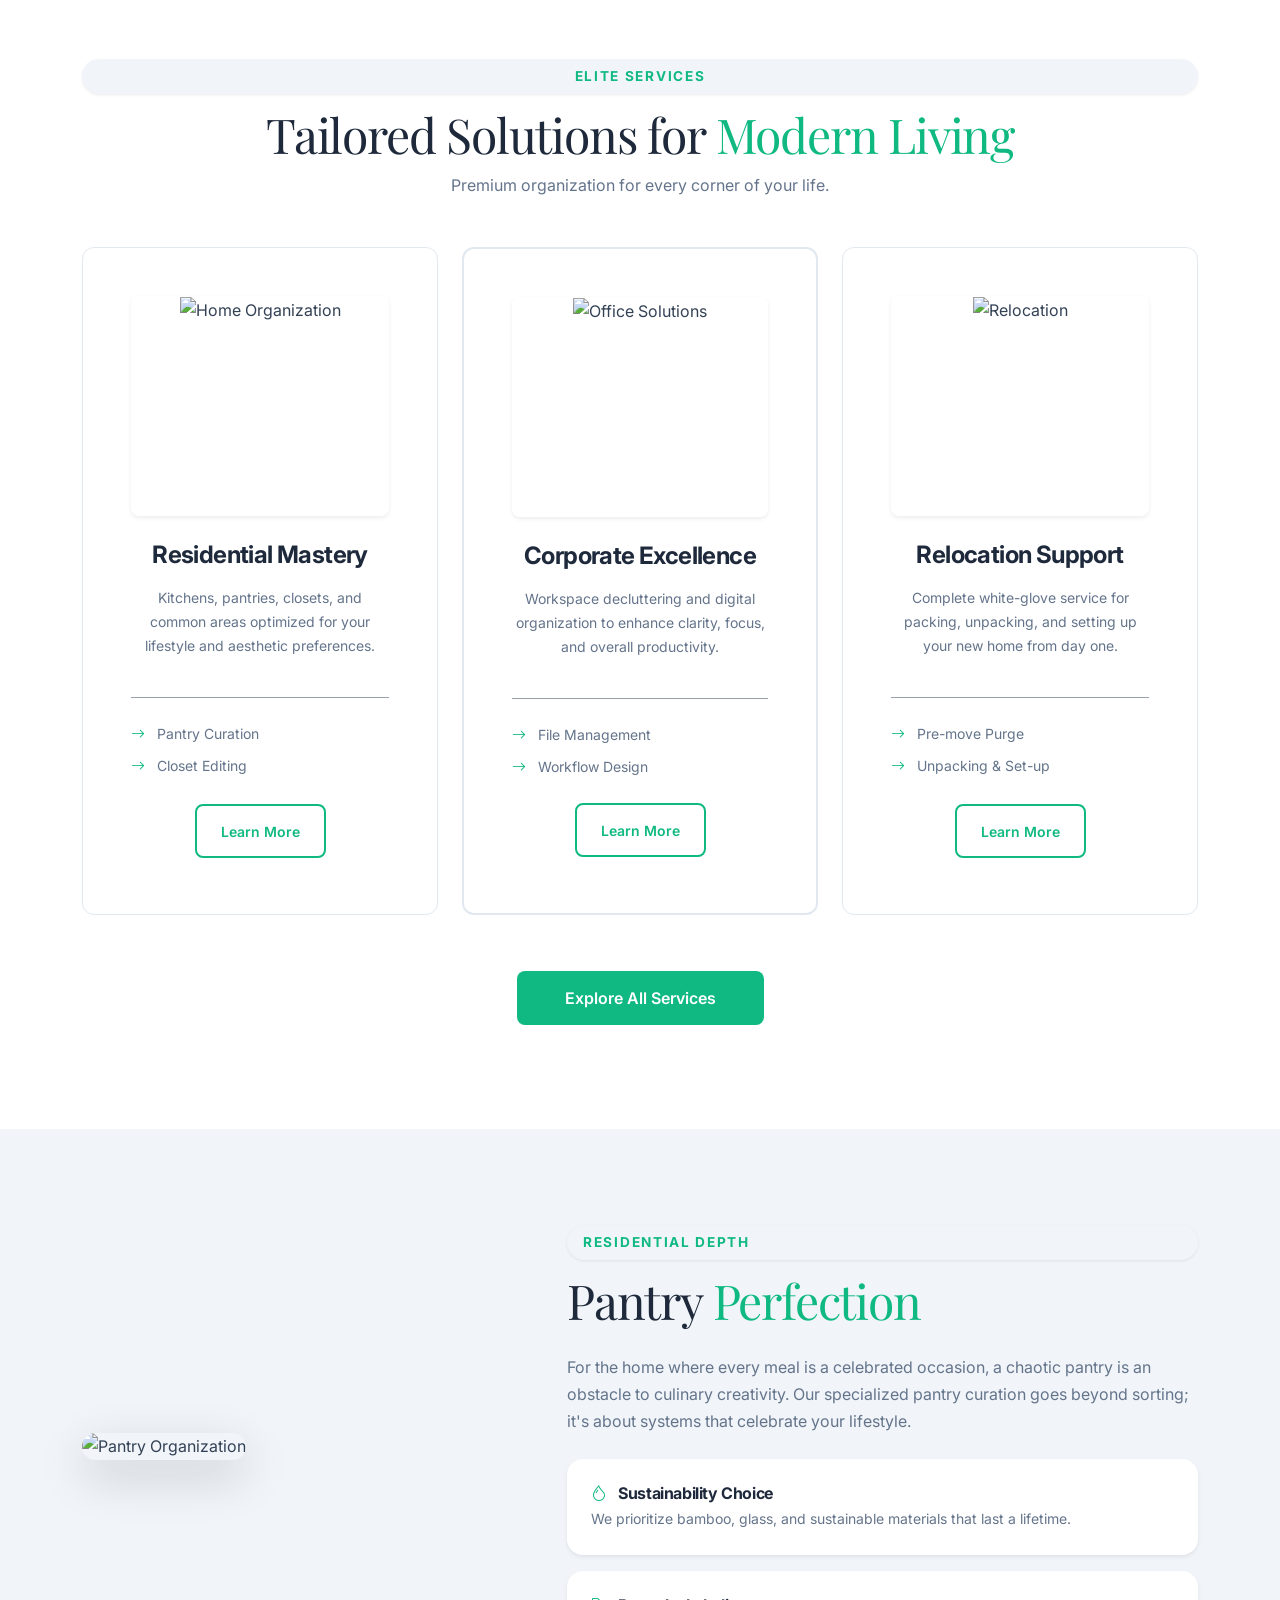
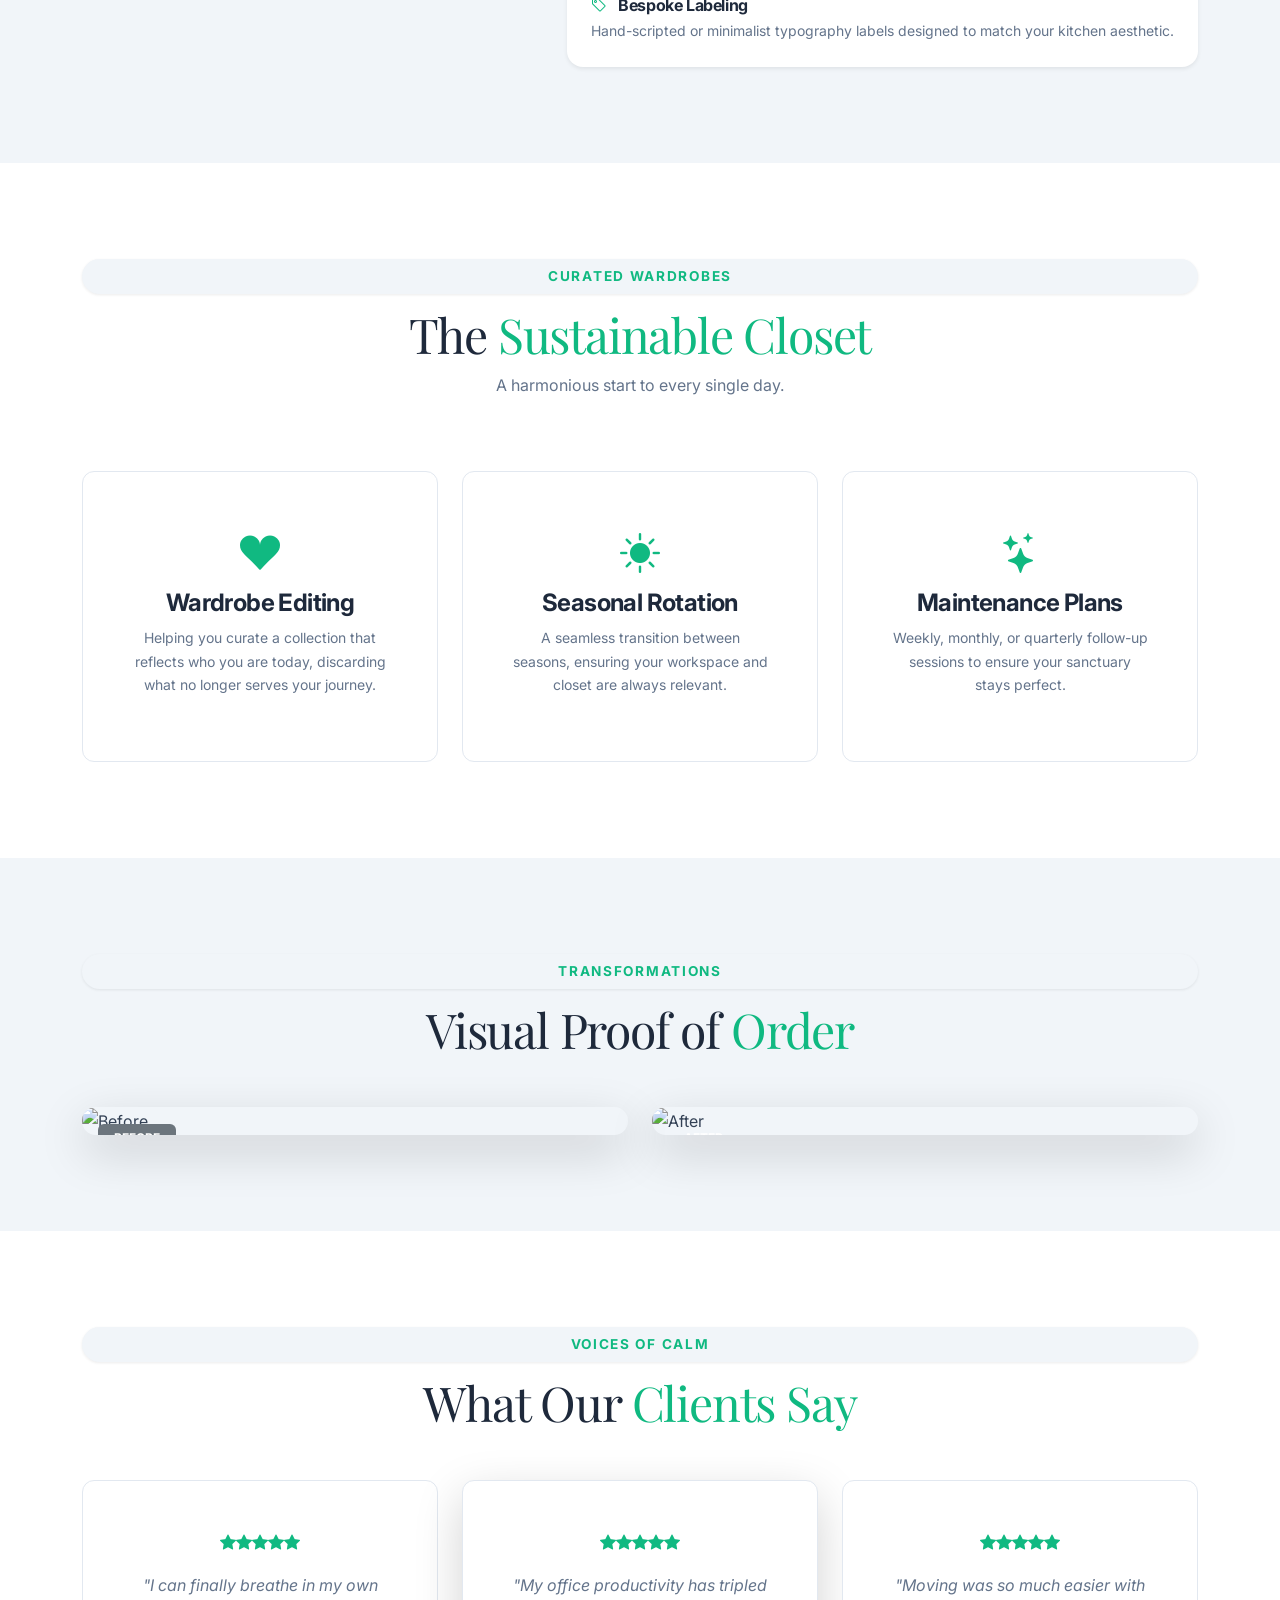
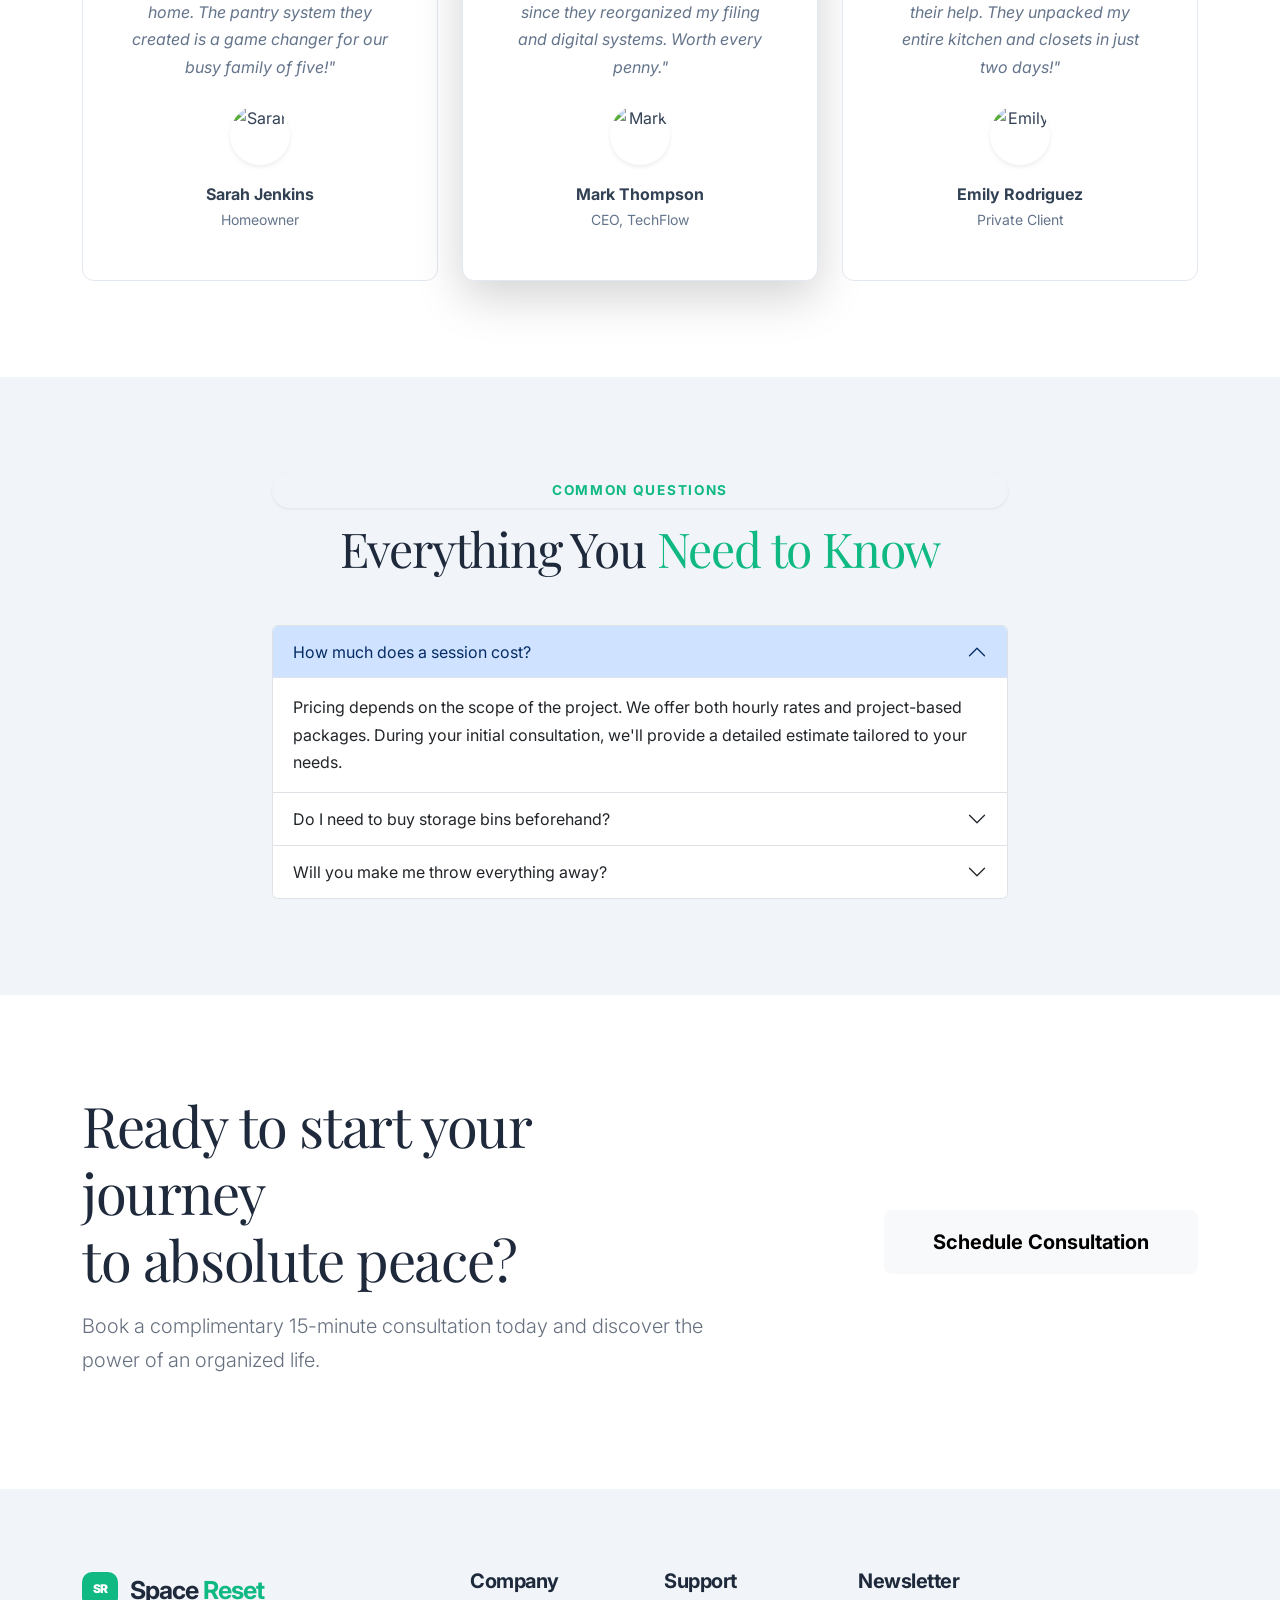
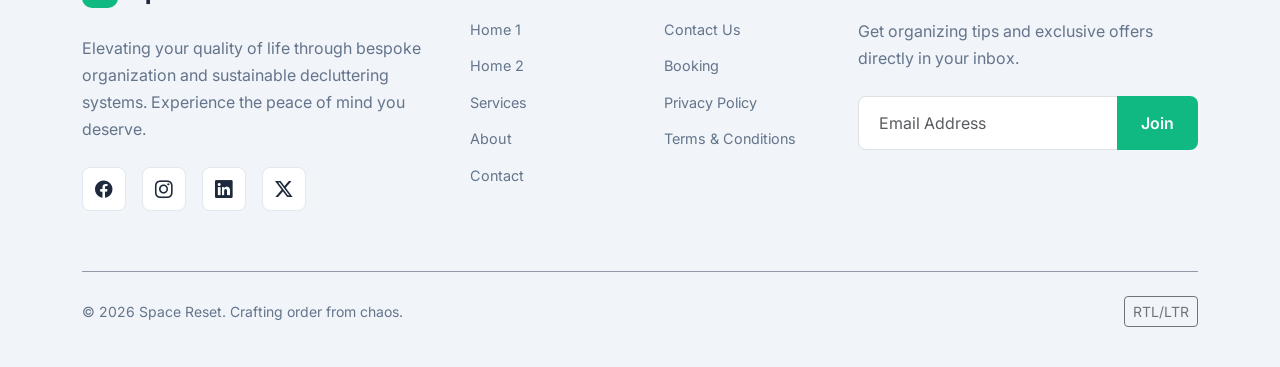
==== commit 86c9b6ed: "Complete Dashboard Redesign, Authentication UI Synchronized, and RTL Responsive Fixes" ====
--- a/index.html
+++ b/index.html
@@ -303,50 +303,56 @@
                         class="text-accent">Modern Living</span></h2>
                 <p class="text-muted">Premium organization for every corner of your life.</p>
             </div>
-            <div class="row g-4 text-center">
-                <div class="col-md-4 reveal">
-                    <div class="card-premium h-100 p-4 p-md-5">
-                        <img src="https://images.unsplash.com/photo-1556911220-e15b29be8c8f?fm=jpg&fit=crop&q=80&w=800"
-                            alt="Home Organization" class="img-fluid rounded-3 mb-4 shadow-sm"
-                            style="height: 200px; object-fit: cover; width: 100%;">
+            <div class="row g-4 text-center justify-content-center">
+                <div class="col-lg-4 col-md-6 col-sm-12 reveal">
+                    <div class="card-premium h-100 p-4 p-md-5 d-flex flex-column">
+                        <div class="overflow-hidden rounded-3 mb-4 shadow-sm" style="height: 220px;">
+                            <img src="https://images.unsplash.com/photo-1556911220-e15b29be8c8f?fm=jpg&fit=crop&q=80&w=800"
+                                alt="Home Organization" class="img-fluid w-100 h-100" style="object-fit: cover;">
+                        </div>
                         <h4 class="fw-bold mb-3">Residential Mastery</h4>
                         <p class="text-muted small">Kitchens, pantries, closets, and common areas optimized for your
                             lifestyle and aesthetic preferences.</p>
                         <hr class="my-4 opacity-50">
-                        <ul class="list-unstyled small text-muted d-grid gap-2 text-start">
+                        <ul class="list-unstyled small text-muted d-grid gap-2 text-start mb-4">
                             <li><i class="bi bi-arrow-right text-accent me-2"></i> Pantry Curation</li>
                             <li><i class="bi bi-arrow-right text-accent me-2"></i> Closet Editing</li>
                         </ul>
-                    </div>
-                </div>
-                <div class="col-md-4 reveal">
-                    <div class="card-premium h-100 p-4 p-md-5 border-accent" style="border-width: 2px;">
-                        <img src="https://images.unsplash.com/photo-1497366216548-37526070297c?fm=jpg&fit=crop&q=80&w=800"
-                            alt="Office Solutions" class="img-fluid rounded-3 mb-4 shadow-sm"
-                            style="height: 200px; object-fit: cover; width: 100%;">
+                        <a href="services.html" class="btn btn-secondary-brand btn-sm mx-auto px-4 mt-auto">Learn More</a>
+                    </div>
+                </div>
+                <div class="col-lg-4 col-md-6 col-sm-12 reveal">
+                    <div class="card-premium h-100 p-4 p-md-5 d-flex flex-column border-accent" style="border-width: 2px;">
+                        <div class="overflow-hidden rounded-3 mb-4 shadow-sm" style="height: 220px;">
+                            <img src="https://images.unsplash.com/photo-1497366216548-37526070297c?fm=jpg&fit=crop&q=80&w=800"
+                                alt="Office Solutions" class="img-fluid w-100 h-100" style="object-fit: cover;">
+                        </div>
                         <h4 class="fw-bold mb-3">Corporate Excellence</h4>
                         <p class="text-muted small">Workspace decluttering and digital organization to enhance clarity,
                             focus, and overall productivity.</p>
                         <hr class="my-4 opacity-50">
-                        <ul class="list-unstyled small text-muted d-grid gap-2 text-start">
+                        <ul class="list-unstyled small text-muted d-grid gap-2 text-start mb-4">
                             <li><i class="bi bi-arrow-right text-accent me-2"></i> File Management</li>
                             <li><i class="bi bi-arrow-right text-accent me-2"></i> Workflow Design</li>
                         </ul>
-                    </div>
-                </div>
-                <div class="col-md-4 reveal">
-                    <div class="card-premium h-100 p-4 p-md-5">
-                        <img src="https://images.unsplash.com/photo-1527515637462-cff94eecc1ac?fm=jpg&fit=crop&q=80&w=800"
-                            alt="Relocation" class="img-fluid rounded-3 mb-4 shadow-sm"
-                            style="height: 200px; object-fit: cover; width: 100%;">
+                        <a href="services.html" class="btn btn-secondary-brand btn-sm mx-auto px-4 mt-auto">Learn More</a>
+                    </div>
+                </div>
+                <div class="col-lg-4 col-md-6 col-sm-12 reveal">
+                    <div class="card-premium h-100 p-4 p-md-5 d-flex flex-column">
+                        <div class="overflow-hidden rounded-3 mb-4 shadow-sm" style="height: 220px;">
+                            <img src="https://images.unsplash.com/photo-1527515637462-cff94eecc1ac?fm=jpg&fit=crop&q=80&w=800"
+                                alt="Relocation" class="img-fluid w-100 h-100" style="object-fit: cover;">
+                        </div>
                         <h4 class="fw-bold mb-3">Relocation Support</h4>
                         <p class="text-muted small">Complete white-glove service for packing, unpacking, and setting up
                             your new home from day one.</p>
                         <hr class="my-4 opacity-50">
-                        <ul class="list-unstyled small text-muted d-grid gap-2 text-start">
+                        <ul class="list-unstyled small text-muted d-grid gap-2 text-start mb-4">
                             <li><i class="bi bi-arrow-right text-accent me-2"></i> Pre-move Purge</li>
                             <li><i class="bi bi-arrow-right text-accent me-2"></i> Unpacking & Set-up</li>
                         </ul>
+                        <a href="services.html" class="btn btn-secondary-brand btn-sm mx-auto px-4 mt-auto">Learn More</a>
                     </div>
                 </div>
             </div>
--- a/assets/css/style.css
+++ b/assets/css/style.css
@@ -22,7 +22,7 @@
     --radius-sm:      8px;
     --radius-md:      12px;
     --radius-lg:      16px;
-    --btn-height:     48px;
+    --btn-height:     54px;
     --icon-size:      40px;
 }
 
@@ -186,6 +186,24 @@
 .offcanvas .btn-close { filter: invert(0.5); }
 [data-theme="dark"] .offcanvas .btn-close { filter: invert(1); }
 
+/* Hamburger Menu Visibility */
+.navbar-toggler-icon {
+    filter: none;
+    transition: var(--transition);
+}
+[data-theme="dark"] .navbar-toggler-icon {
+    filter: invert(1) brightness(2);
+}
+.navbar-toggler {
+    padding: 8px;
+    border-radius: 8px;
+    transition: var(--transition);
+}
+.navbar-toggler:active, .navbar-toggler:focus {
+    box-shadow: none;
+    background-color: rgba(16,185,129,0.1);
+}
+
 /* Dashboard specific */
 [data-theme="dark"] .main-content { background-color: var(--bg-alt); }
 [data-theme="dark"] .navbar-dashboard { background-color: var(--glass-bg) !important; border-color: var(--glass-border); }
@@ -260,6 +278,23 @@
 
 /* ── 5. UTILITY ──────────────────────────────────────────────── */
 .text-accent { color: var(--secondary) !important; }
+
+.section-tag {
+    background-color: var(--bg-alt);
+    color: var(--secondary);
+    font-size: 0.8rem;
+    font-weight: 700;
+    letter-spacing: 2px;
+    padding: 6px 16px;
+    border-radius: 50px;
+    display: inline-block;
+    box-shadow: var(--shadow-sm);
+    text-transform: uppercase;
+}
+[data-theme="dark"] .section-tag {
+    background-color: rgba(52,211,153,0.1);
+    color: var(--secondary);
+}
 .bg-alt { background-color: var(--bg-alt); }
 
 /* ── 6. NAVBAR ───────────────────────────────────────────────── */
@@ -353,15 +388,22 @@
 
 /* ── 7. HERO ─────────────────────────────────────────────────── */
 .hero { padding: 100px 0 80px; margin-top: -1px; }
-.hero h1 { font-size: 4rem; line-height: 1.15; color: #fff; margin-bottom: 24px; }
+.hero h1 { font-size: 5rem; line-height: 1.1; color: #fff; margin-bottom: 32px; font-weight: 800; }
+.hero .lead { font-size: 1.85rem !important; opacity: 0.9; line-height: 1.5; margin-bottom: 48px !important; }
+.hero .section-tag { font-size: 1rem; padding: 12px 24px !important; margin-bottom: 32px !important; }
 
 /* Keep hero buttons uniform in width */
 @media (min-width: 577px) {
     .hero .btn-primary-brand,
     .hero .btn-hero-outline,
-    .hero .btn-secondary-brand {
-        min-width: 260px;
-        margin: 10px;
+    .hero .btn-secondary-brand,
+    .hero .btn-light,
+    .hero .btn-lg {
+        min-width: 320px;
+        height: 72px;
+        margin: 12px;
+        font-size: 1.35rem;
+        border-radius: 12px;
     }
 }
 
@@ -423,7 +465,17 @@
 }
 .card-premium h4, .card-premium h5 { color: var(--text-main); }
 .card-premium p, .card-premium small { color: var(--text-muted); }
-.card-premium:hover { box-shadow: var(--shadow-md); border-color: var(--secondary); }
+.card-premium:hover { 
+    box-shadow: var(--shadow-lg); 
+    border-color: var(--secondary); 
+    transform: translateY(-8px);
+}
+.card-premium:hover img {
+    transform: scale(1.05);
+}
+.card-premium img {
+    transition: transform 0.6s cubic-bezier(0.165, 0.84, 0.44, 1);
+}
 .text-center .btn-primary-brand, .text-center .btn-secondary-brand { margin: 8px; }
 
 /* Icon box */
@@ -451,15 +503,23 @@
 footer .navbar-brand { margin-bottom: 24px; }
 
 .social-links a {
-    width: 40px; height: 40px;
-    background-color: var(--bg-main);
+    width: 44px; height: 44px;
+    background-color: var(--bg-card);
     border: 1px solid var(--glass-border);
-    color: var(--primary);
+    color: var(--text-main);
     border-radius: var(--radius-sm);
     display: flex; align-items: center; justify-content: center;
     transition: var(--transition);
-}
-.social-links a:hover { background-color: var(--secondary); color: #fff; border-color: var(--secondary); }
+    font-size: 1.1rem;
+    text-decoration: none;
+}
+.social-links a:hover { 
+    background-color: var(--secondary); 
+    color: #fff !important; 
+    border-color: var(--secondary); 
+    transform: translateY(-3px);
+    box-shadow: 0 4px 12px rgba(16,185,129,0.2);
+}
 
 /* ── 11. DASHBOARD ───────────────────────────────────────────── */
 .sidebar {
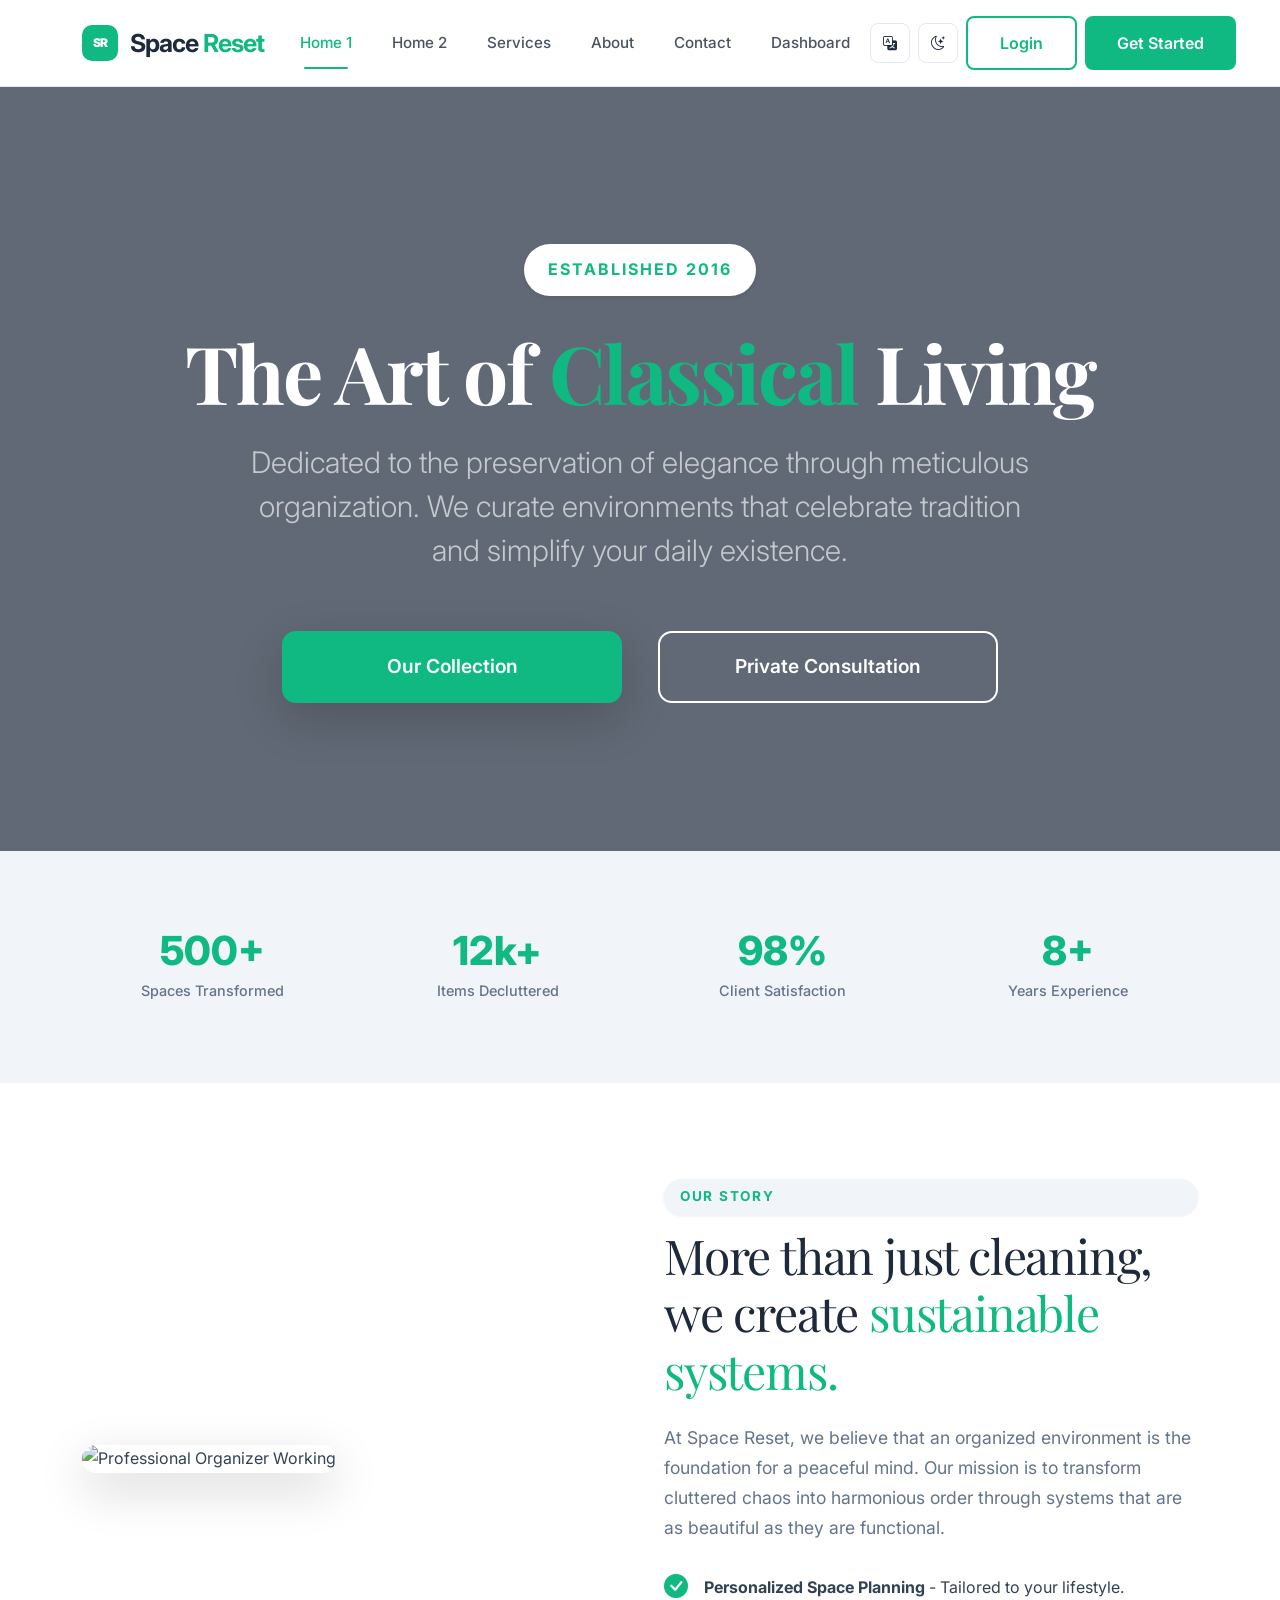
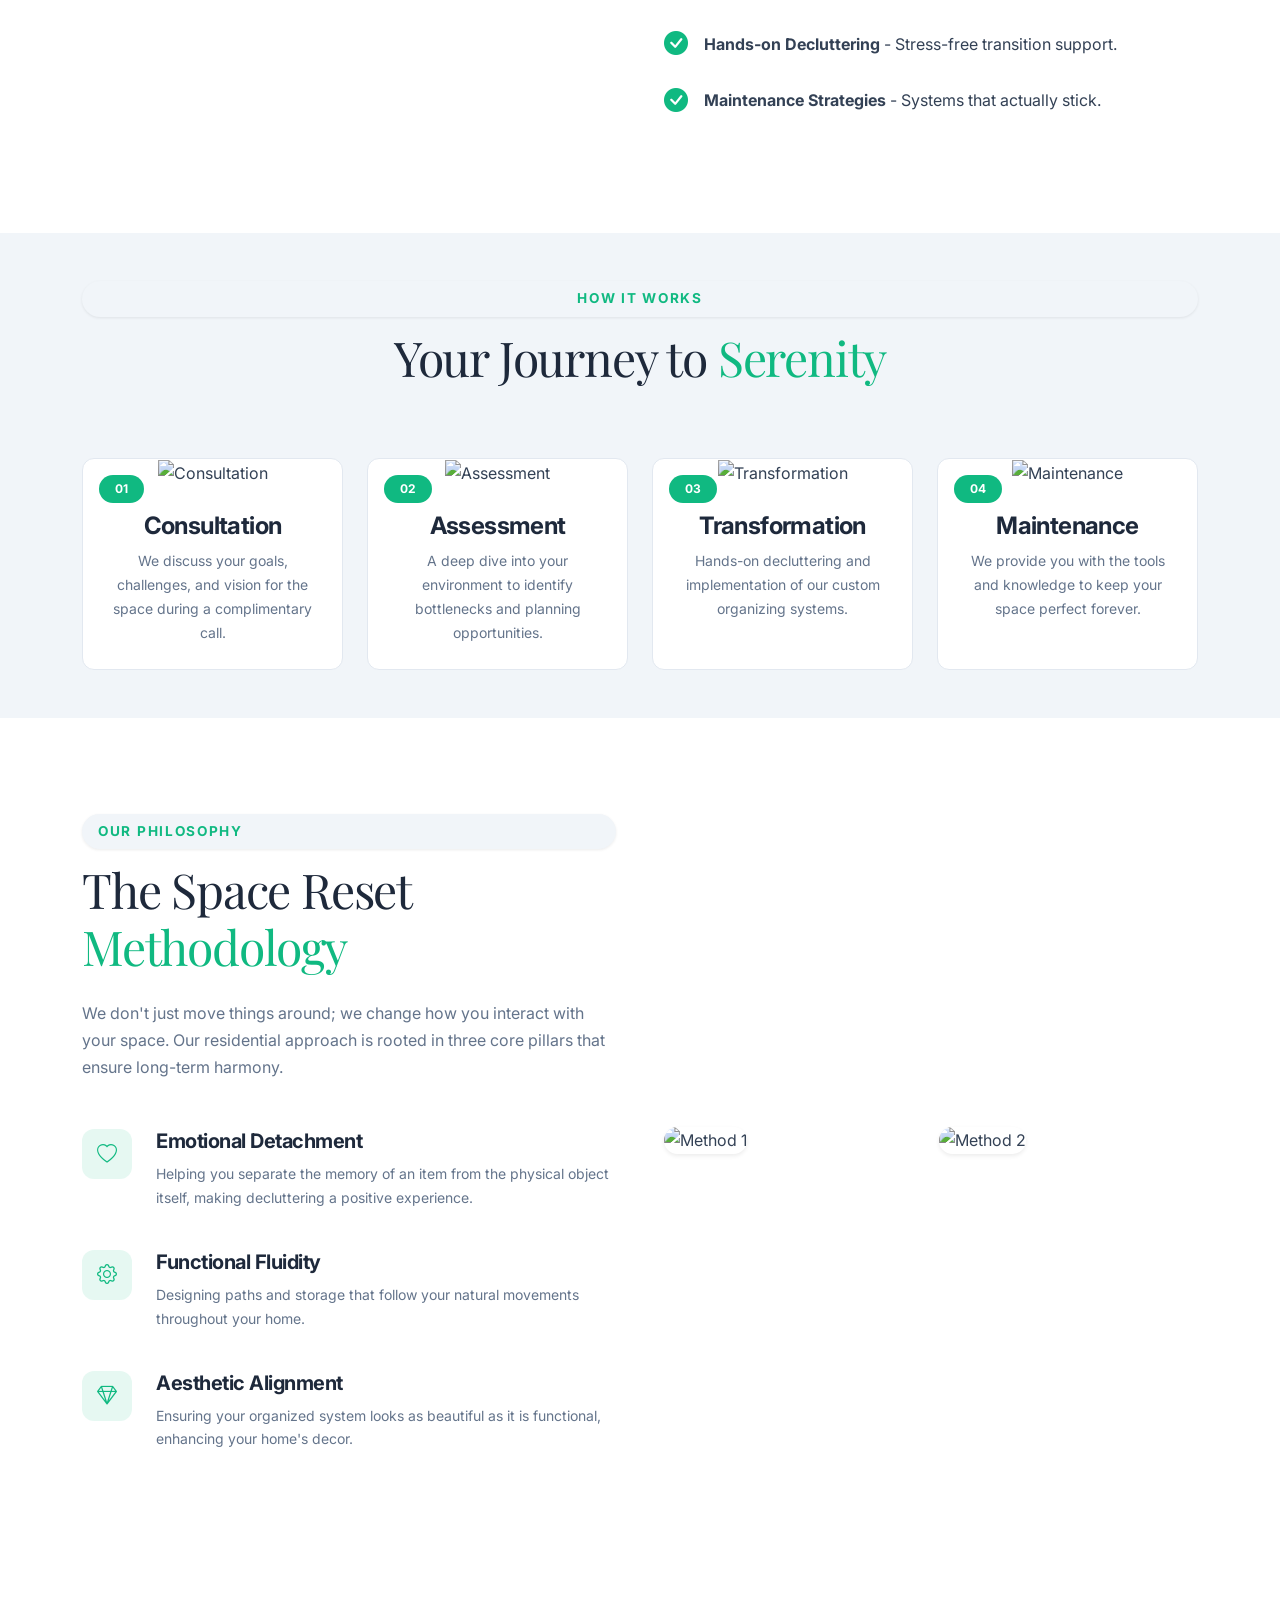
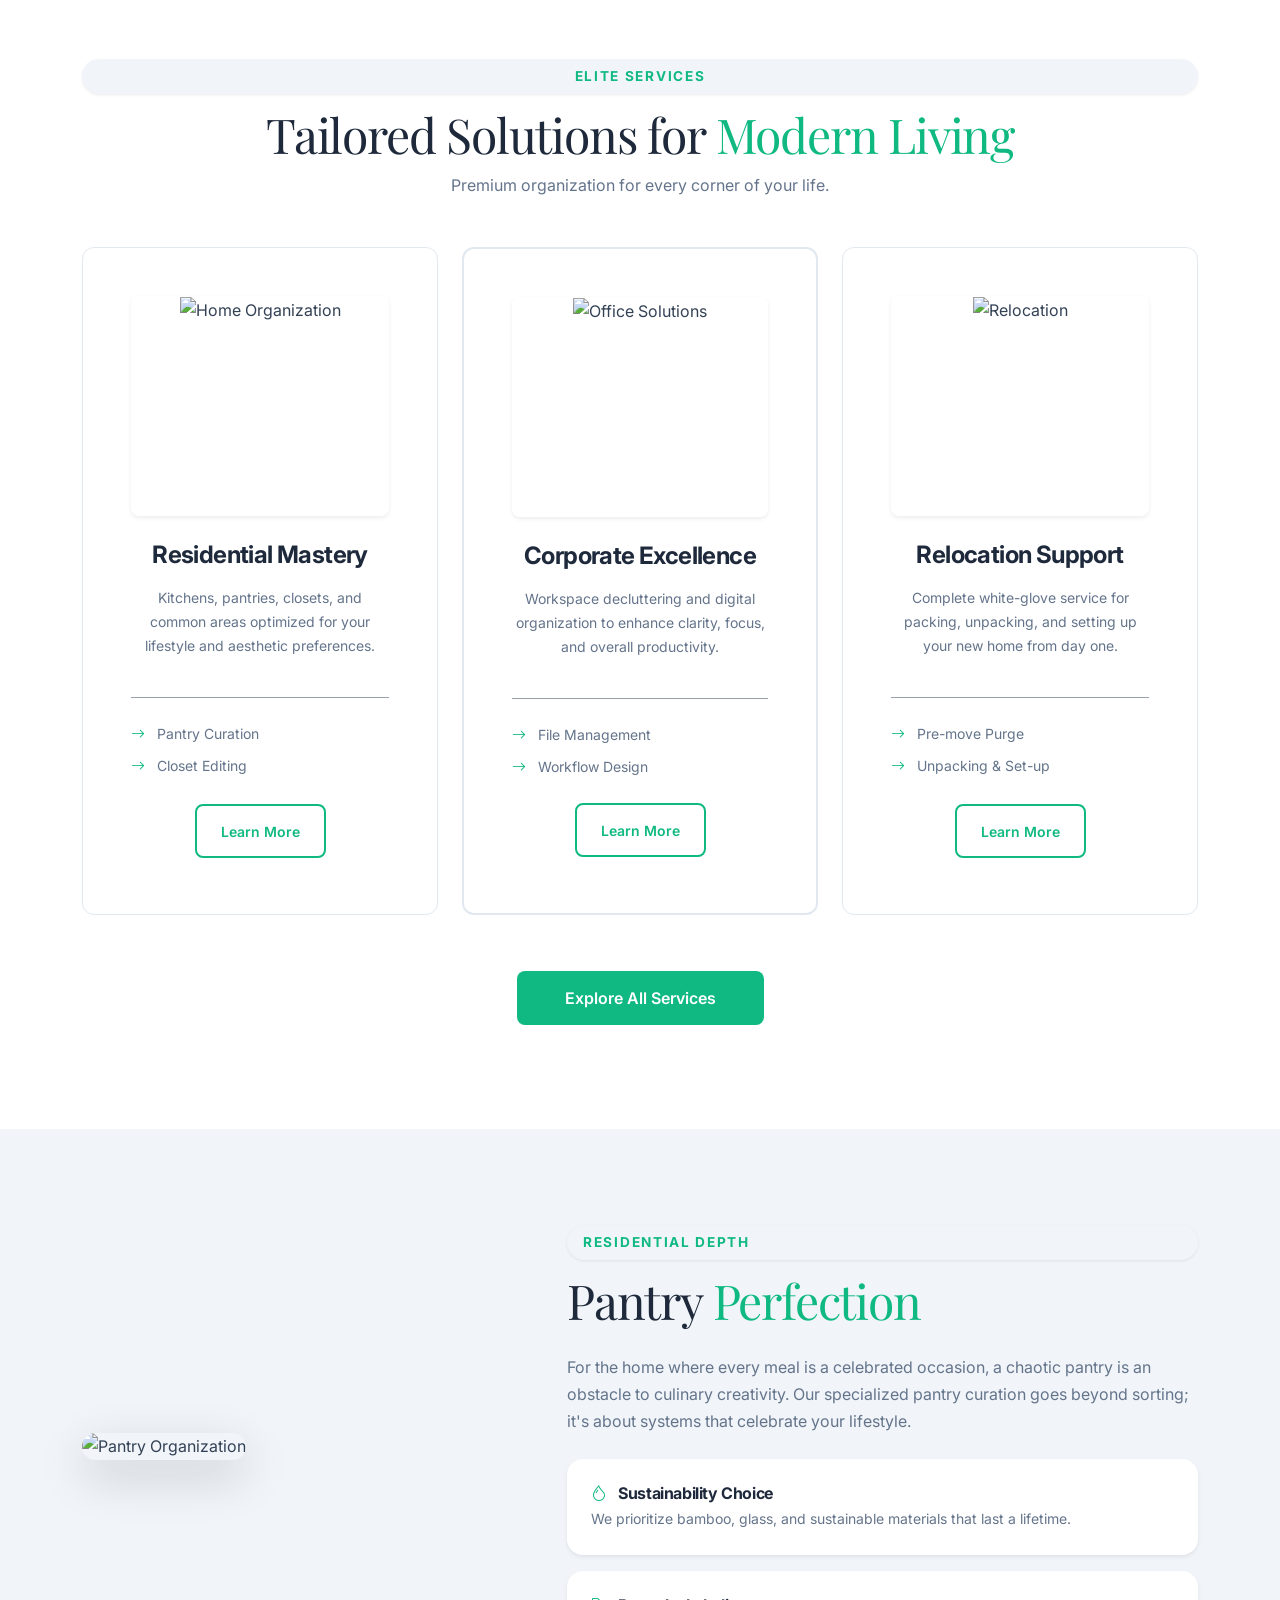
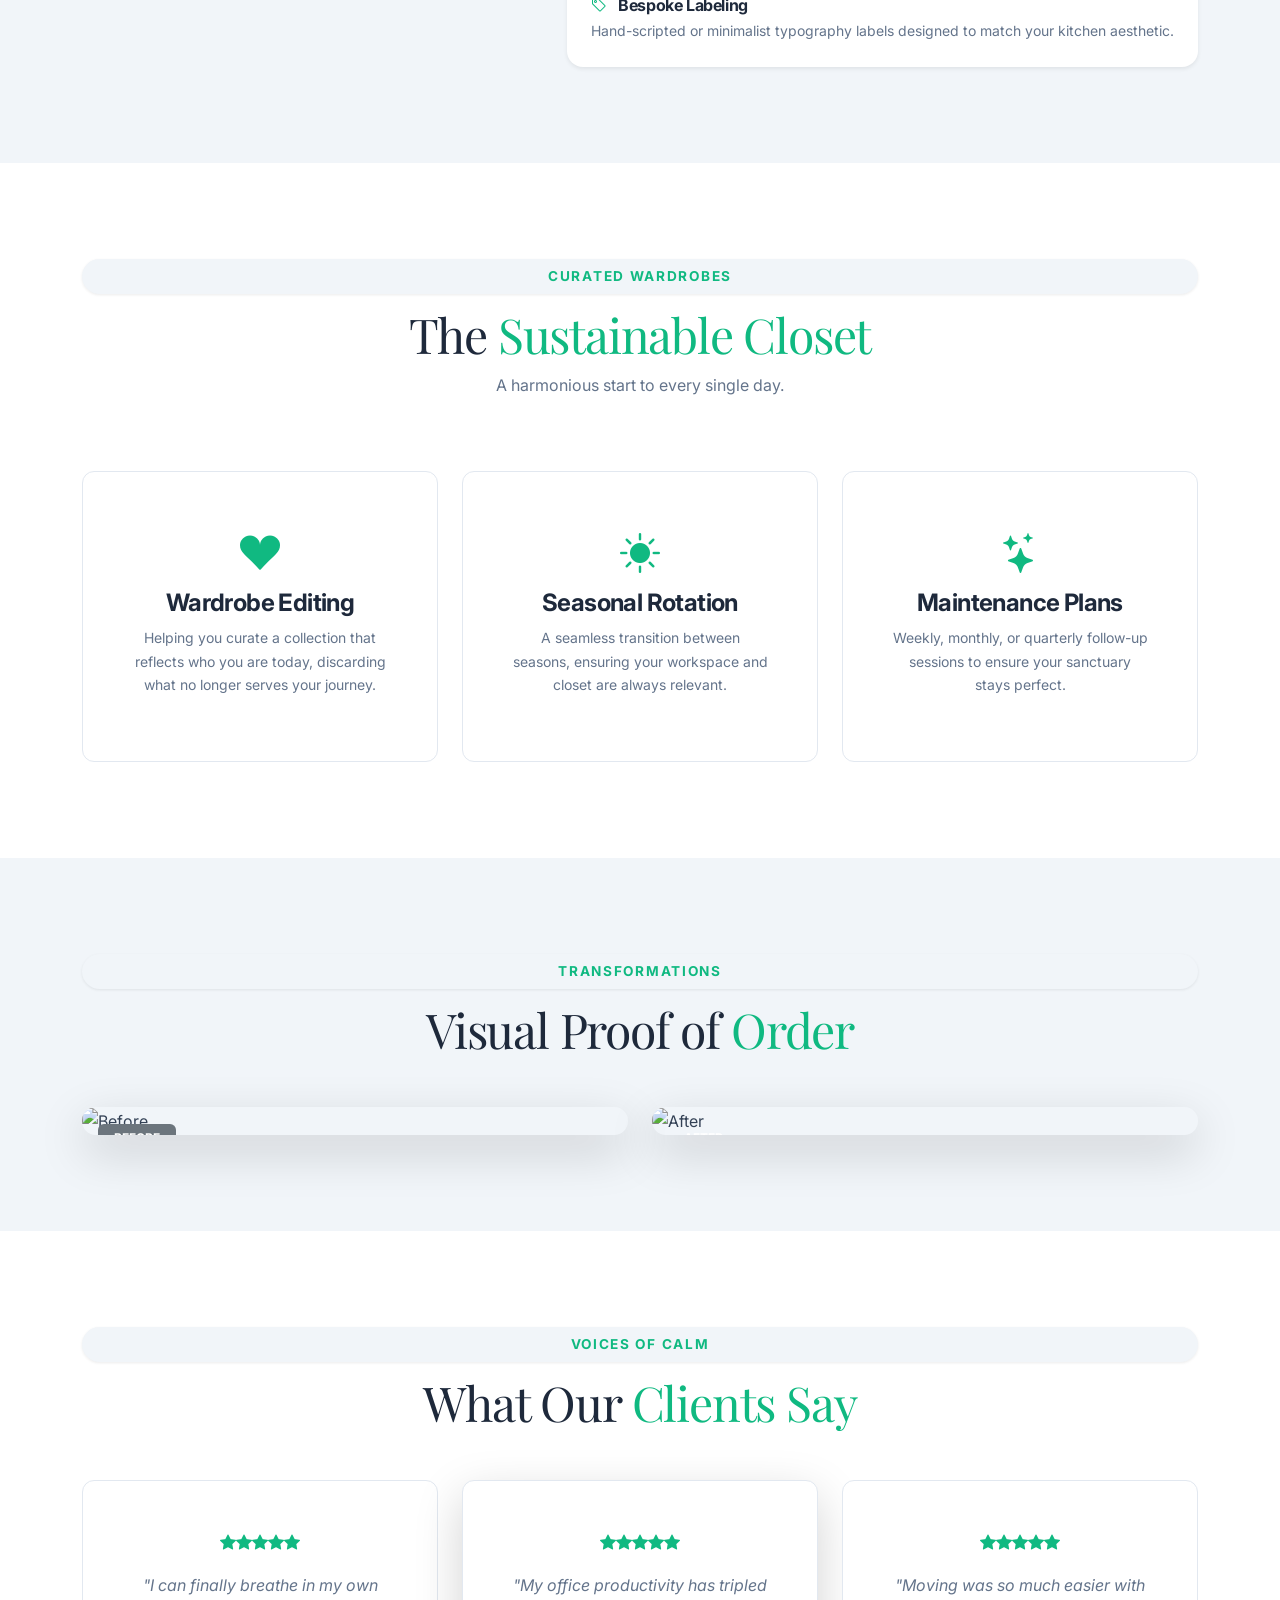
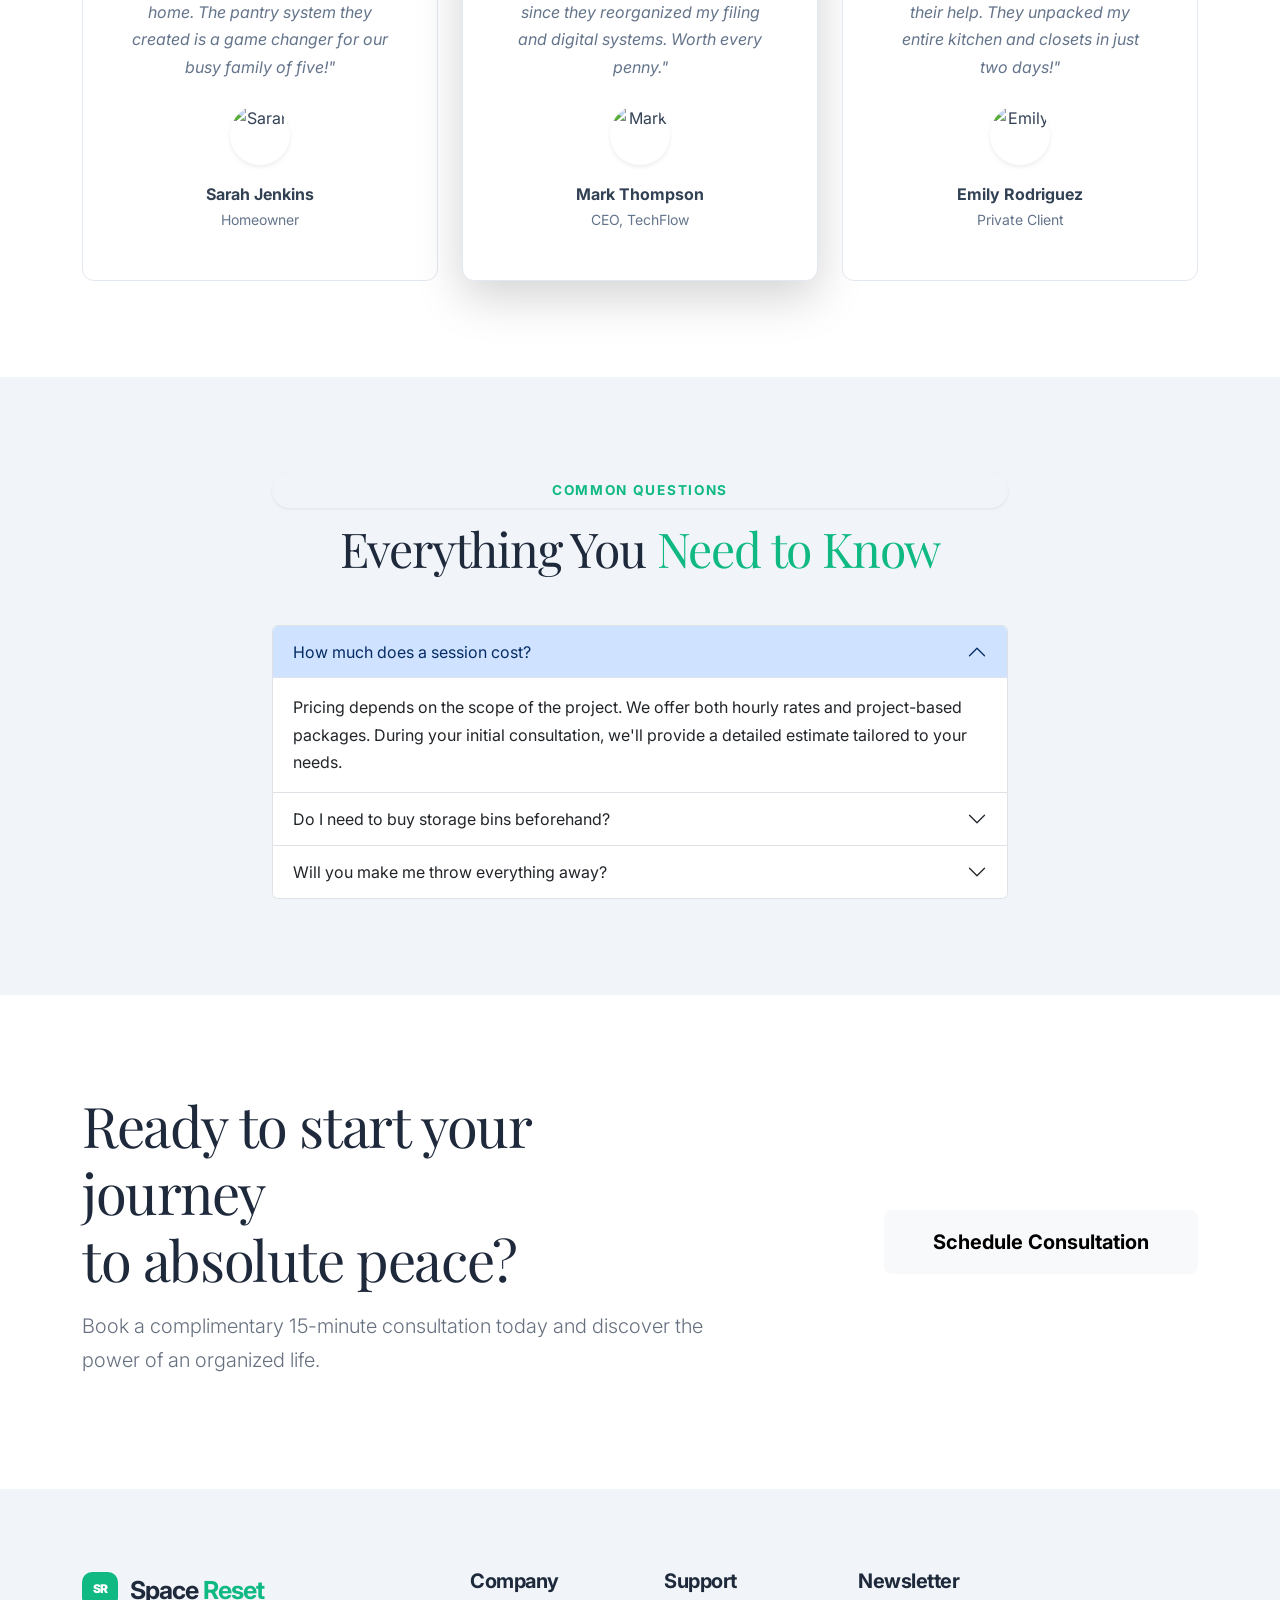
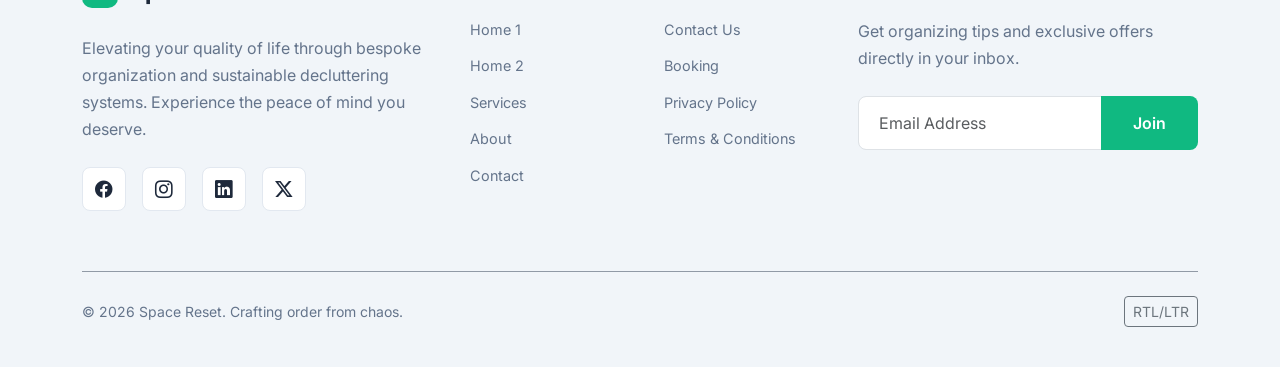
==== commit 0bae18ad: "Standardize hero buttons size, height, and alignment across index and index2 pages" ====
--- a/index.html
+++ b/index.html
@@ -97,7 +97,7 @@
                     <h1 class="display-1 text-white mb-4 fw-bold" style="font-family: 'Playfair Display', serif;">The Art of <span class="text-accent italic">Classical</span> Living</h1>
                     <p class="lead text-white-50 mx-auto mb-5" style="max-width: 800px; font-size: 1.25rem;">Dedicated to the preservation of elegance through meticulous organization. We curate environments that celebrate tradition and simplify your daily existence.</p>
                     <div class="d-flex flex-wrap justify-content-center gap-3">
-                        <a href="services.html" class="btn btn-primary-brand px-5 shadow-lg">Our Collection</a>
+                        <a href="services.html" class="btn btn-primary-brand shadow-lg">Our Collection</a>
                         <a href="contact.html" class="btn btn-hero-outline">Private Consultation</a>
                     </div>
                 </div>
--- a/assets/css/style.css
+++ b/assets/css/style.css
@@ -229,7 +229,7 @@
     color: #fff !important;
     border: none;
     height: var(--btn-height);
-    padding: 0 24px;
+    padding: 0 32px;
     border-radius: var(--radius-sm);
     transition: var(--transition);
     font-weight: 600;
@@ -245,7 +245,7 @@
     color: var(--secondary) !important;
     border: 2px solid var(--secondary);
     height: var(--btn-height);
-    padding: 0 24px;
+    padding: 0 32px;
     border-radius: var(--radius-sm);
     transition: var(--transition);
     font-weight: 600;
@@ -261,7 +261,7 @@
     color: #fff !important;
     border: 2px solid #fff;
     height: var(--btn-height);
-    padding: 0 40px;
+    padding: 0 32px;
     border-radius: var(--radius-sm);
     transition: var(--transition);
     font-weight: 600;
@@ -399,11 +399,27 @@
     .hero .btn-secondary-brand,
     .hero .btn-light,
     .hero .btn-lg {
-        min-width: 320px;
-        height: 72px;
-        margin: 12px;
-        font-size: 1.35rem;
-        border-radius: 12px;
+        width: 340px !important;
+        min-width: 340px !important;
+        max-width: 340px !important;
+        height: 72px !important;
+        min-height: 72px !important;
+        max-height: 72px !important;
+        margin: 10px !important;
+        font-size: 1.2rem !important;
+        border-radius: 14px !important;
+        padding: 0 !important;
+        display: inline-flex !important;
+        align-items: center;
+        justify-content: center;
+        white-space: nowrap;
+        text-align: center;
+        flex: 0 0 auto !important;
+        line-height: 1 !important;
+        border: 2px solid transparent !important;
+    }
+    .hero .btn-hero-outline {
+        border: 2px solid #fff !important;
     }
 }
 
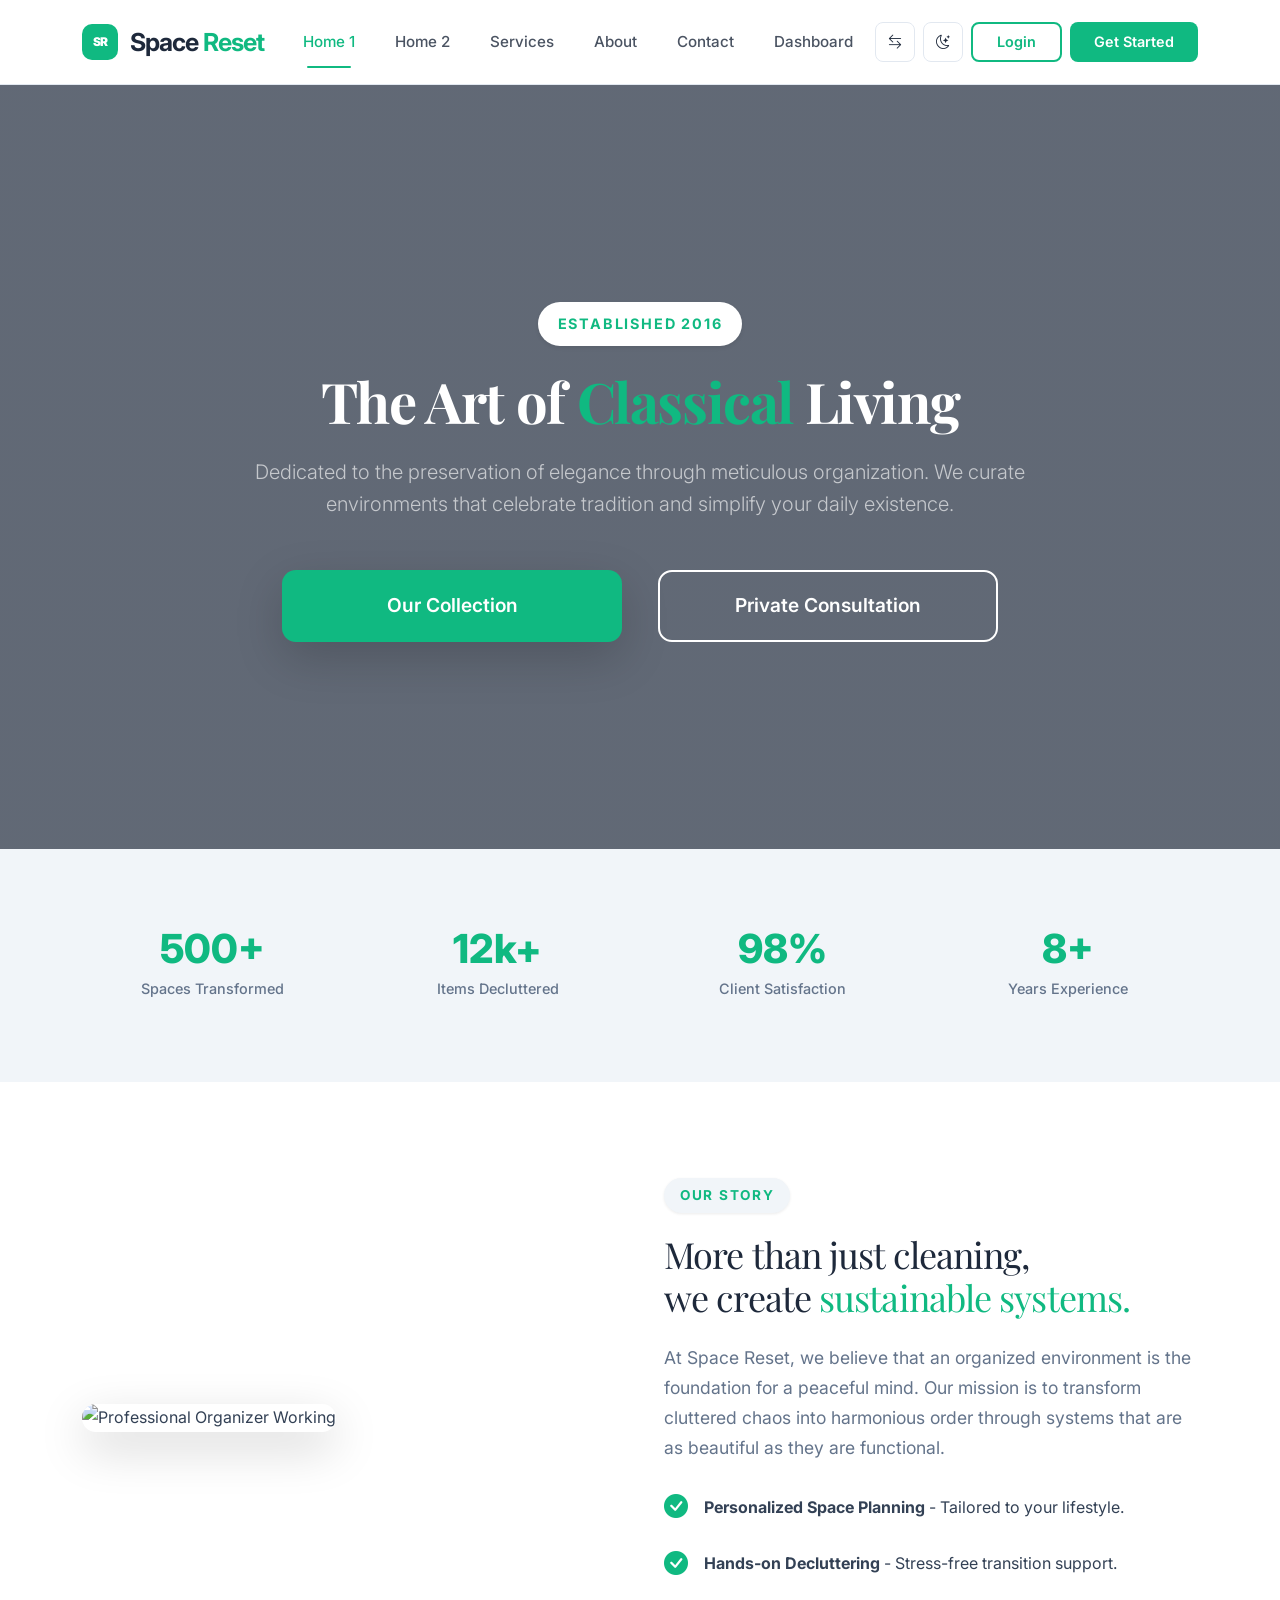
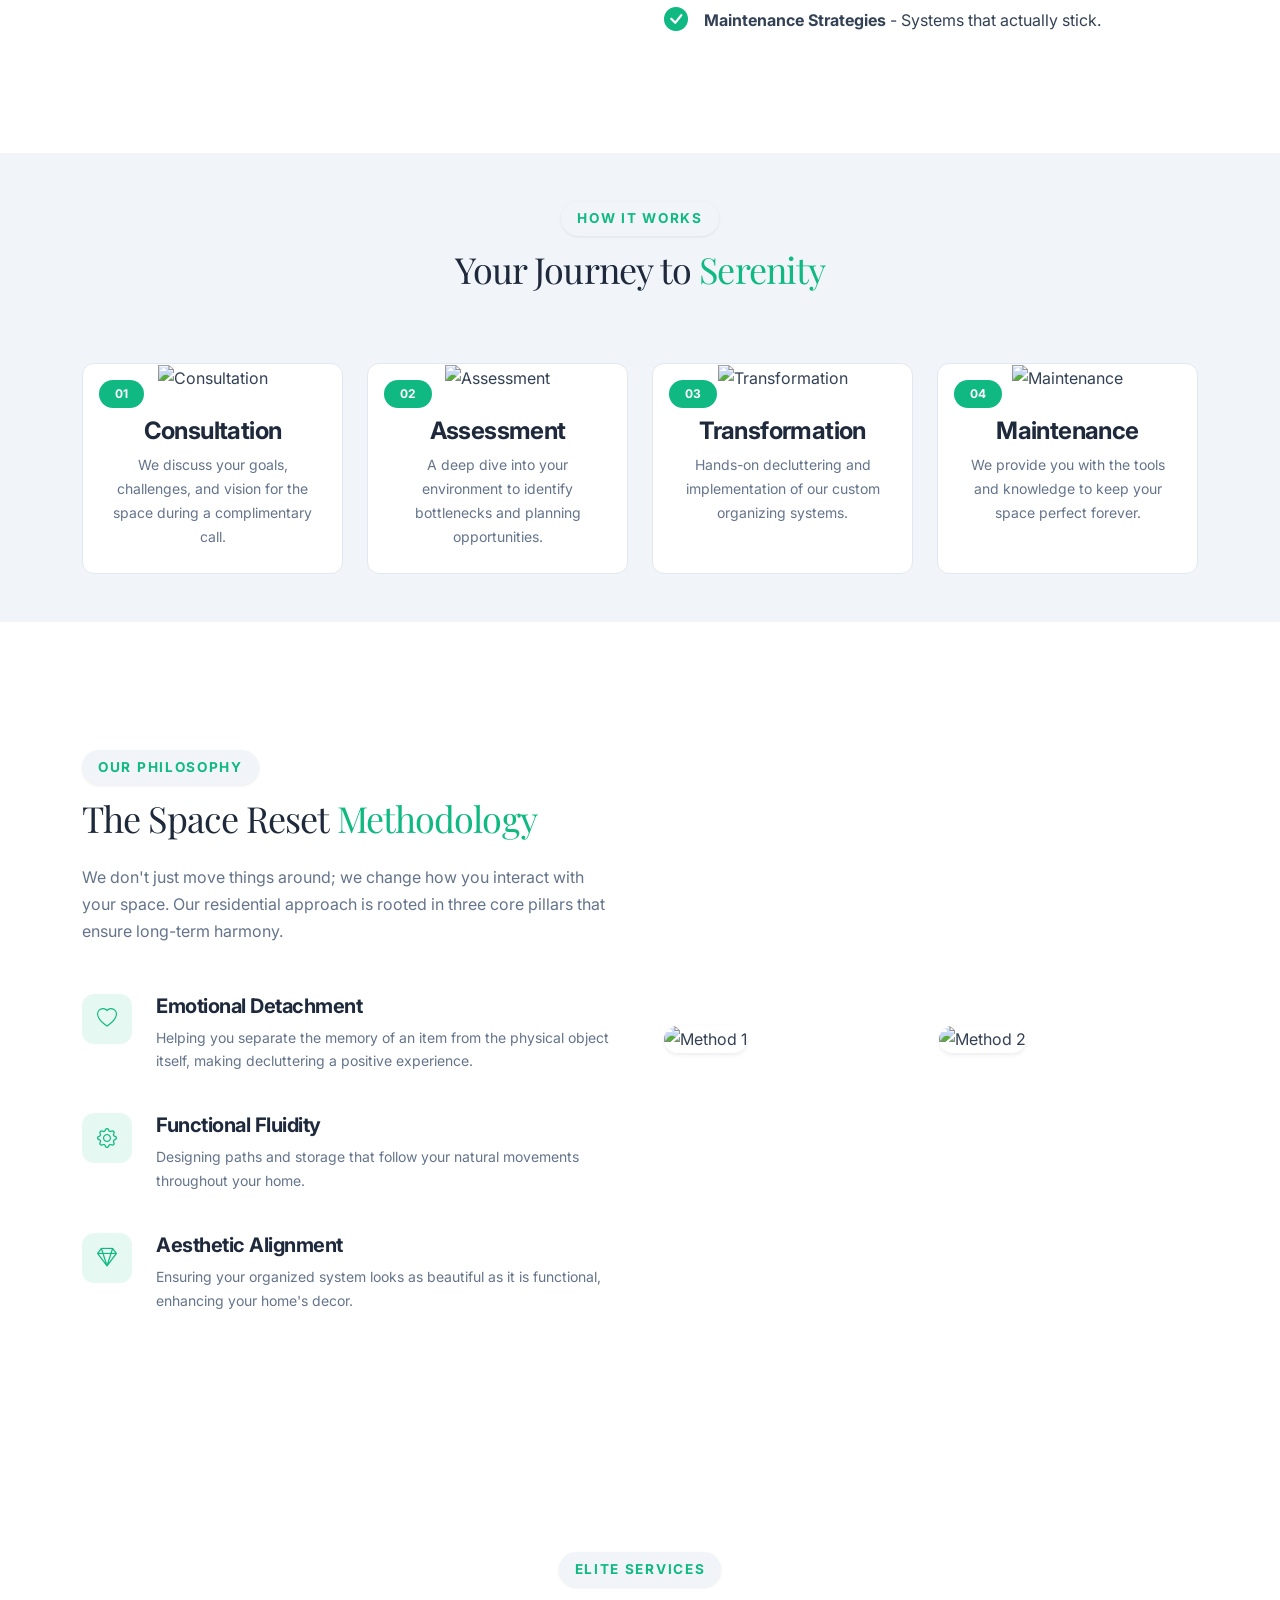
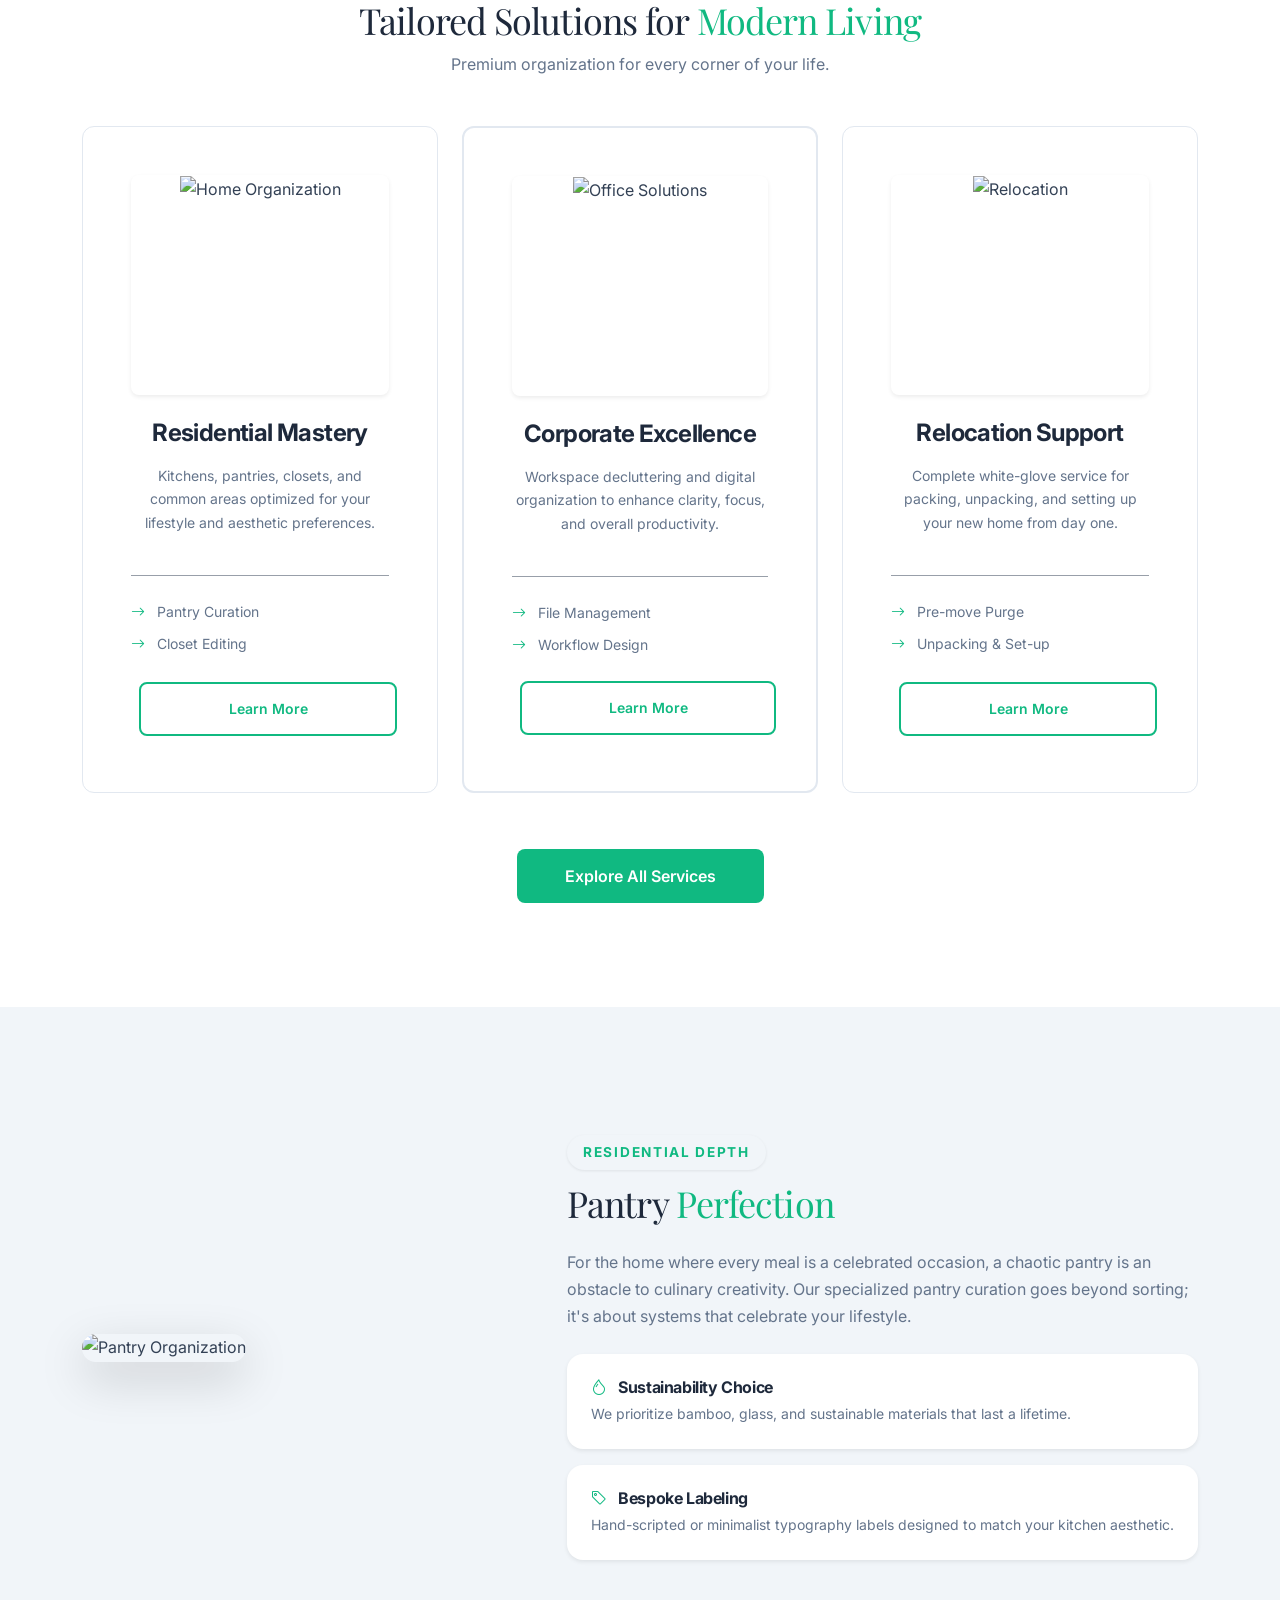
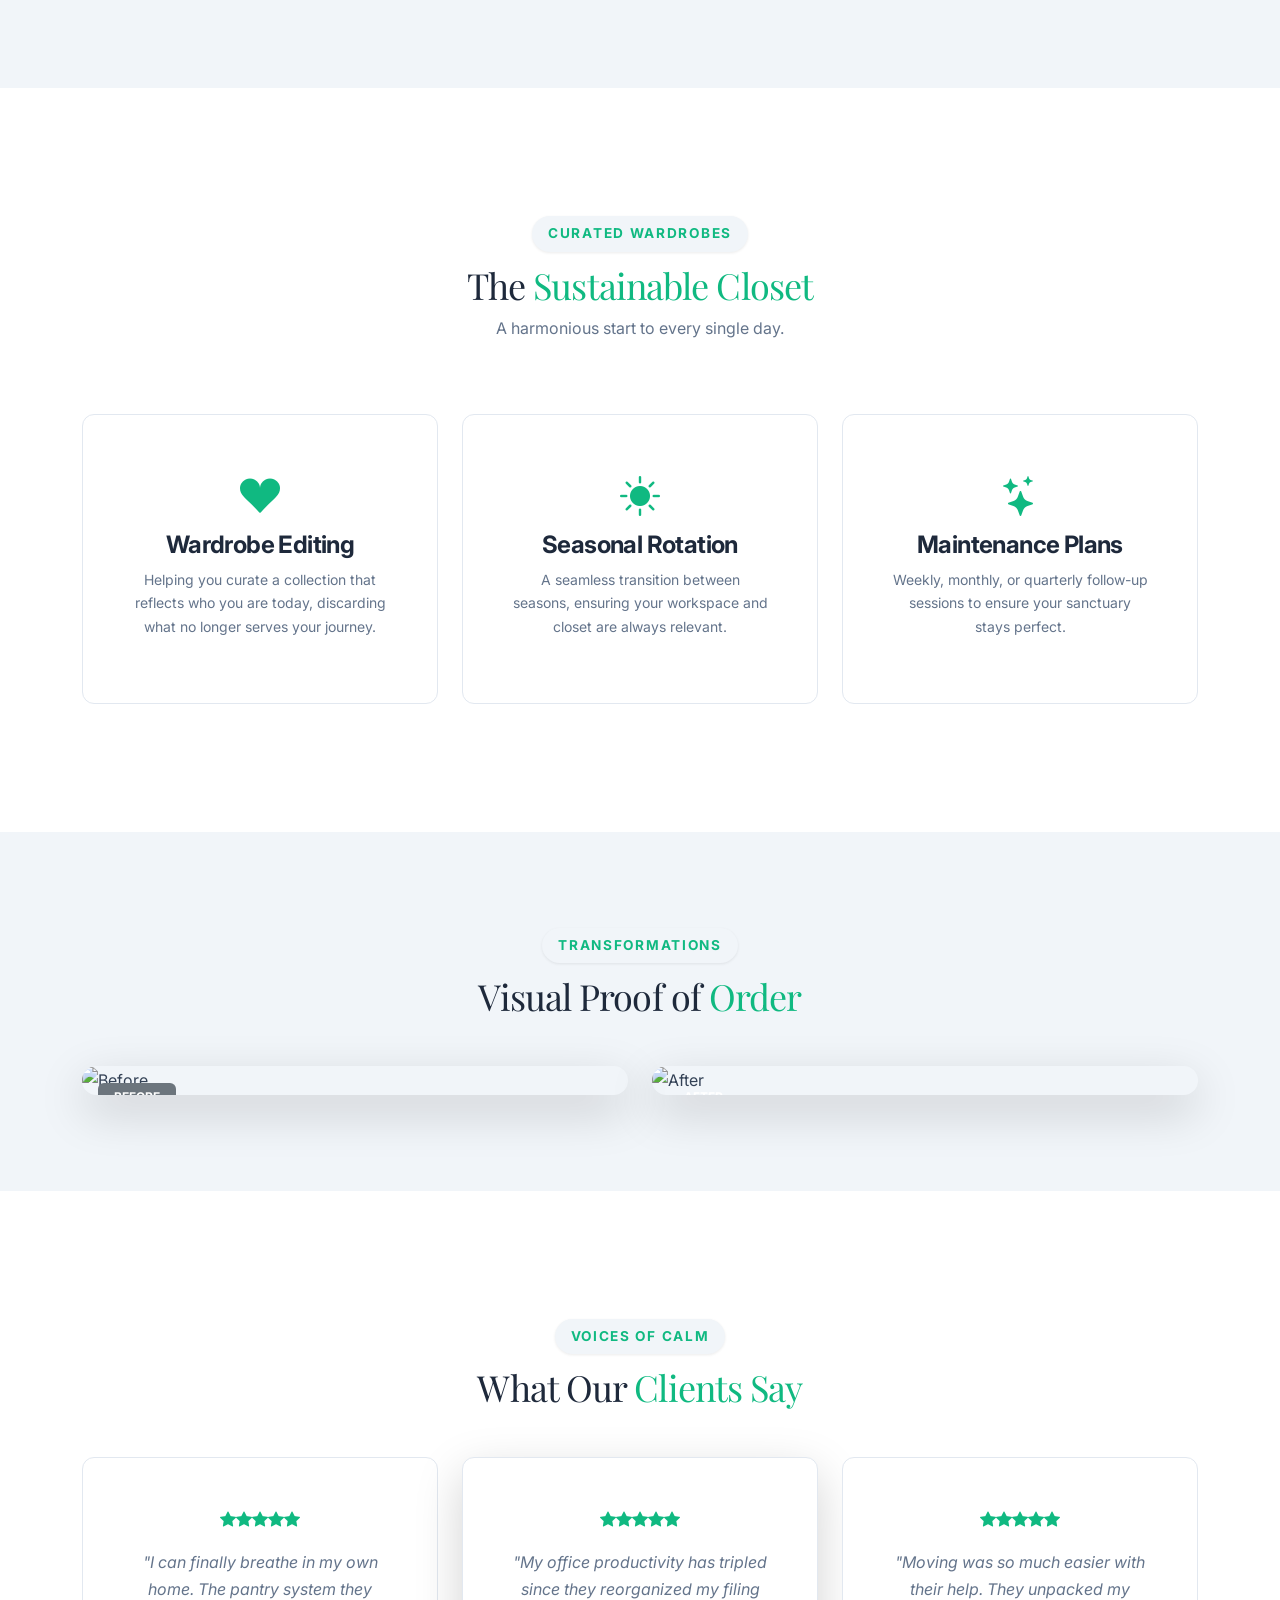
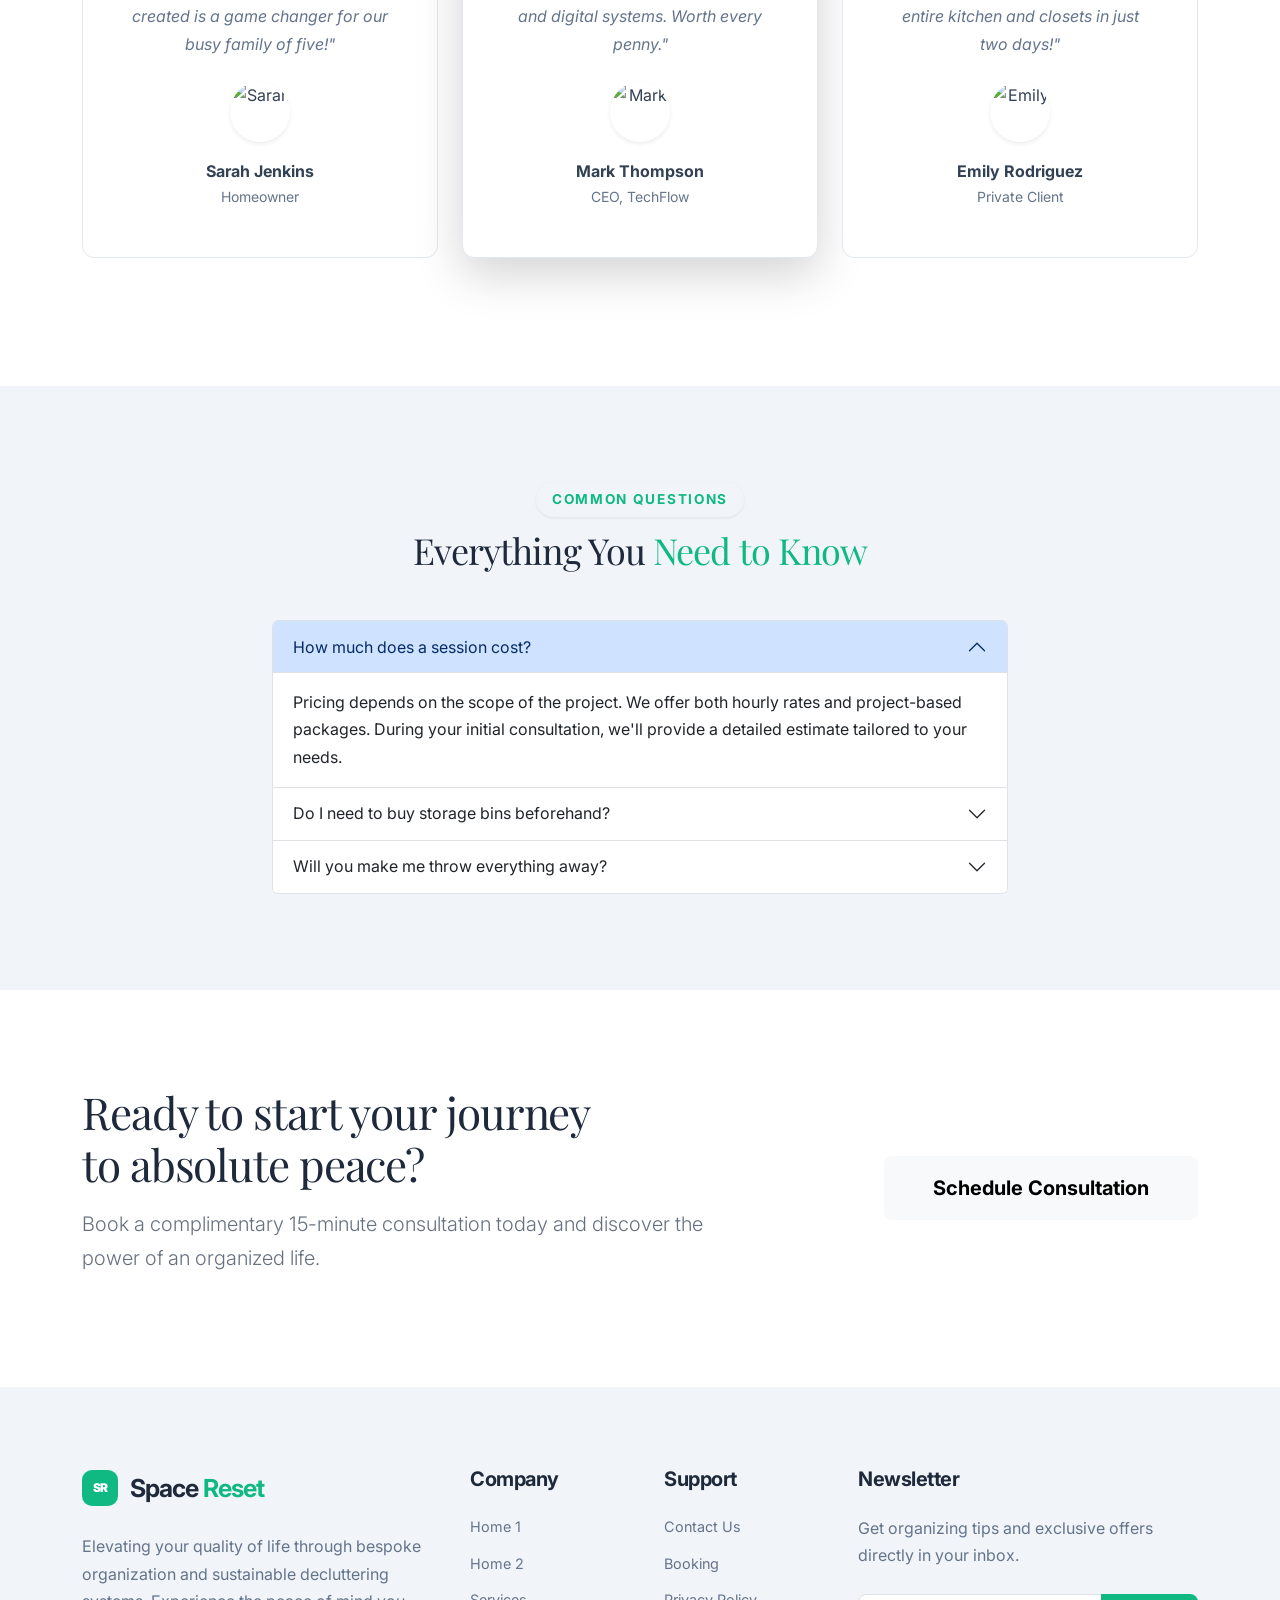
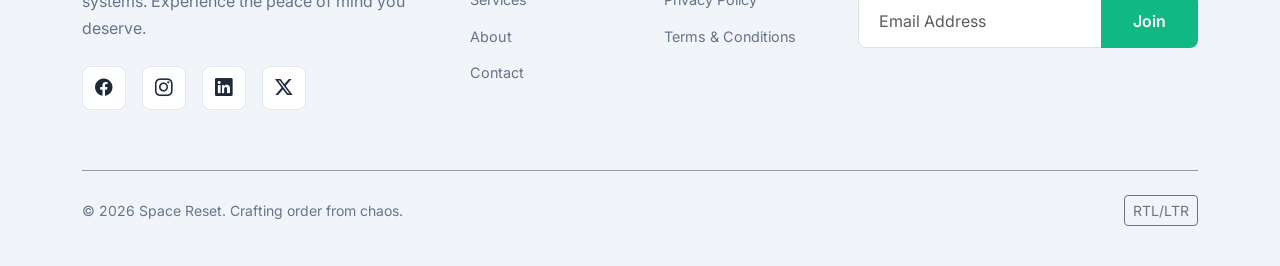
==== commit d41c8717: "Add files via upload upd" ====
--- a/index.html
+++ b/index.html
@@ -21,16 +21,16 @@
 <body>
 
     <!-- Header -->
-    <nav class="navbar navbar-expand-lg sticky-top">
+    <nav class="navbar navbar-expand-xl navbar-dark sticky-top">
         <div class="container">
             <a class="navbar-brand" href="index.html">
                 <span class="brand-logo">SR</span><span class="fw-bold">Space <span
                         class="text-accent">Reset</span></span>
             </a>
 
-            <div class="d-flex align-items-center d-lg-none gap-1 order-lg-last">
+            <div class="d-flex align-items-center d-xl-none gap-1 order-lg-last">
                 <button class="btn btn-sm rtl-toggle" onclick="toggleRTL()" title="Toggle RTL">
-                    <i class="bi bi-translate"></i>
+                    <i class="bi bi-arrow-left-right"></i>
                 </button>
                 <button class="btn btn-sm btn-outline-secondary" id="themeToggleMobile">
                     <i class="bi bi-moon-stars"></i>
@@ -41,7 +41,7 @@
             </div>
 
             <div class="collapse navbar-collapse" id="navbarNav">
-                <ul class="navbar-nav mx-auto">
+                <ul class="navbar-nav ms-auto">
                     <li class="nav-item"><a class="nav-link active" href="index.html">Home 1</a></li>
                     <li class="nav-item"><a class="nav-link" href="index2.html">Home 2</a></li>
                     <li class="nav-item"><a class="nav-link" href="services.html">Services</a></li>
@@ -51,7 +51,7 @@
                 </ul>
                 <div class="d-flex align-items-center gap-2">
                     <button class="btn btn-sm rtl-toggle" onclick="toggleRTL()" title="Toggle RTL">
-                        <i class="bi bi-translate"></i>
+                        <i class="bi bi-arrow-left-right"></i>
                     </button>
                     <button class="btn btn-sm" id="themeToggle" title="Toggle Theme">
                         <i class="bi bi-moon-stars"></i>
@@ -95,7 +95,7 @@
                 <div class="col-lg-10 reveal">
                     <span class="section-tag mb-4 shadow-sm px-3 py-1 bg-white rounded-pill d-inline-block">ESTABLISHED 2016</span>
                     <h1 class="display-1 text-white mb-4 fw-bold" style="font-family: 'Playfair Display', serif;">The Art of <span class="text-accent italic">Classical</span> Living</h1>
-                    <p class="lead text-white-50 mx-auto mb-5" style="max-width: 800px; font-size: 1.25rem;">Dedicated to the preservation of elegance through meticulous organization. We curate environments that celebrate tradition and simplify your daily existence.</p>
+                    <p class="lead text-white-50 mx-auto mb-5" style="max-width: 800px;">Dedicated to the preservation of elegance through meticulous organization. We curate environments that celebrate tradition and simplify your daily existence.</p>
                     <div class="d-flex flex-wrap justify-content-center gap-3">
                         <a href="services.html" class="btn btn-primary-brand shadow-lg">Our Collection</a>
                         <a href="contact.html" class="btn btn-hero-outline">Private Consultation</a>
@@ -238,7 +238,7 @@
     </section>
 
     <!-- New Section: Residential Methodology -->
-    <section class="py-5">
+    <section class="section-padding">
         <div class="container py-5">
             <div class="row align-items-center g-5">
                 <div class="col-lg-6 reveal">
@@ -318,7 +318,7 @@
                             <li><i class="bi bi-arrow-right text-accent me-2"></i> Pantry Curation</li>
                             <li><i class="bi bi-arrow-right text-accent me-2"></i> Closet Editing</li>
                         </ul>
-                        <a href="services.html" class="btn btn-secondary-brand btn-sm mx-auto px-4 mt-auto">Learn More</a>
+                        <a href="services.html" class="btn btn-secondary-brand btn-sm w-100 mt-auto">Learn More</a>
                     </div>
                 </div>
                 <div class="col-lg-4 col-md-6 col-sm-12 reveal">
@@ -335,7 +335,7 @@
                             <li><i class="bi bi-arrow-right text-accent me-2"></i> File Management</li>
                             <li><i class="bi bi-arrow-right text-accent me-2"></i> Workflow Design</li>
                         </ul>
-                        <a href="services.html" class="btn btn-secondary-brand btn-sm mx-auto px-4 mt-auto">Learn More</a>
+                        <a href="services.html" class="btn btn-secondary-brand btn-sm w-100 mt-auto">Learn More</a>
                     </div>
                 </div>
                 <div class="col-lg-4 col-md-6 col-sm-12 reveal">
@@ -352,7 +352,7 @@
                             <li><i class="bi bi-arrow-right text-accent me-2"></i> Pre-move Purge</li>
                             <li><i class="bi bi-arrow-right text-accent me-2"></i> Unpacking & Set-up</li>
                         </ul>
-                        <a href="services.html" class="btn btn-secondary-brand btn-sm mx-auto px-4 mt-auto">Learn More</a>
+                        <a href="services.html" class="btn btn-secondary-brand btn-sm w-100 mt-auto">Learn More</a>
                     </div>
                 </div>
             </div>
@@ -363,7 +363,7 @@
     </section>
 
     <!-- New Residential Detail: Pantry Mastery -->
-    <section class="py-5 bg-alt">
+    <section class="section-padding bg-alt">
         <div class="container py-5">
             <div class="row align-items-center g-5">
                 <div class="col-lg-5 reveal">
@@ -396,7 +396,7 @@
     </section>
 
     <!-- New Residential Detail: The Sustainable Closet -->
-    <section class="py-5">
+    <section class="section-padding">
         <div class="container py-5">
             <div class="text-center reveal mb-5">
                 <span class="section-tag">CURATED WARDROBES</span>
@@ -465,7 +465,7 @@
     </section>
 
     <!-- Section 5: Testimonials -->
-    <section class="py-5">
+    <section class="section-padding">
         <div class="container py-5">
             <div class="text-center reveal mb-5">
                 <span class="section-tag">VOICES OF CALM</span>
--- a/assets/css/style.css
+++ b/assets/css/style.css
@@ -60,8 +60,15 @@
     color: var(--text-main);
     font-weight: 700;
     letter-spacing: -0.025em;
-    line-height: 1.25;
-}
+    line-height: 1.2;
+}
+
+.display-1 { font-size: clamp(2.5rem, 6vw, 3.5rem) !important; font-weight: 800; line-height: 1.1; }
+.display-2 { font-size: clamp(2.25rem, 5vw, 3.25rem) !important; }
+.display-3 { font-size: clamp(2rem, 4.5vw, 3rem) !important; }
+.display-4 { font-size: clamp(1.85rem, 4vw, 2.75rem) !important; }
+.display-5 { font-size: clamp(1.6rem, 3.5vw, 2.25rem) !important; }
+.display-6 { font-size: clamp(1.4rem, 3vw, 1.85rem) !important; }
 
 p { color: var(--text-body); }
 
@@ -186,22 +193,45 @@
 .offcanvas .btn-close { filter: invert(0.5); }
 [data-theme="dark"] .offcanvas .btn-close { filter: invert(1); }
 
-/* Hamburger Menu Visibility */
+/* Hamburger Menu Visibility & Contrast */
+.navbar-toggler {
+    padding: 10px;
+    border-radius: 12px;
+    transition: var(--transition);
+    border: 1px solid var(--glass-border);
+    background-color: var(--bg-card); /* Use card background for consistency */
+    box-shadow: var(--shadow-sm);
+}
+[data-theme="dark"] .navbar-toggler {
+    border-color: rgba(255,255,255,0.1);
+    background-color: rgba(255,255,255,0.05);
+}
+
 .navbar-toggler-icon {
-    filter: none;
-    transition: var(--transition);
-}
+    /* High contrast green for light mode */
+    filter: invert(53%) sepia(76%) saturate(452%) hue-rotate(113deg) brightness(92%) contrast(88%);
+    transition: var(--transition);
+    width: 1.5em;
+    height: 1.5em;
+}
+
+/* Force pure white for dark mode */
 [data-theme="dark"] .navbar-toggler-icon {
-    filter: invert(1) brightness(2);
-}
-.navbar-toggler {
-    padding: 8px;
-    border-radius: 8px;
-    transition: var(--transition);
-}
+    filter: invert(1) brightness(200) !important;
+}
+
+/* Ensure visibility when navbar-dark is used on dark heroes in light mode (e.g. index.html) */
+.navbar-dark .navbar-toggler-icon {
+    filter: invert(1) brightness(200) !important;
+}
+
 .navbar-toggler:active, .navbar-toggler:focus {
-    box-shadow: none;
-    background-color: rgba(16,185,129,0.1);
+    box-shadow: 0 0 0 3px rgba(16,185,129,0.25);
+    background-color: rgba(16,185,129,0.1) !important;
+}
+
+.navbar-toggler:hover {
+    background-color: rgba(16,185,129,0.08);
 }
 
 /* Dashboard specific */
@@ -314,13 +344,18 @@
     display: flex;
     align-items: center;
 }
-@media (min-width: 992px) {
+@media (max-width: 400px) {
+    .navbar .container {
+        flex-wrap: nowrap !important;
+    }
+}
+@media (min-width: 1200px) {
     .navbar-collapse .d-flex {
         margin-left: auto;
     }
-    .navbar .navbar-nav {
+    /* .navbar .navbar-nav {
         margin: 0 auto;
-    }
+    } */
 }
 .navbar + section { margin-top: 0; }
 
@@ -334,6 +369,22 @@
     letter-spacing: -0.04em !important;
     text-decoration: none !important;
     white-space: nowrap;
+}
+
+@media (max-width: 400px) {
+    .navbar-brand {
+        font-size: 1.25rem !important;
+        gap: 8px !important;
+    }
+}
+
+@media (max-width: 400px) {
+    .navbar-brand .brand-logo {
+        width: 30px !important;
+        height: 30px !important;
+        font-size: 0.65rem !important;
+        margin-right: 6px !important;
+    }
 }
 
 [data-theme="dark"] .navbar-brand { color: var(--text-main) !important; }
@@ -384,13 +435,23 @@
     transition: var(--transition);
     padding: 0;
 }
+
+/* Navbar & Offcanvas specific text buttons - minimized size */
+.navbar .btn-primary-brand,
+.navbar .btn-secondary-brand,
+.offcanvas-body .btn-primary-brand,
+.offcanvas-body .btn-secondary-brand {
+    height: var(--icon-size) !important;
+    padding: 0 24px !important;
+    font-size: 0.9rem !important;
+}
+
 #themeToggle:hover, #themeToggleMobile:hover, .rtl-toggle:hover { background-color: var(--bg-alt); color: var(--secondary); }
 
-/* ── 7. HERO ─────────────────────────────────────────────────── */
-.hero { padding: 100px 0 80px; margin-top: -1px; }
-.hero h1 { font-size: 5rem; line-height: 1.1; color: #fff; margin-bottom: 32px; font-weight: 800; }
-.hero .lead { font-size: 1.85rem !important; opacity: 0.9; line-height: 1.5; margin-bottom: 48px !important; }
-.hero .section-tag { font-size: 1rem; padding: 12px 24px !important; margin-bottom: 32px !important; }
+.hero { padding: 80px 0 60px; margin-top: -1px; }
+.hero h1 { font-size: clamp(2.5rem, 7vw, 3.5rem); line-height: 1.1; color: #fff; margin-bottom: 24px; font-weight: 800; }
+.hero .lead { font-size: clamp(1.1rem, 2.5vw, 1.25rem) !important; opacity: 0.9; line-height: 1.6; margin-bottom: 40px !important; }
+.hero .section-tag { font-size: 0.9rem; padding: 10px 20px !important; margin-bottom: 24px !important; }
 
 /* Keep hero buttons uniform in width */
 @media (min-width: 577px) {
@@ -423,29 +484,32 @@
     }
 }
 
-@media (max-width: 991px) {
-    .hero h1 { font-size: 2.75rem; }
-    .hero { text-align: center; }
+@media (max-width: 1199px) {
+    .hero { text-align: center; padding: 40px 0; }
     .hero .d-flex { justify-content: center !important; }
+    .section-padding { padding: 60px 0 !important; }
 }
 
 @media (max-width: 576px) {
     .hero .d-flex.flex-wrap {
         flex-direction: column !important;
-        gap: 15px !important;
+        gap: 12px !important;
         align-items: center;
         width: 100%;
-        max-width: 320px;
+        max-width: 330px;
         margin-left: auto;
         margin-right: auto;
     }
     .hero .btn-primary-brand, 
     .hero .btn-hero-outline,
-    .hero .btn-secondary-brand {
+    .hero .btn-secondary-brand,
+    .hero .btn-lg {
         display: flex !important;
-        width: 100%;
-        min-width: 280px;
-        max-width: 100%;
+        width: 100% !important;
+        min-width: 300px !important;
+        max-width: 100% !important;
+        height: 60px !important;
+        margin-bottom: 0px !important;
         margin: 0 !important;
         padding-left: 0 !important;
         padding-right: 0 !important;
@@ -461,7 +525,7 @@
     letter-spacing: 0.125em;
     text-transform: uppercase;
     font-size: 0.85rem;
-    display: block;
+    display: inline-block;
     margin-bottom: 12px;
 }
 
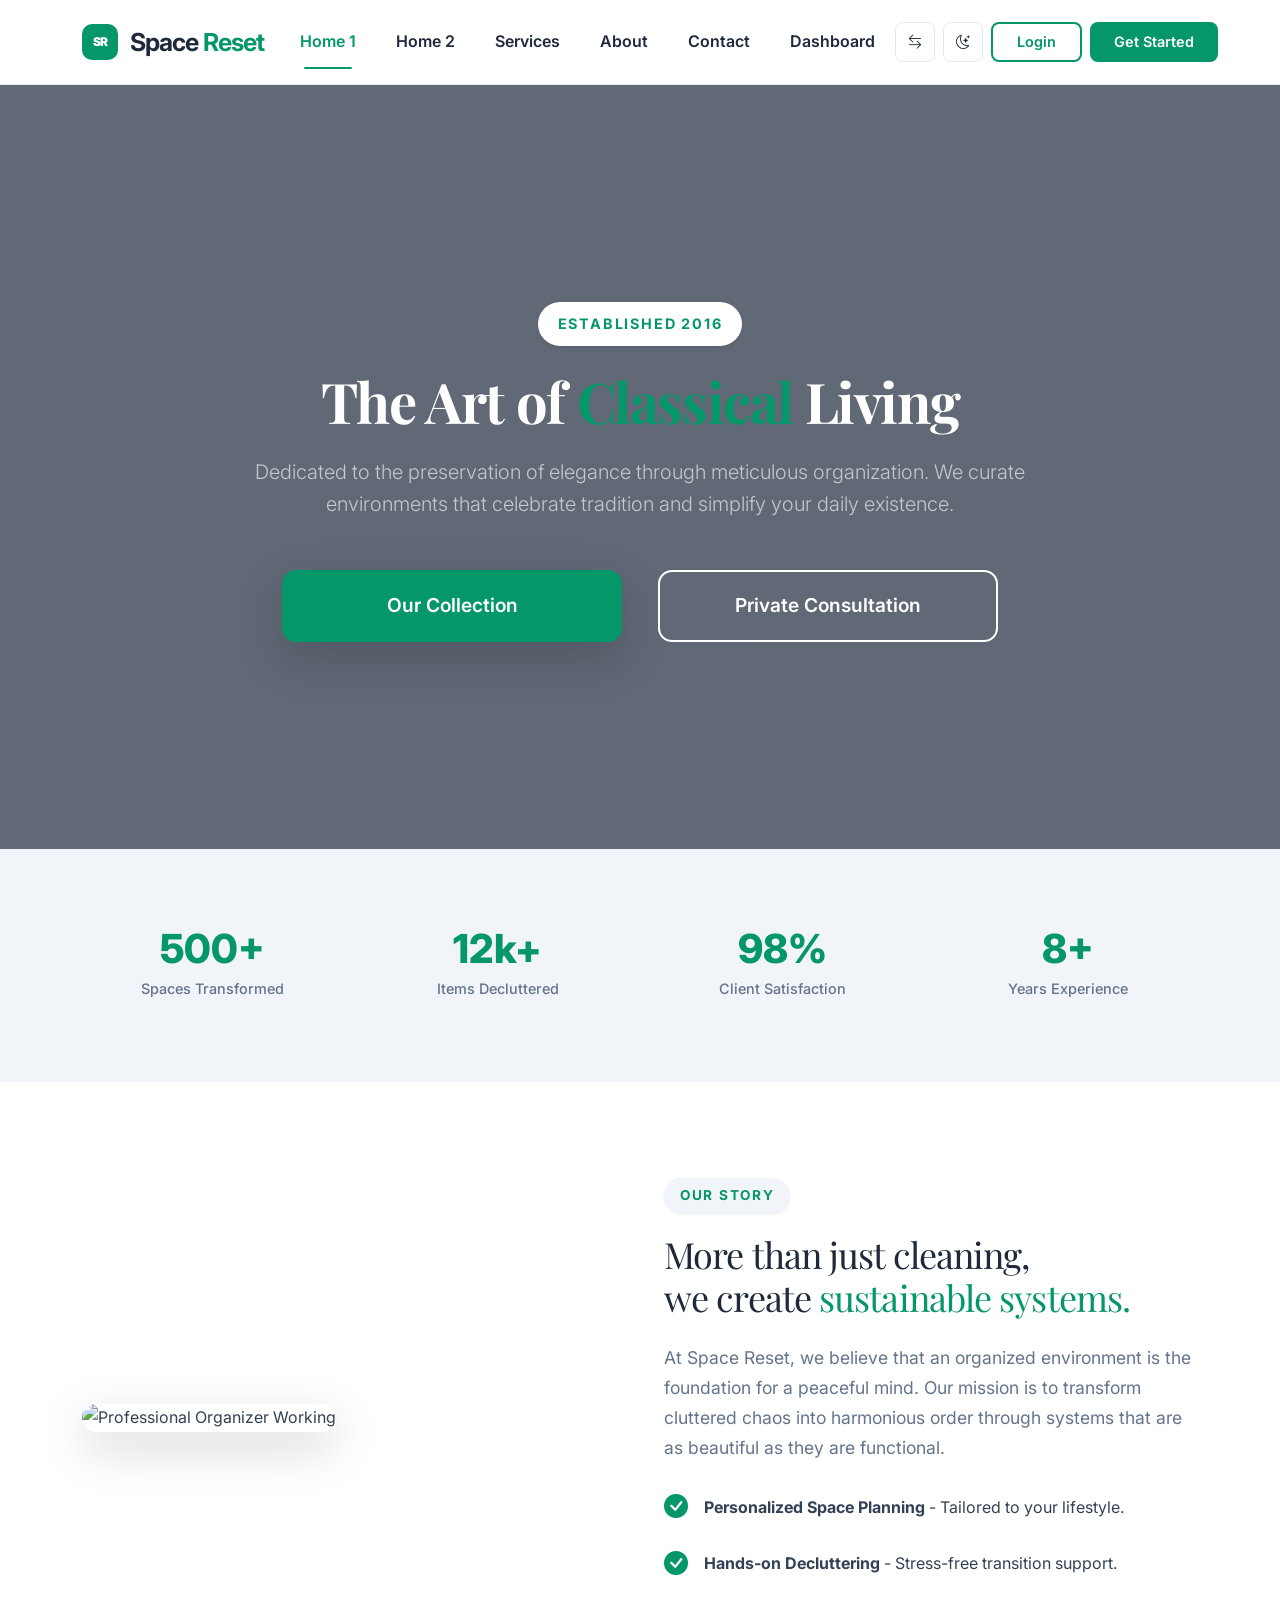
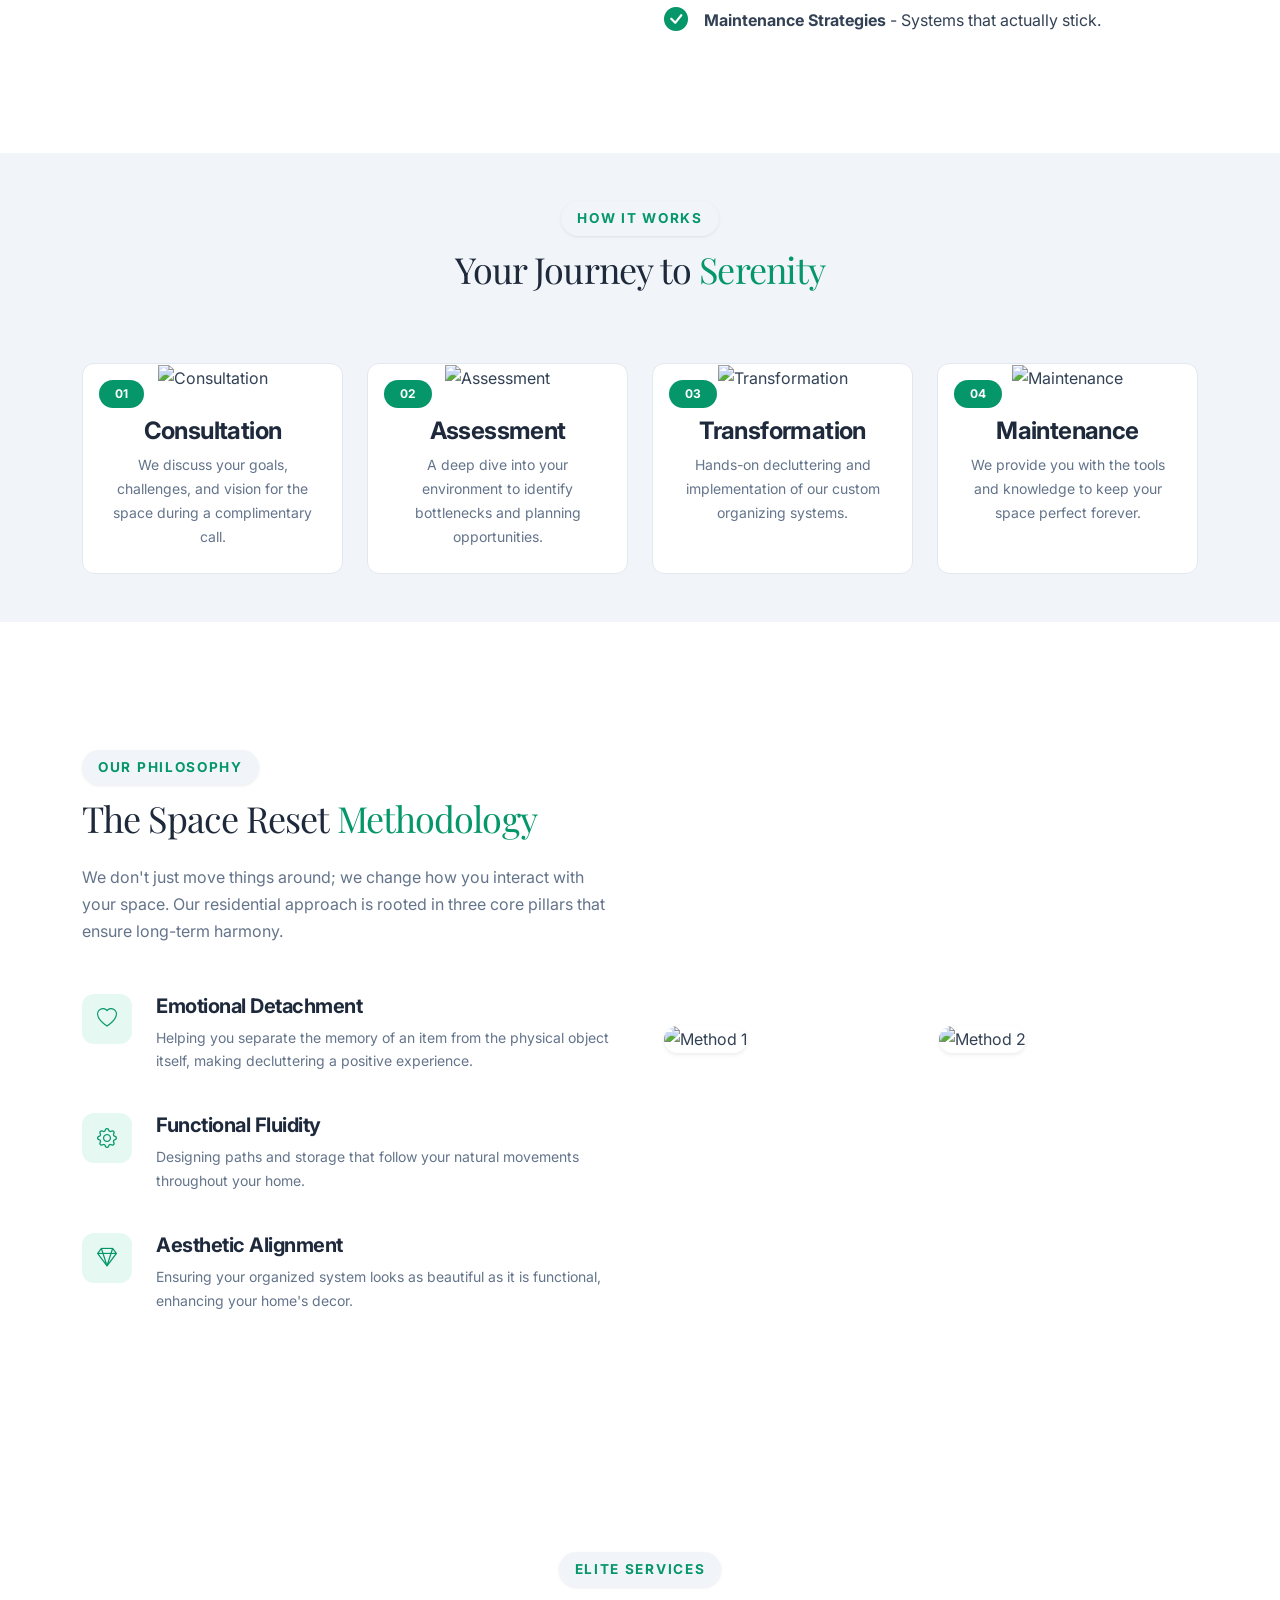
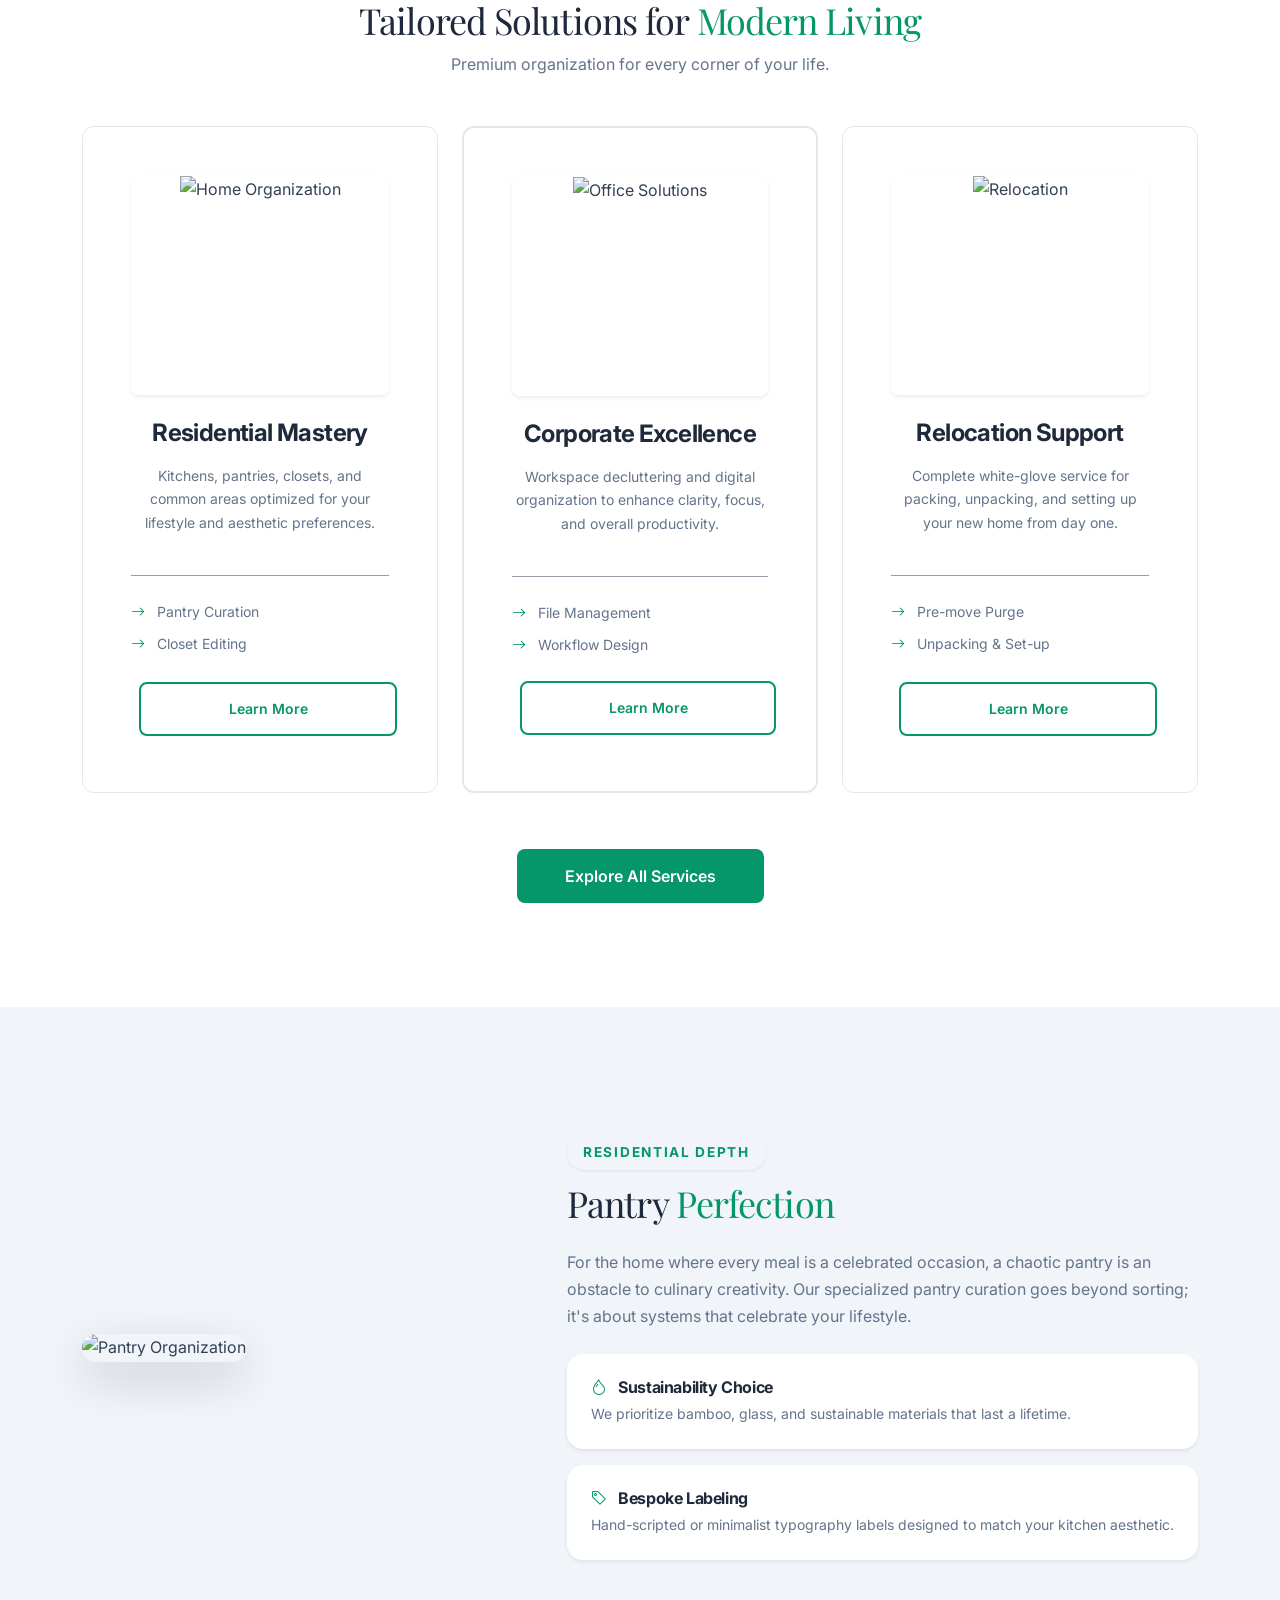
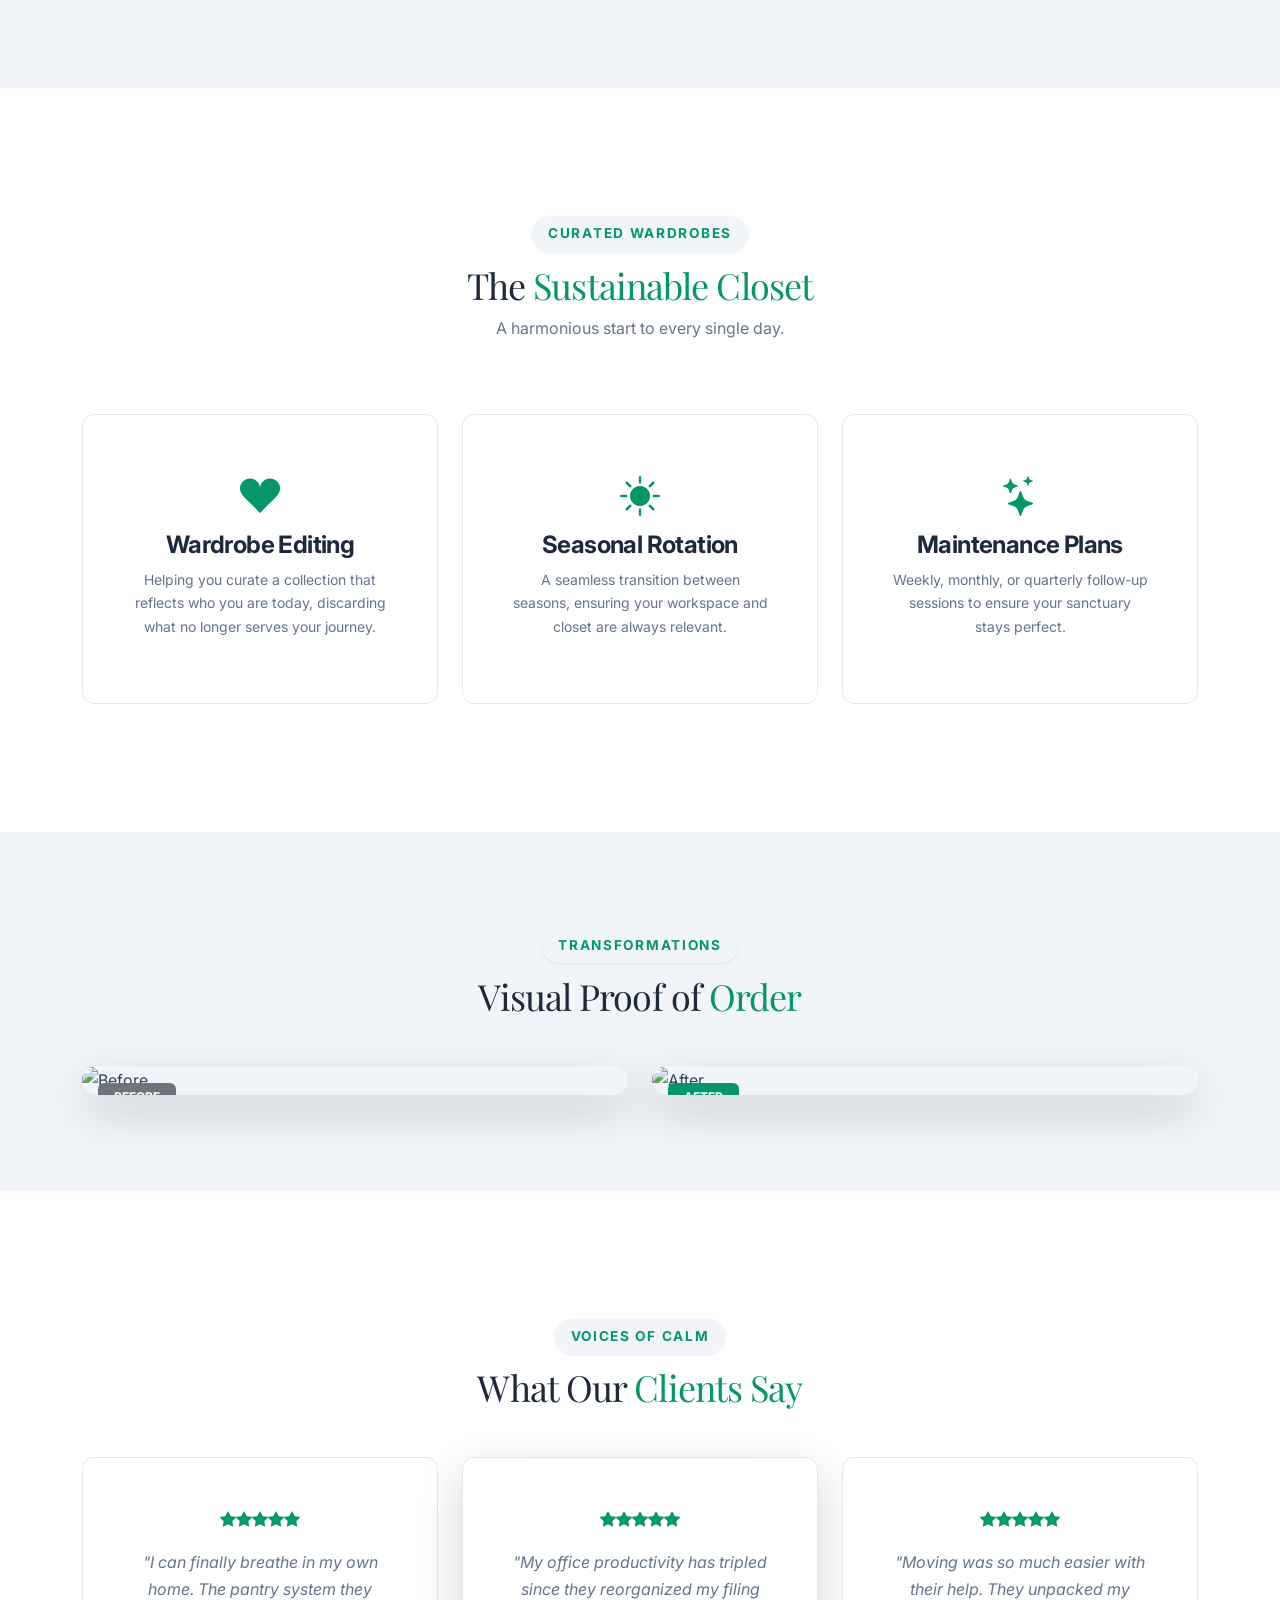
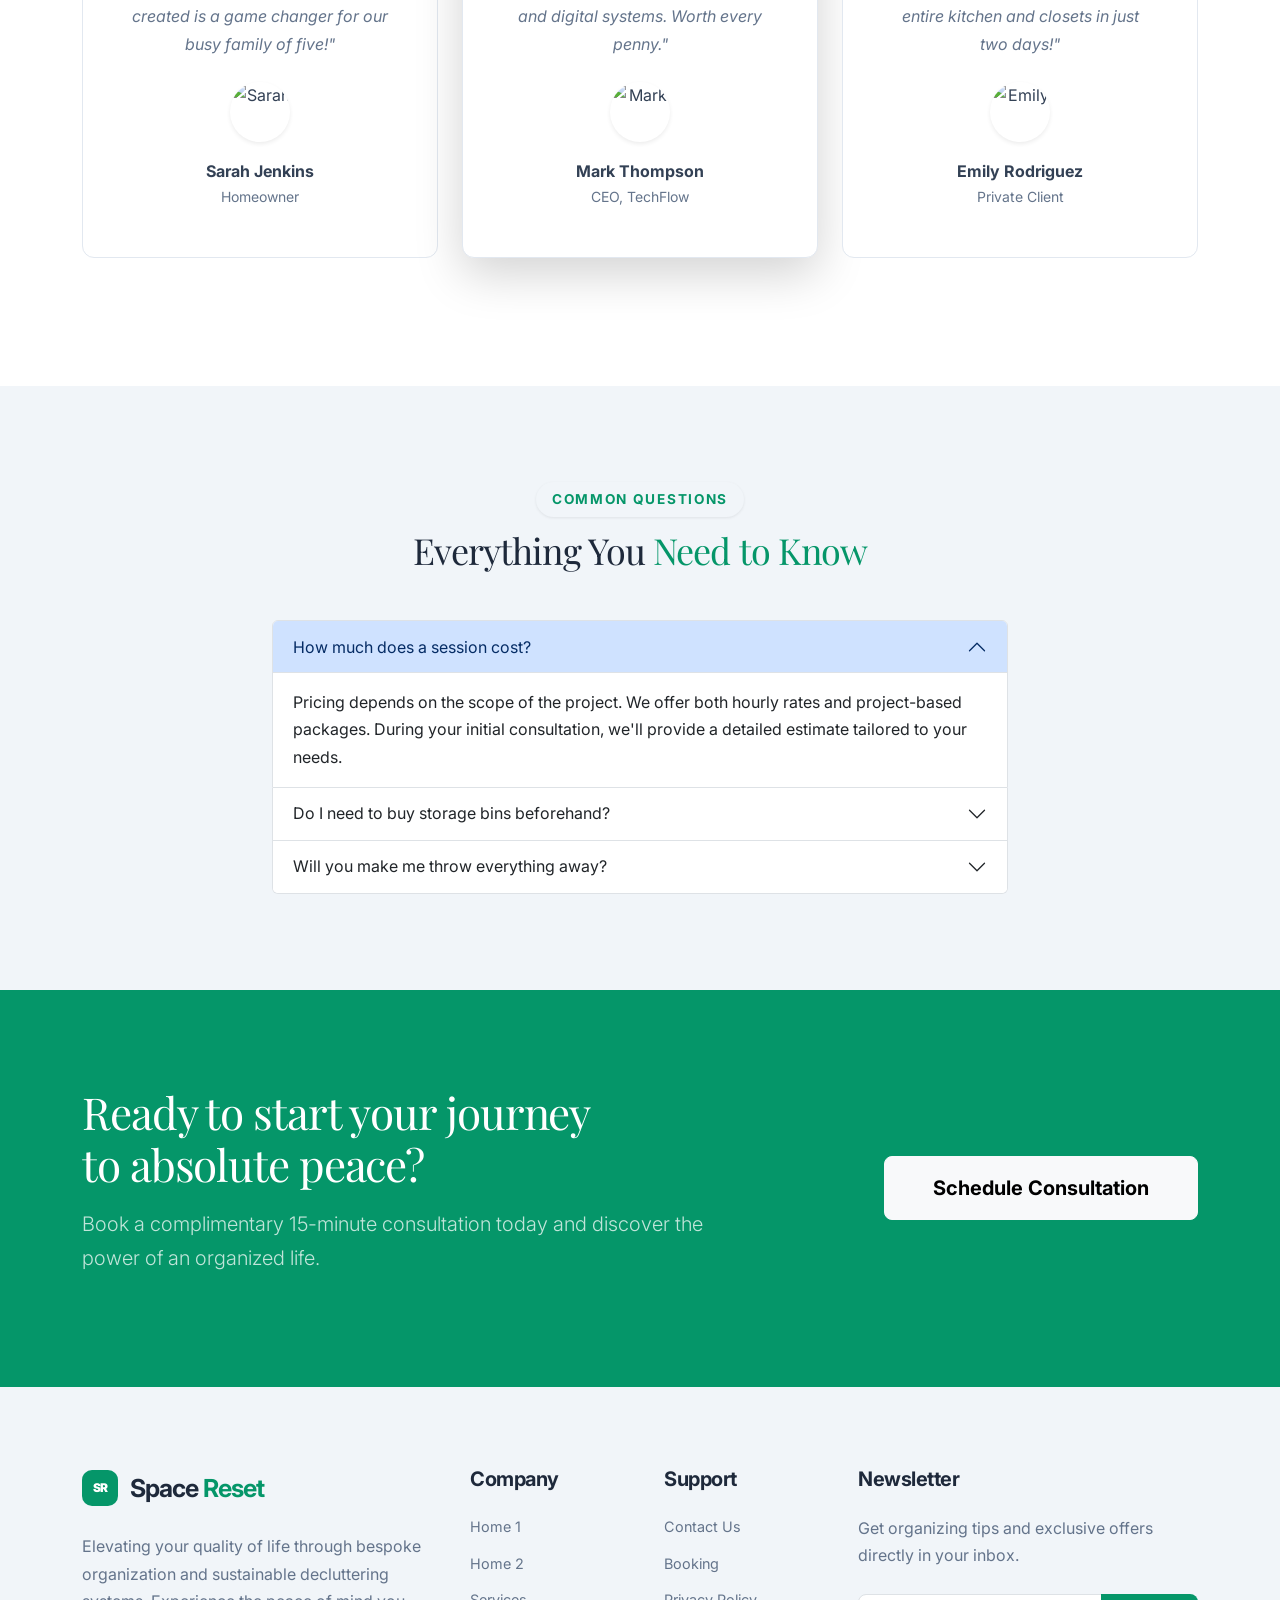
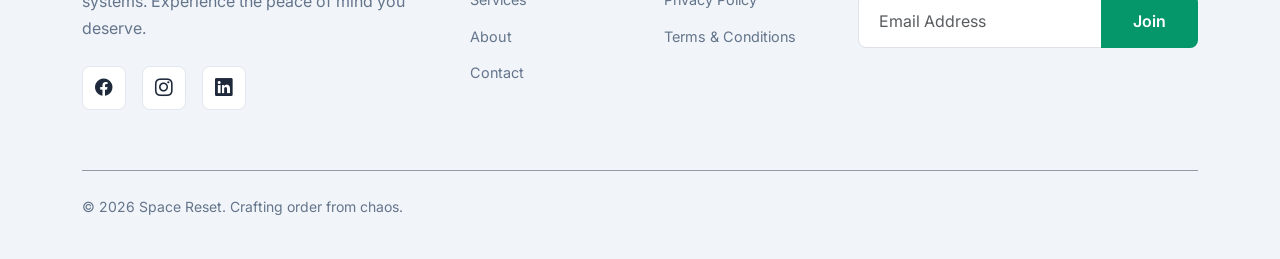
==== commit 72c5fcd0: "Add files via upload upd323" ====
--- a/index.html
+++ b/index.html
@@ -35,7 +35,7 @@
                 <button class="btn btn-sm btn-outline-secondary" id="themeToggleMobile">
                     <i class="bi bi-moon-stars"></i>
                 </button>
-                <button class="navbar-toggler border-0 ms-1 shadow-none" type="button" data-bs-toggle="offcanvas" data-bs-target="#offcanvasNavbar" aria-controls="offcanvasNavbar">
+                <button class="navbar-toggler ms-1" type="button" data-bs-toggle="offcanvas" data-bs-target="#offcanvasNavbar" aria-controls="offcanvasNavbar">
                     <span class="navbar-toggler-icon"></span>
                 </button>
             </div>
@@ -109,25 +109,25 @@
     <section class="py-5 bg-alt">
         <div class="container">
             <div class="row g-4 text-center">
-                <div class="col-md-3 reveal">
+                <div class="col-lg-3 col-md-6 reveal">
                     <div class="stat-card">
                         <span class="stat-number">500+</span>
                         <span class="stat-label">Spaces Transformed</span>
                     </div>
                 </div>
-                <div class="col-md-3 reveal">
+                <div class="col-lg-3 col-md-6 reveal">
                     <div class="stat-card">
                         <span class="stat-number">12k+</span>
                         <span class="stat-label">Items Decluttered</span>
                     </div>
                 </div>
-                <div class="col-md-3 reveal">
+                <div class="col-lg-3 col-md-6 reveal">
                     <div class="stat-card">
                         <span class="stat-number">98%</span>
                         <span class="stat-label">Client Satisfaction</span>
                     </div>
                 </div>
-                <div class="col-md-3 reveal">
+                <div class="col-lg-3 col-md-6 reveal">
                     <div class="stat-card">
                         <span class="stat-number">8+</span>
                         <span class="stat-label">Years Experience</span>
@@ -170,7 +170,7 @@
             </div>
             <div class="row g-4 mt-4">
                 <!-- Card 01: Consultation -->
-                <div class="col-md-3 col-sm-6 reveal">
+                <div class="col-lg-3 col-md-6 reveal">
                     <div class="card-premium h-100 p-0 overflow-hidden text-center">
                         <div class="position-relative">
                             <img src="https://images.unsplash.com/photo-1551836022-d5d88e9218df?fm=jpg&fit=crop&q=80&w=600"
@@ -186,7 +186,7 @@
                     </div>
                 </div>
                 <!-- Card 02: Assessment -->
-                <div class="col-md-3 col-sm-6 reveal">
+                <div class="col-lg-3 col-md-6 reveal">
                     <div class="card-premium h-100 p-0 overflow-hidden text-center">
                         <div class="position-relative">
                             <img src="https://images.unsplash.com/photo-1454165804606-c3d57bc86b40?fm=jpg&fit=crop&q=80&w=600"
@@ -202,7 +202,7 @@
                     </div>
                 </div>
                 <!-- Card 03: Transformation -->
-                <div class="col-md-3 col-sm-6 reveal">
+                <div class="col-lg-3 col-md-6 reveal">
                     <div class="card-premium h-100 p-0 overflow-hidden text-center">
                         <div class="position-relative">
                             <img src="https://images.unsplash.com/photo-1600585154340-be6161a56a0c?fm=jpg&fit=crop&q=80&w=600"
@@ -218,7 +218,7 @@
                     </div>
                 </div>
                 <!-- Card 04: Maintenance -->
-                <div class="col-md-3 col-sm-6 reveal">
+                <div class="col-lg-3 col-md-6 reveal">
                     <div class="card-premium h-100 p-0 overflow-hidden text-center">
                         <div class="position-relative">
                             <img src="https://images.unsplash.com/photo-1558618666-fcd25c85cd64?fm=jpg&fit=crop&q=80&w=600"
@@ -631,7 +631,6 @@
                         <a href="#"><i class="bi bi-facebook"></i></a>
                         <a href="#"><i class="bi bi-instagram"></i></a>
                         <a href="#"><i class="bi bi-linkedin"></i></a>
-                        <a href="#"><i class="bi bi-twitter-x"></i></a>
                     </div>
                 </div>
                 <div class="col-lg-2 col-md-3 col-6">
@@ -673,7 +672,6 @@
                 </div>
                 <div class="col-md-6 text-md-end">
                     <div class="d-flex justify-content-md-end align-items-center gap-3">
-                        <button class="btn btn-sm btn-outline-secondary" onclick="toggleRTL()">RTL/LTR</button>
                     </div>
                 </div>
             </div>
--- a/assets/css/style.css
+++ b/assets/css/style.css
@@ -5,8 +5,8 @@
 /* ── 1. CSS VARIABLES ──────────────────────────────────────── */
 :root {
     --primary:        #1e293b;
-    --secondary:      #10b981;
-    --secondary-hover:#059669;
+    --secondary:      #059669;
+    --secondary-hover:#047857;
     --text-main:      #1e293b;
     --text-body:      #334155;
     --text-muted:     #64748b;
@@ -80,7 +80,7 @@
 
 /* ── 3. DARK MODE OVERRIDES ──────────────────────────────────── */
 /* Navbar */
-[data-theme="dark"] .navbar-toggler { filter:invert(1); border-color:rgba(255,255,255,0.4); }
+[data-theme="dark"] .navbar-toggler { border-color:rgba(255,255,255,0.4); }
 
 /* Cards */
 [data-theme="dark"] .card-premium { background-color: var(--bg-card); border-color: var(--glass-border); }
@@ -203,26 +203,22 @@
     box-shadow: var(--shadow-sm);
 }
 [data-theme="dark"] .navbar-toggler {
-    border-color: rgba(255,255,255,0.1);
-    background-color: rgba(255,255,255,0.05);
-}
-
+    border-color: rgba(255,255,255,0.3);
+    background-color: rgba(255,255,255,0.12);
+}
+
+/* Standard icon behavior - will be overridden by data-theme specific filters below */
 .navbar-toggler-icon {
-    /* High contrast green for light mode */
-    filter: invert(53%) sepia(76%) saturate(452%) hue-rotate(113deg) brightness(92%) contrast(88%);
+    filter: invert(48%) sepia(91%) saturate(543%) hue-rotate(113deg) brightness(96%) contrast(92%);
     transition: var(--transition);
     width: 1.5em;
     height: 1.5em;
 }
 
-/* Force pure white for dark mode */
-[data-theme="dark"] .navbar-toggler-icon {
-    filter: invert(1) brightness(200) !important;
-}
-
-/* Ensure visibility when navbar-dark is used on dark heroes in light mode (e.g. index.html) */
-.navbar-dark .navbar-toggler-icon {
-    filter: invert(1) brightness(200) !important;
+/* Force pure white for dark mode or when navbar-dark is explicitly used on dark elements */
+[data-theme="dark"] .navbar-toggler-icon,
+.navbar-dark:not([data-theme="light"]) .navbar-toggler-icon {
+    filter: brightness(0) invert(1) !important;
 }
 
 .navbar-toggler:active, .navbar-toggler:focus {
@@ -243,6 +239,7 @@
 [data-theme="dark"] .dropdown-item { color: var(--text-body); }
 [data-theme="dark"] .dropdown-item:hover { background-color: var(--bg-alt); color: var(--text-main); }
 [data-theme="dark"] .btn-light { background-color: var(--bg-alt); color: var(--text-main); border-color: var(--glass-border); }
+[data-theme="dark"] .btn-light:hover { background-color: var(--secondary); color: #fff !important; border-color: var(--secondary); transform: translateY(-2px); box-shadow: var(--shadow-md); }
 
 /* Icon-box */
 [data-theme="dark"] .icon-box { background-color: rgba(52,211,153,0.12); color: var(--secondary); }
@@ -308,6 +305,8 @@
 
 /* ── 5. UTILITY ──────────────────────────────────────────────── */
 .text-accent { color: var(--secondary) !important; }
+.bg-accent { background-color: var(--secondary) !important; color: #ffffff !important; }
+.bg-accent h1, .bg-accent h2, .bg-accent h3, .bg-accent h4, .bg-accent h5, .bg-accent p, .bg-accent .lead { color: #ffffff !important; }
 
 .section-tag {
     background-color: var(--bg-alt);
@@ -407,12 +406,13 @@
 
 .nav-link {
     color: var(--text-main) !important;
-    font-weight: 500;
+    font-weight: 600;
     margin: 0 12px;
     position: relative;
-    opacity: 0.8;
-    font-size: 0.95rem;
+    opacity: 1;
+    font-size: 1rem;
     white-space: nowrap;
+    transition: var(--transition);
 }
 .nav-link:hover, .nav-link.active { opacity: 1; color: var(--secondary) !important; }
 .nav-link.active::after {
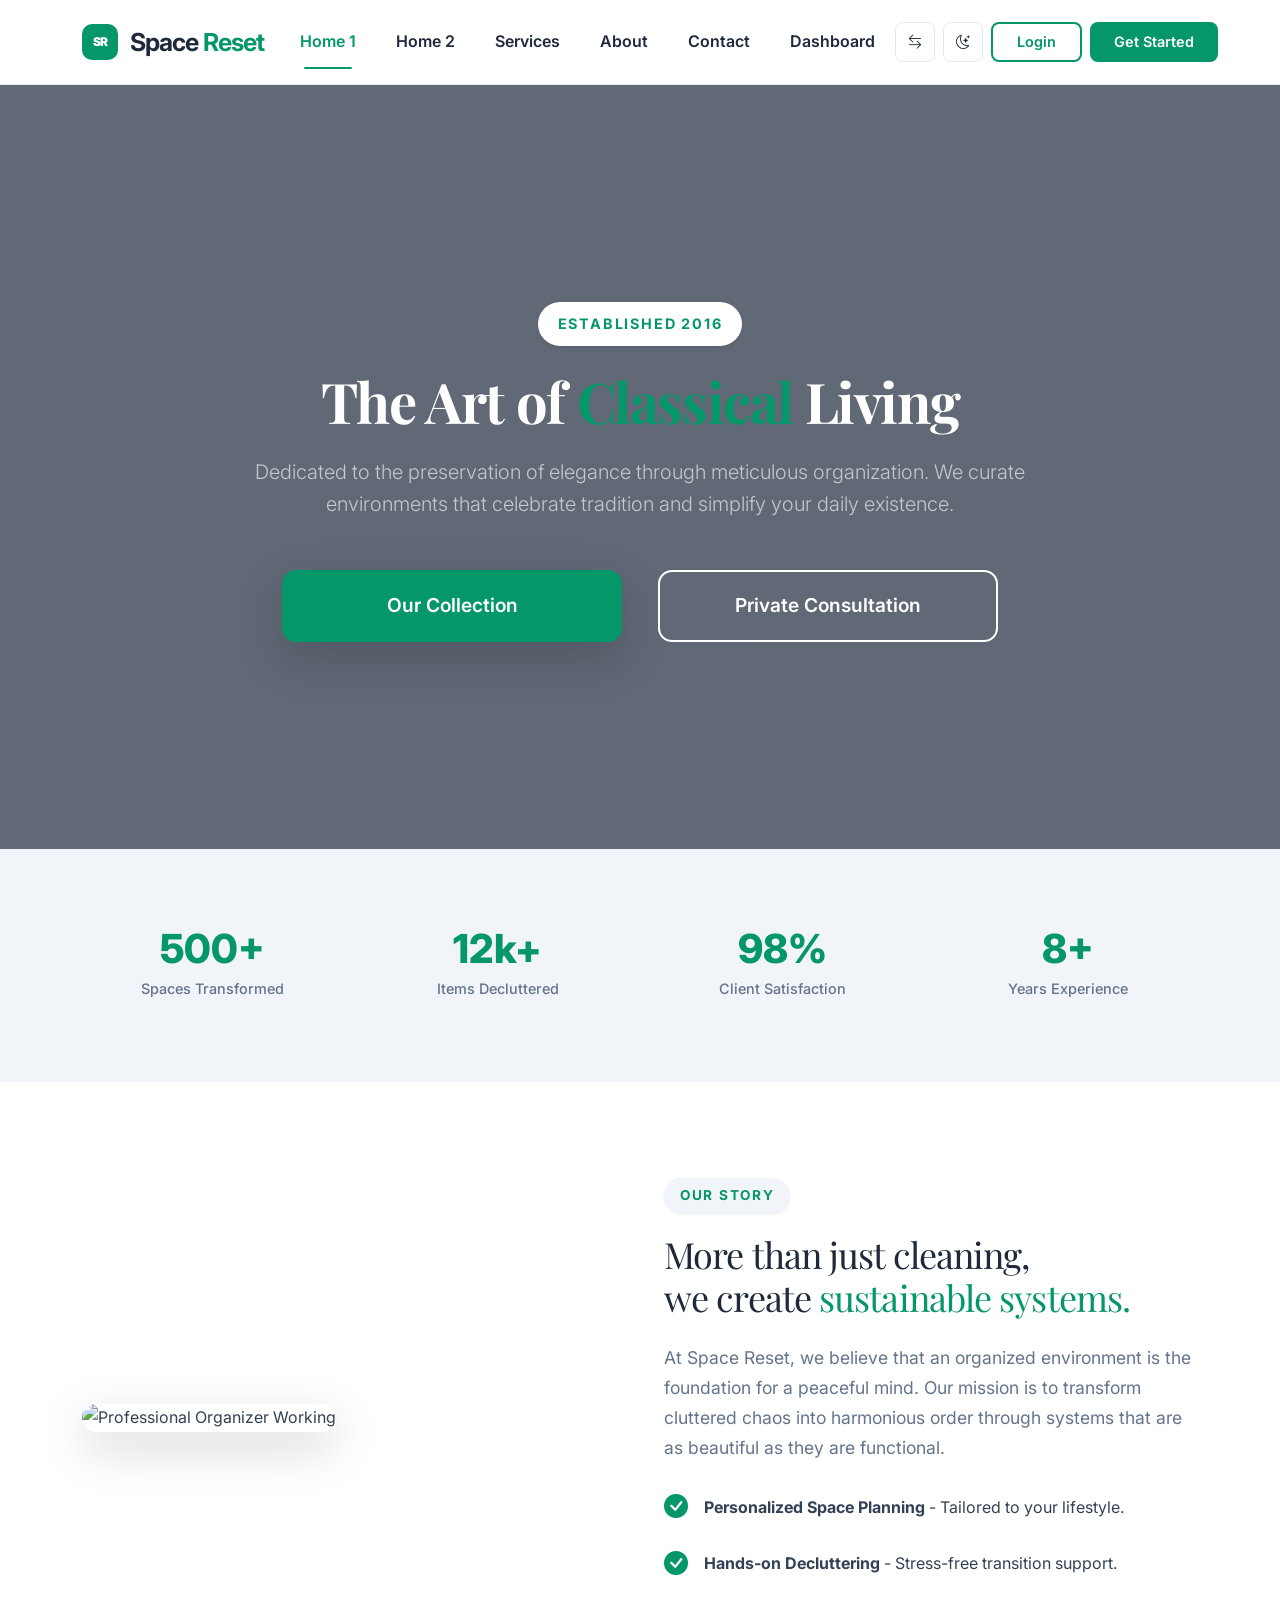
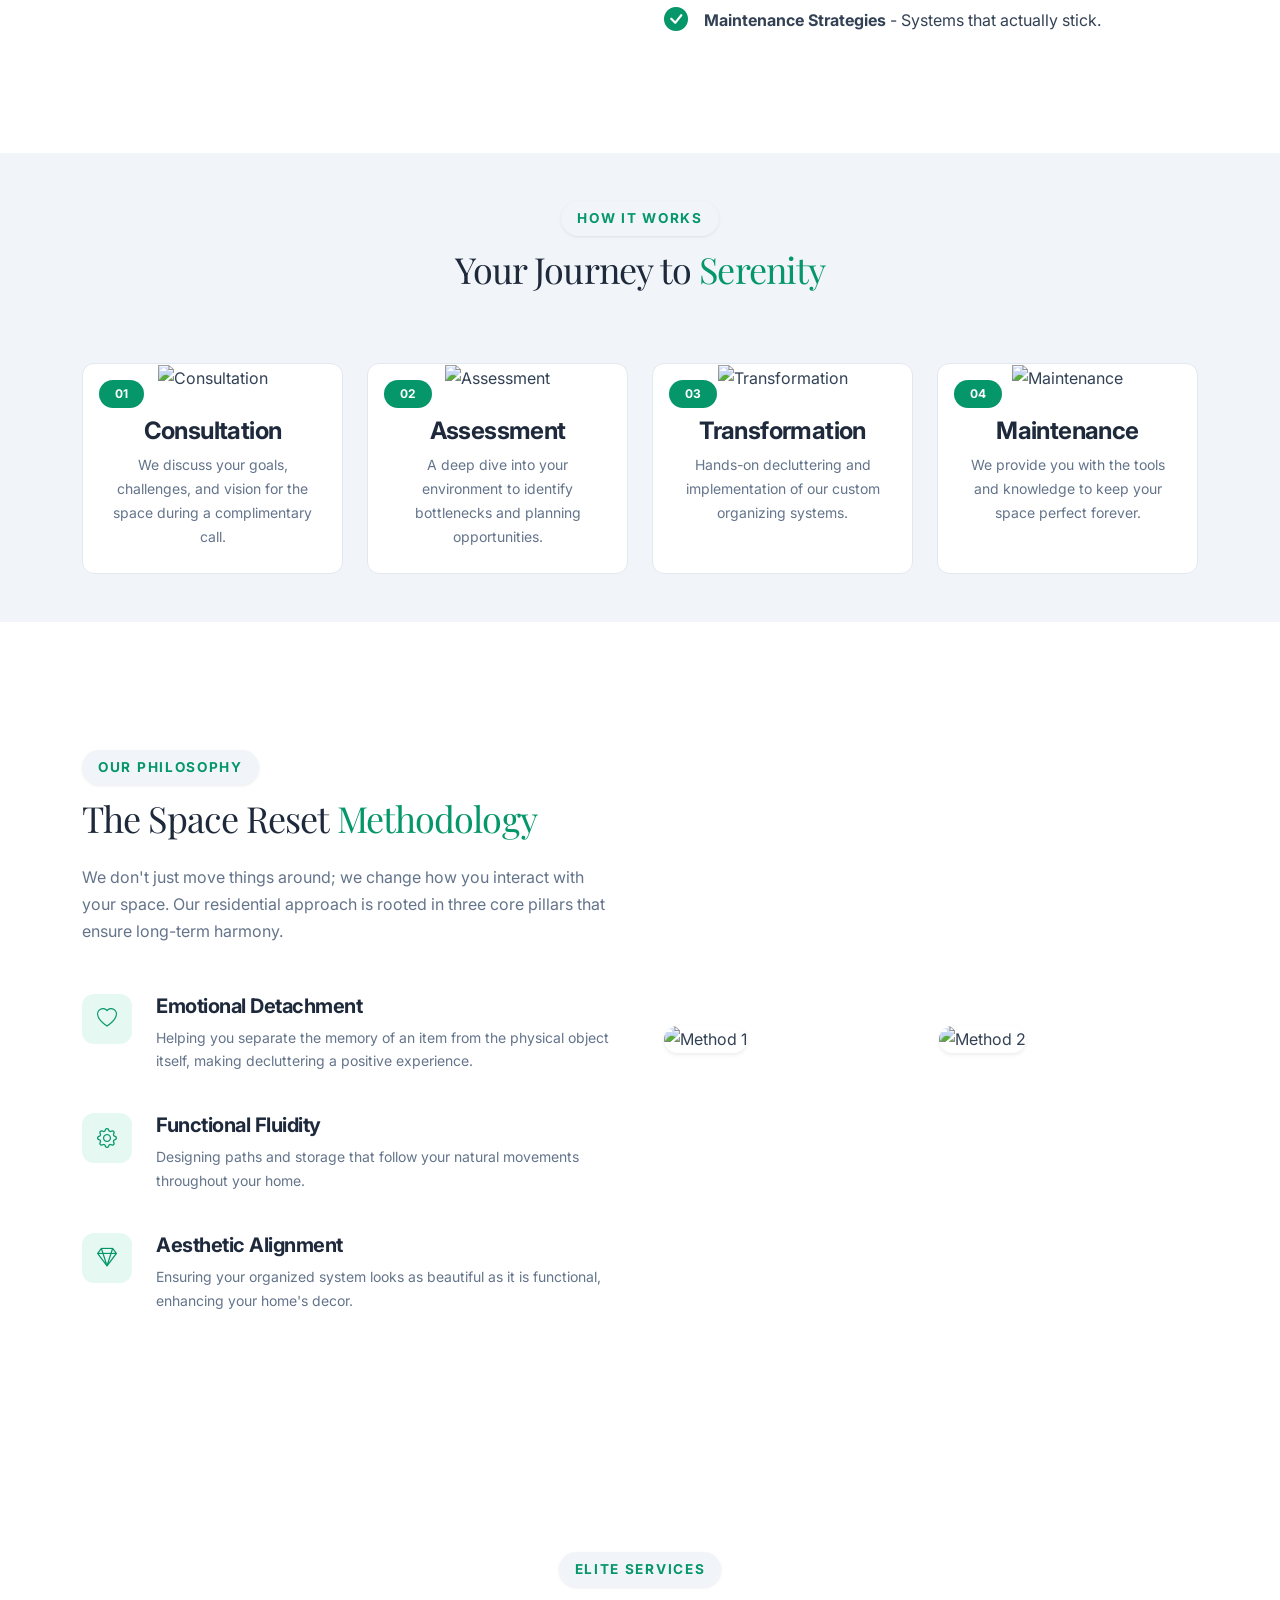
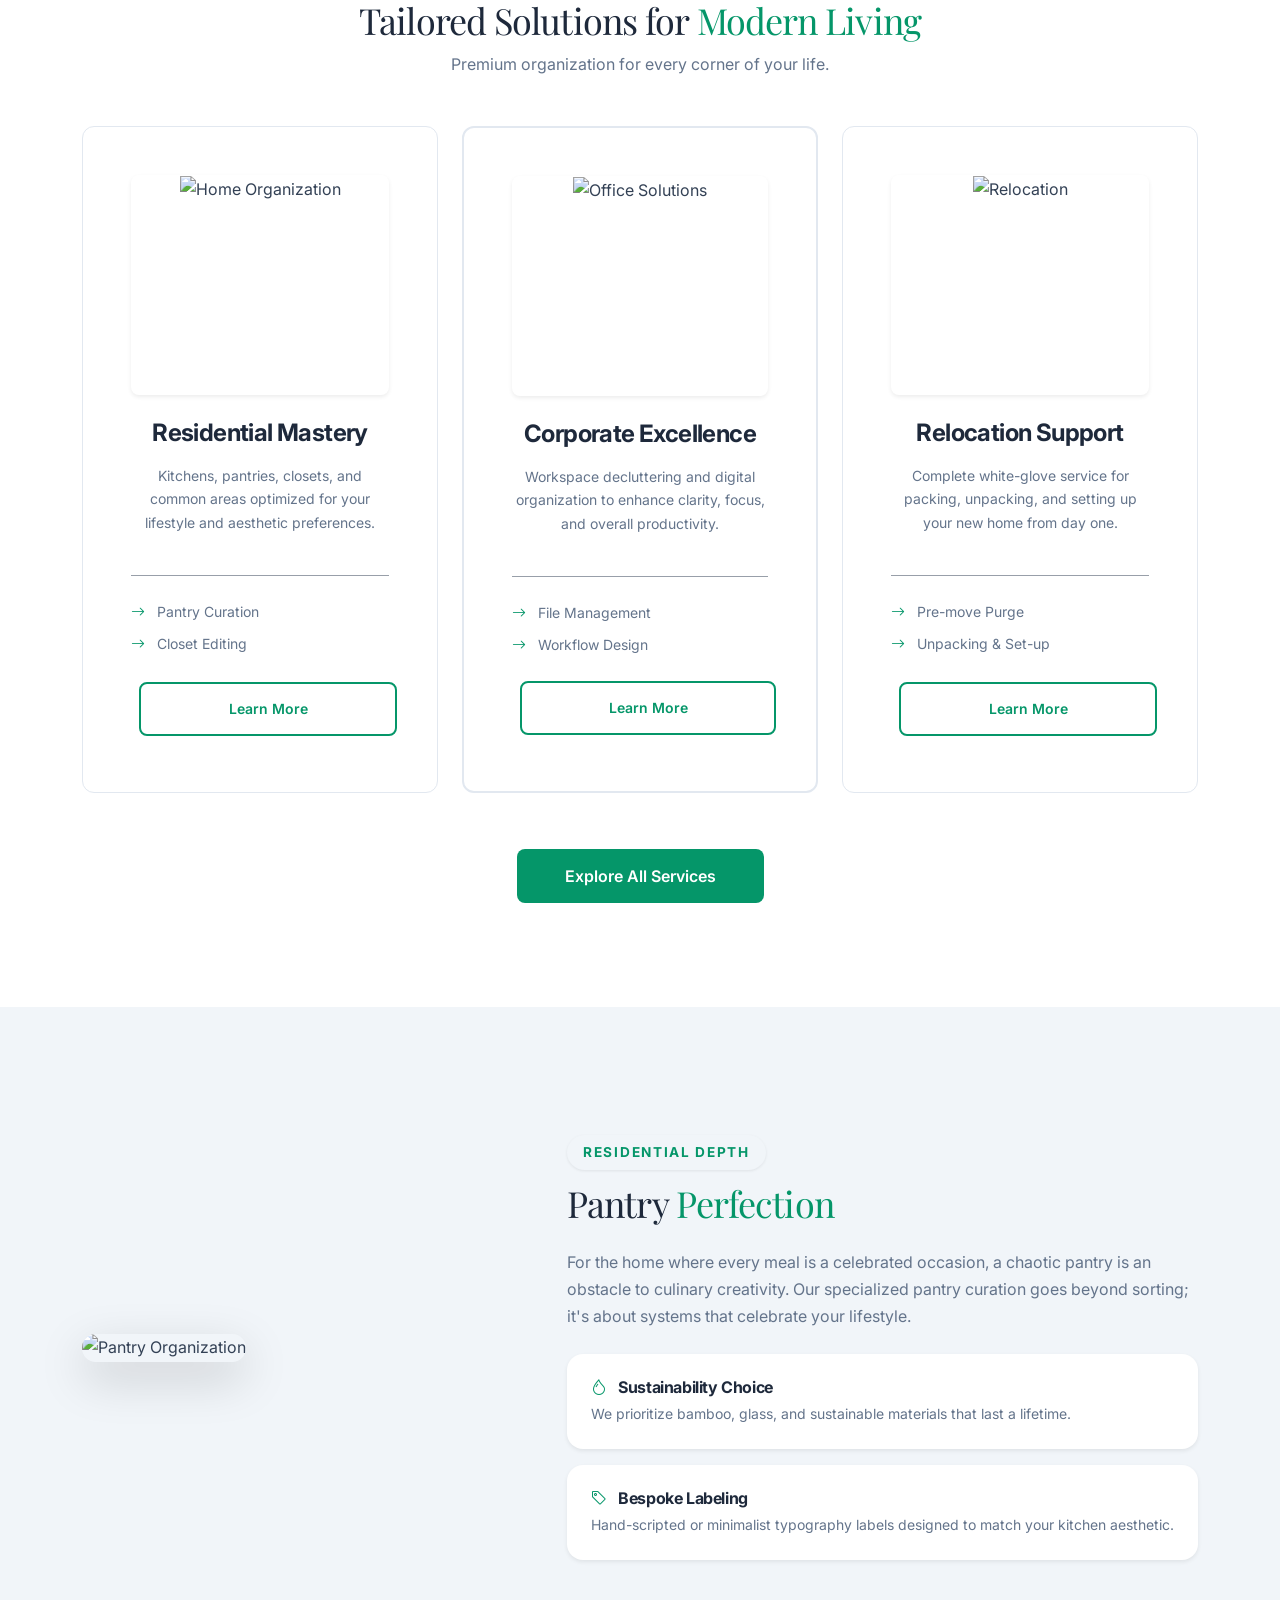
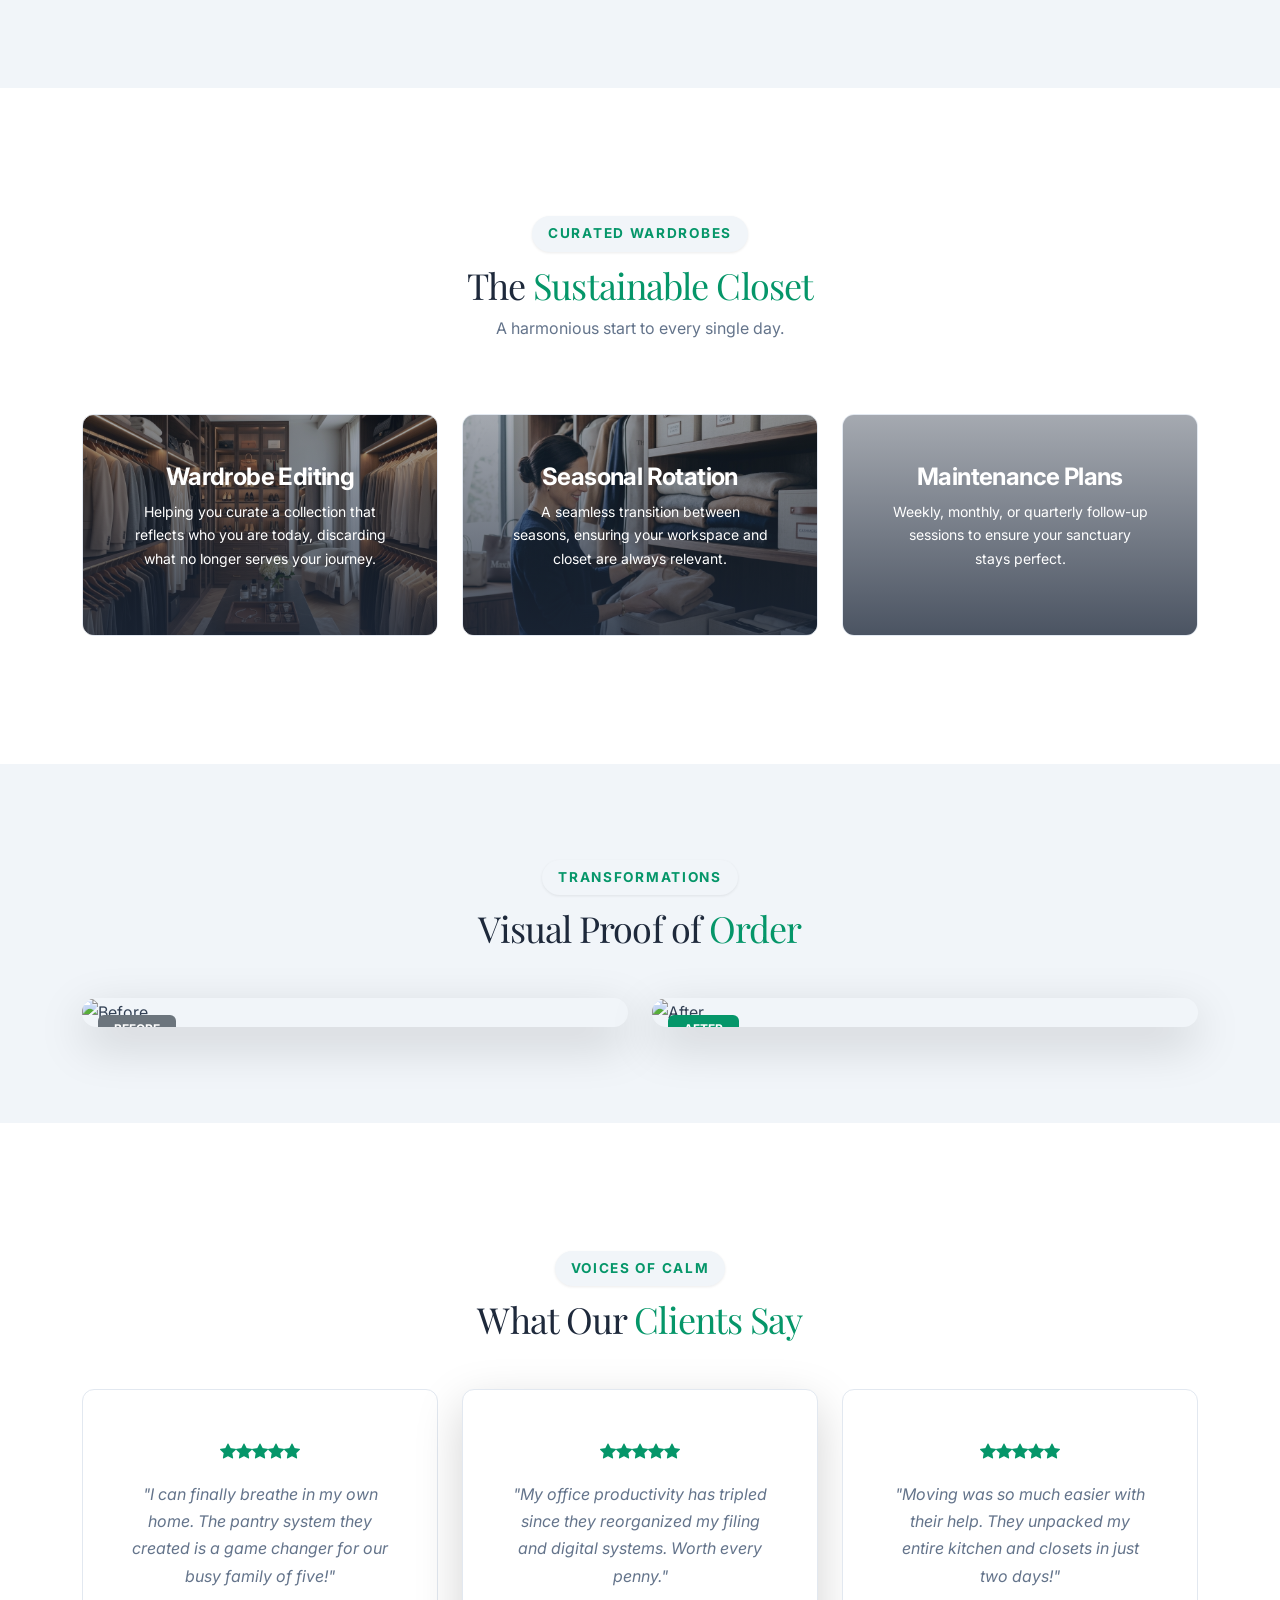
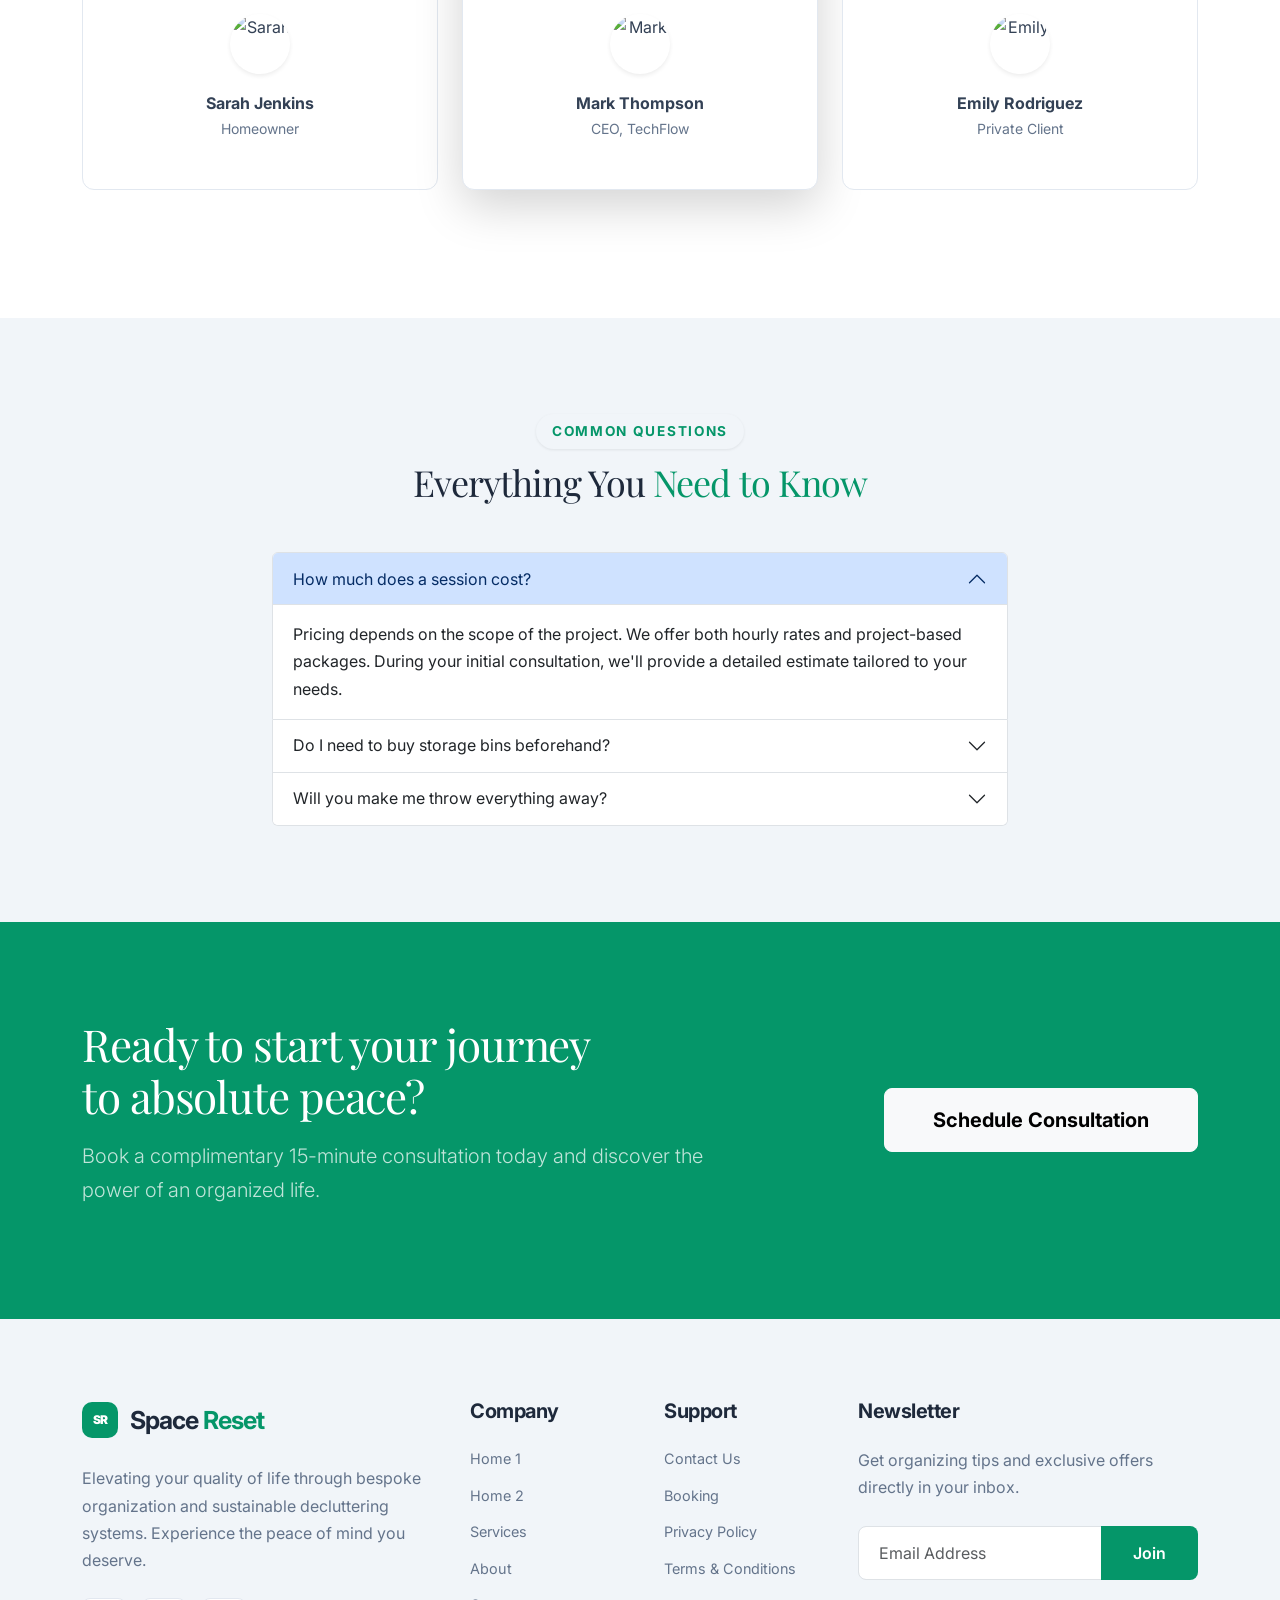
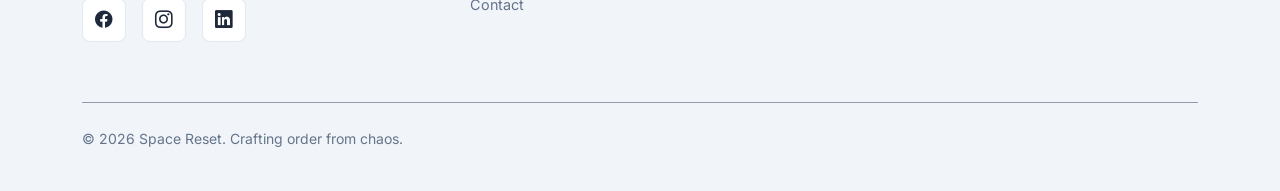
==== commit cfccdcbf: "Add files via upload Done" ====
--- a/index.html
+++ b/index.html
@@ -21,7 +21,7 @@
 <body>
 
     <!-- Header -->
-    <nav class="navbar navbar-expand-xl navbar-dark sticky-top">
+    <nav class="navbar navbar-expand-xl sticky-top">
         <div class="container">
             <a class="navbar-brand" href="index.html">
                 <span class="brand-logo">SR</span><span class="fw-bold">Space <span
@@ -35,7 +35,8 @@
                 <button class="btn btn-sm btn-outline-secondary" id="themeToggleMobile">
                     <i class="bi bi-moon-stars"></i>
                 </button>
-                <button class="navbar-toggler ms-1" type="button" data-bs-toggle="offcanvas" data-bs-target="#offcanvasNavbar" aria-controls="offcanvasNavbar">
+                <button class="navbar-toggler ms-1" type="button" data-bs-toggle="offcanvas"
+                    data-bs-target="#offcanvasNavbar" aria-controls="offcanvasNavbar">
                     <span class="navbar-toggler-icon"></span>
                 </button>
             </div>
@@ -89,13 +90,18 @@
 
     <!-- Hero Section -->
     <!-- Hero Section -->
-    <section class="hero position-relative overflow-hidden" style="background: linear-gradient(rgba(30, 41, 59, 0.7), rgba(30, 41, 59, 0.7)), url('https://images.unsplash.com/photo-1513694203232-719a280e022f?fm=jpg&fit=crop&q=80&w=1600') center/cover no-repeat; min-height: 85vh; display: flex; align-items: center;">
+    <section class="hero position-relative overflow-hidden"
+        style="background: linear-gradient(rgba(30, 41, 59, 0.7), rgba(30, 41, 59, 0.7)), url('https://images.unsplash.com/photo-1513694203232-719a280e022f?fm=jpg&fit=crop&q=80&w=1600') center/cover no-repeat; min-height: 85vh; display: flex; align-items: center;">
         <div class="container py-5 text-center">
             <div class="row justify-content-center">
                 <div class="col-lg-10 reveal">
-                    <span class="section-tag mb-4 shadow-sm px-3 py-1 bg-white rounded-pill d-inline-block">ESTABLISHED 2016</span>
-                    <h1 class="display-1 text-white mb-4 fw-bold" style="font-family: 'Playfair Display', serif;">The Art of <span class="text-accent italic">Classical</span> Living</h1>
-                    <p class="lead text-white-50 mx-auto mb-5" style="max-width: 800px;">Dedicated to the preservation of elegance through meticulous organization. We curate environments that celebrate tradition and simplify your daily existence.</p>
+                    <span class="section-tag mb-4 shadow-sm px-3 py-1 bg-white rounded-pill d-inline-block">ESTABLISHED
+                        2016</span>
+                    <h1 class="display-1 text-white mb-4 fw-bold" style="font-family: 'Playfair Display', serif;">The
+                        Art of <span class="text-accent italic">Classical</span> Living</h1>
+                    <p class="lead text-white-50 mx-auto mb-5" style="max-width: 800px;">Dedicated to the preservation
+                        of elegance through meticulous organization. We curate environments that celebrate tradition and
+                        simplify your daily existence.</p>
                     <div class="d-flex flex-wrap justify-content-center gap-3">
                         <a href="services.html" class="btn btn-primary-brand shadow-lg">Our Collection</a>
                         <a href="contact.html" class="btn btn-hero-outline">Private Consultation</a>
@@ -143,17 +149,30 @@
             <div class="row align-items-center py-5 g-5">
                 <div class="col-lg-6 reveal">
                     <div class="position-relative">
-                        <img src="https://images.unsplash.com/photo-1544367567-0f2fcb009e0b?fm=jpg&fit=crop&q=80&w=800" class="img-fluid rounded-4 shadow-lg w-100" alt="Professional Organizer Working" style="height: 500px; object-fit: cover;">
+                        <img src="https://images.unsplash.com/photo-1544367567-0f2fcb009e0b?fm=jpg&fit=crop&q=80&w=800"
+                            class="img-fluid rounded-4 shadow-lg w-100" alt="Professional Organizer Working"
+                            style="height: 500px; object-fit: cover;">
                     </div>
                 </div>
                 <div class="col-lg-6 reveal text-center text-lg-start">
                     <span class="section-tag">OUR STORY</span>
-                    <h2 class="display-5 mt-2" style="font-family: 'Playfair Display', serif;">More than just cleaning, <br>we create <span class="text-accent">sustainable systems.</span></h2>
-                    <p class="text-muted mt-4 mb-4" style="font-size: 1.1rem;">At Space Reset, we believe that an organized environment is the foundation for a peaceful mind. Our mission is to transform cluttered chaos into harmonious order through systems that are as beautiful as they are functional.</p>
+                    <h2 class="display-5 mt-2" style="font-family: 'Playfair Display', serif;">More than just cleaning,
+                        <br>we create <span class="text-accent">sustainable systems.</span>
+                    </h2>
+                    <p class="text-muted mt-4 mb-4" style="font-size: 1.1rem;">At Space Reset, we believe that an
+                        organized environment is the foundation for a peaceful mind. Our mission is to transform
+                        cluttered chaos into harmonious order through systems that are as beautiful as they are
+                        functional.</p>
                     <ul class="list-unstyled mt-4 d-grid gap-3 text-start">
-                        <li class="d-flex align-items-center"><i class="bi bi-check-circle-fill text-accent fs-4 me-3"></i> <span><strong>Personalized Space Planning</strong> - Tailored to your lifestyle.</span></li>
-                        <li class="d-flex align-items-center"><i class="bi bi-check-circle-fill text-accent fs-4 me-3"></i> <span><strong>Hands-on Decluttering</strong> - Stress-free transition support.</span></li>
-                        <li class="d-flex align-items-center"><i class="bi bi-check-circle-fill text-accent fs-4 me-3"></i> <span><strong>Maintenance Strategies</strong> - Systems that actually stick.</span></li>
+                        <li class="d-flex align-items-center"><i
+                                class="bi bi-check-circle-fill text-accent fs-4 me-3"></i> <span><strong>Personalized
+                                    Space Planning</strong> - Tailored to your lifestyle.</span></li>
+                        <li class="d-flex align-items-center"><i
+                                class="bi bi-check-circle-fill text-accent fs-4 me-3"></i> <span><strong>Hands-on
+                                    Decluttering</strong> - Stress-free transition support.</span></li>
+                        <li class="d-flex align-items-center"><i
+                                class="bi bi-check-circle-fill text-accent fs-4 me-3"></i> <span><strong>Maintenance
+                                    Strategies</strong> - Systems that actually stick.</span></li>
                     </ul>
                 </div>
             </div>
@@ -282,11 +301,13 @@
                     <div class="row g-3">
                         <div class="col-6">
                             <img src="https://images.unsplash.com/photo-1584622650111-993a426fbf0a?fm=jpg&fit=crop&q=80&w=400"
-                                class="img-fluid rounded-4 shadow-sm w-100" alt="Method 1" style="height: 350px; object-fit: cover;">
+                                class="img-fluid rounded-4 shadow-sm w-100" alt="Method 1"
+                                style="height: 350px; object-fit: cover;">
                         </div>
                         <div class="col-6">
                             <img src="https://images.unsplash.com/photo-1595515106969-1ce29566ff1c?fm=jpg&fit=crop&q=80&w=400"
-                                class="img-fluid rounded-4 shadow-sm w-100" alt="Method 2" style="height: 350px; object-fit: cover;">
+                                class="img-fluid rounded-4 shadow-sm w-100" alt="Method 2"
+                                style="height: 350px; object-fit: cover;">
                         </div>
                     </div>
                 </div>
@@ -322,7 +343,8 @@
                     </div>
                 </div>
                 <div class="col-lg-4 col-md-6 col-sm-12 reveal">
-                    <div class="card-premium h-100 p-4 p-md-5 d-flex flex-column border-accent" style="border-width: 2px;">
+                    <div class="card-premium h-100 p-4 p-md-5 d-flex flex-column border-accent"
+                        style="border-width: 2px;">
                         <div class="overflow-hidden rounded-3 mb-4 shadow-sm" style="height: 220px;">
                             <img src="https://images.unsplash.com/photo-1497366216548-37526070297c?fm=jpg&fit=crop&q=80&w=800"
                                 alt="Office Solutions" class="img-fluid w-100 h-100" style="object-fit: cover;">
@@ -368,7 +390,8 @@
             <div class="row align-items-center g-5">
                 <div class="col-lg-5 reveal">
                     <img src="https://images.unsplash.com/photo-1595113316349-9fa4eb24f884?fm=jpg&fit=crop&q=80&w=800"
-                        class="img-fluid rounded-4 shadow-lg w-100" alt="Pantry Organization" style="height: 500px; object-fit: cover;">
+                        class="img-fluid rounded-4 shadow-lg w-100" alt="Pantry Organization"
+                        style="height: 500px; object-fit: cover;">
                 </div>
                 <div class="col-lg-7 reveal">
                     <span class="section-tag">RESIDENTIAL DEPTH</span>
@@ -406,26 +429,27 @@
             </div>
             <div class="row g-4 mt-2">
                 <div class="col-md-4 reveal">
-                    <div class="card-premium h-100 p-5 text-center">
-                        <i class="bi bi-suit-heart-fill fs-1 text-accent mb-4"></i>
+                    <div class="card-premium card-bg-overlay h-100 p-5 text-center"
+                        style="background-image: url('assets/img/wardrobe_editing.png');">
                         <h4 class="fw-bold">Wardrobe Editing</h4>
-                        <p class="small text-muted">Helping you curate a collection that reflects who you are today,
+                        <p class="small text-white-50">Helping you curate a collection that reflects who you are today,
                             discarding what no longer serves your journey.</p>
                     </div>
                 </div>
                 <div class="col-md-4 reveal">
-                    <div class="card-premium h-100 p-5 text-center">
-                        <i class="bi bi-sun-fill fs-1 text-accent mb-4"></i>
+                    <div class="card-premium card-bg-overlay h-100 p-5 text-center"
+                        style="background-image: url('assets/img/seasonal_rotation.png');">
                         <h4 class="fw-bold">Seasonal Rotation</h4>
-                        <p class="small text-muted">A seamless transition between seasons, ensuring your workspace and
+                        <p class="small text-white-50">A seamless transition between seasons, ensuring your workspace
+                            and
                             closet are always relevant.</p>
                     </div>
                 </div>
                 <div class="col-md-4 reveal">
-                    <div class="card-premium h-100 p-5 text-center">
-                        <i class="bi bi-stars fs-1 text-accent mb-4"></i>
+                    <div class="card-premium card-bg-overlay h-100 p-5 text-center"
+                        style="background-image: url('https://images.unsplash.com/photo-1509315811345-672d83ef2fbc?fm=jpg&fit=crop&q=80&w=800');">
                         <h4 class="fw-bold">Maintenance Plans</h4>
-                        <p class="small text-muted">Weekly, monthly, or quarterly follow-up sessions to ensure your
+                        <p class="small text-white-50">Weekly, monthly, or quarterly follow-up sessions to ensure your
                             sanctuary stays perfect.</p>
                     </div>
                 </div>
@@ -605,7 +629,8 @@
             <div class="row align-items-center justify-content-between">
                 <div class="col-lg-7">
                     <h2 class="display-4" style="font-family: 'Playfair Display', serif;">Ready to start your journey
-                        <br>to absolute peace?</h2>
+                        <br>to absolute peace?
+                    </h2>
                     <p class="lead mt-3 opacity-75">Book a complimentary 15-minute consultation today and discover the
                         power of an organized life.</p>
                 </div>
--- a/assets/css/style.css
+++ b/assets/css/style.css
@@ -215,9 +215,8 @@
     height: 1.5em;
 }
 
-/* Force pure white for dark mode or when navbar-dark is explicitly used on dark elements */
-[data-theme="dark"] .navbar-toggler-icon,
-.navbar-dark:not([data-theme="light"]) .navbar-toggler-icon {
+/* Force pure white for dark mode only */
+[data-theme="dark"] .navbar-toggler-icon {
     filter: brightness(0) invert(1) !important;
 }
 
@@ -542,6 +541,29 @@
     padding: 32px;
     transition: var(--transition);
     height: 100%;
+    position: relative;
+    overflow: hidden;
+    z-index: 1;
+}
+.card-bg-overlay {
+    background-size: cover;
+    background-position: center;
+    position: relative;
+    color: #fff !important;
+}
+.card-bg-overlay::before {
+    content: '';
+    position: absolute;
+    top: 0; left: 0; right: 0; bottom: 0;
+    background: linear-gradient(to bottom, rgba(30, 41, 59, 0.4), rgba(30, 41, 59, 0.8));
+    transition: var(--transition);
+    z-index: -1;
+}
+.card-bg-overlay:hover::before {
+    background: linear-gradient(to bottom, rgba(30, 41, 59, 0.5), rgba(30, 41, 59, 0.9));
+}
+.card-bg-overlay h4, .card-bg-overlay p, .card-bg-overlay small {
+    color: #fff !important;
 }
 .card-premium h4, .card-premium h5 { color: var(--text-main); }
 .card-premium p, .card-premium small { color: var(--text-muted); }
